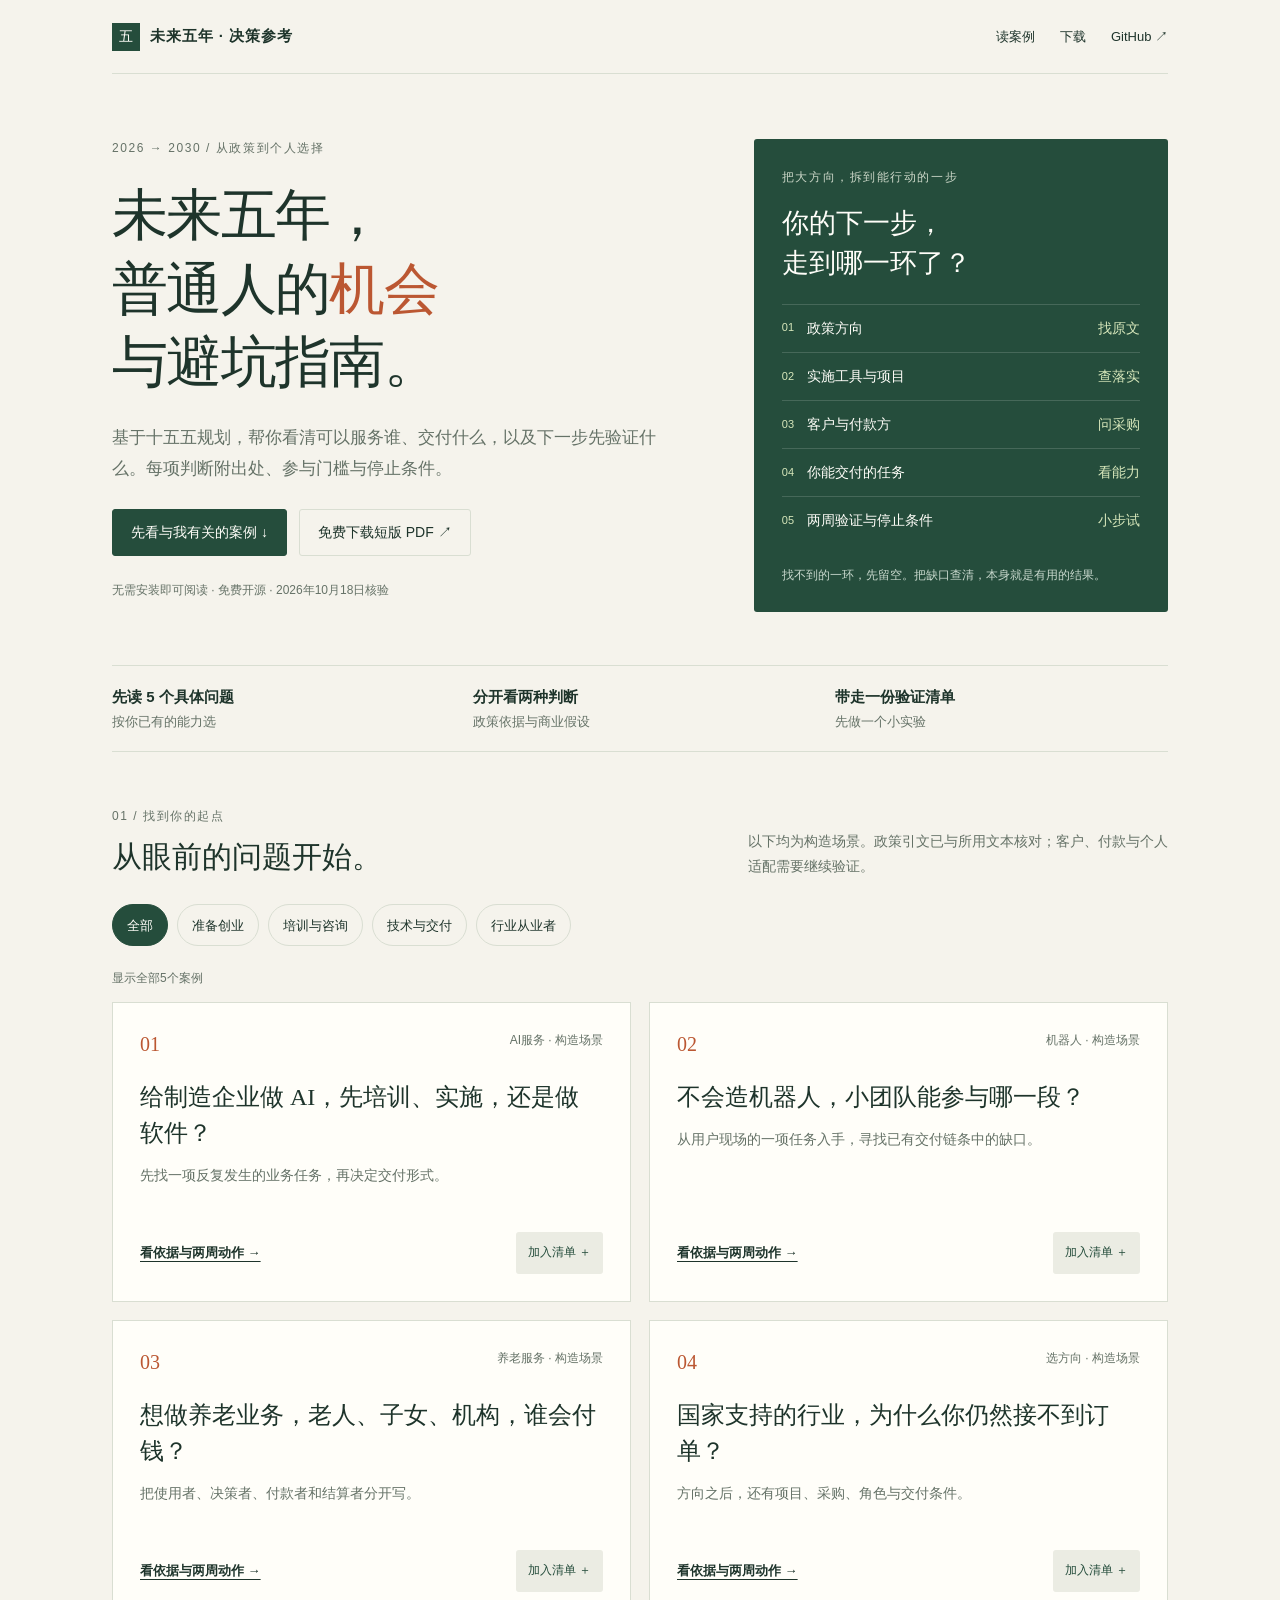
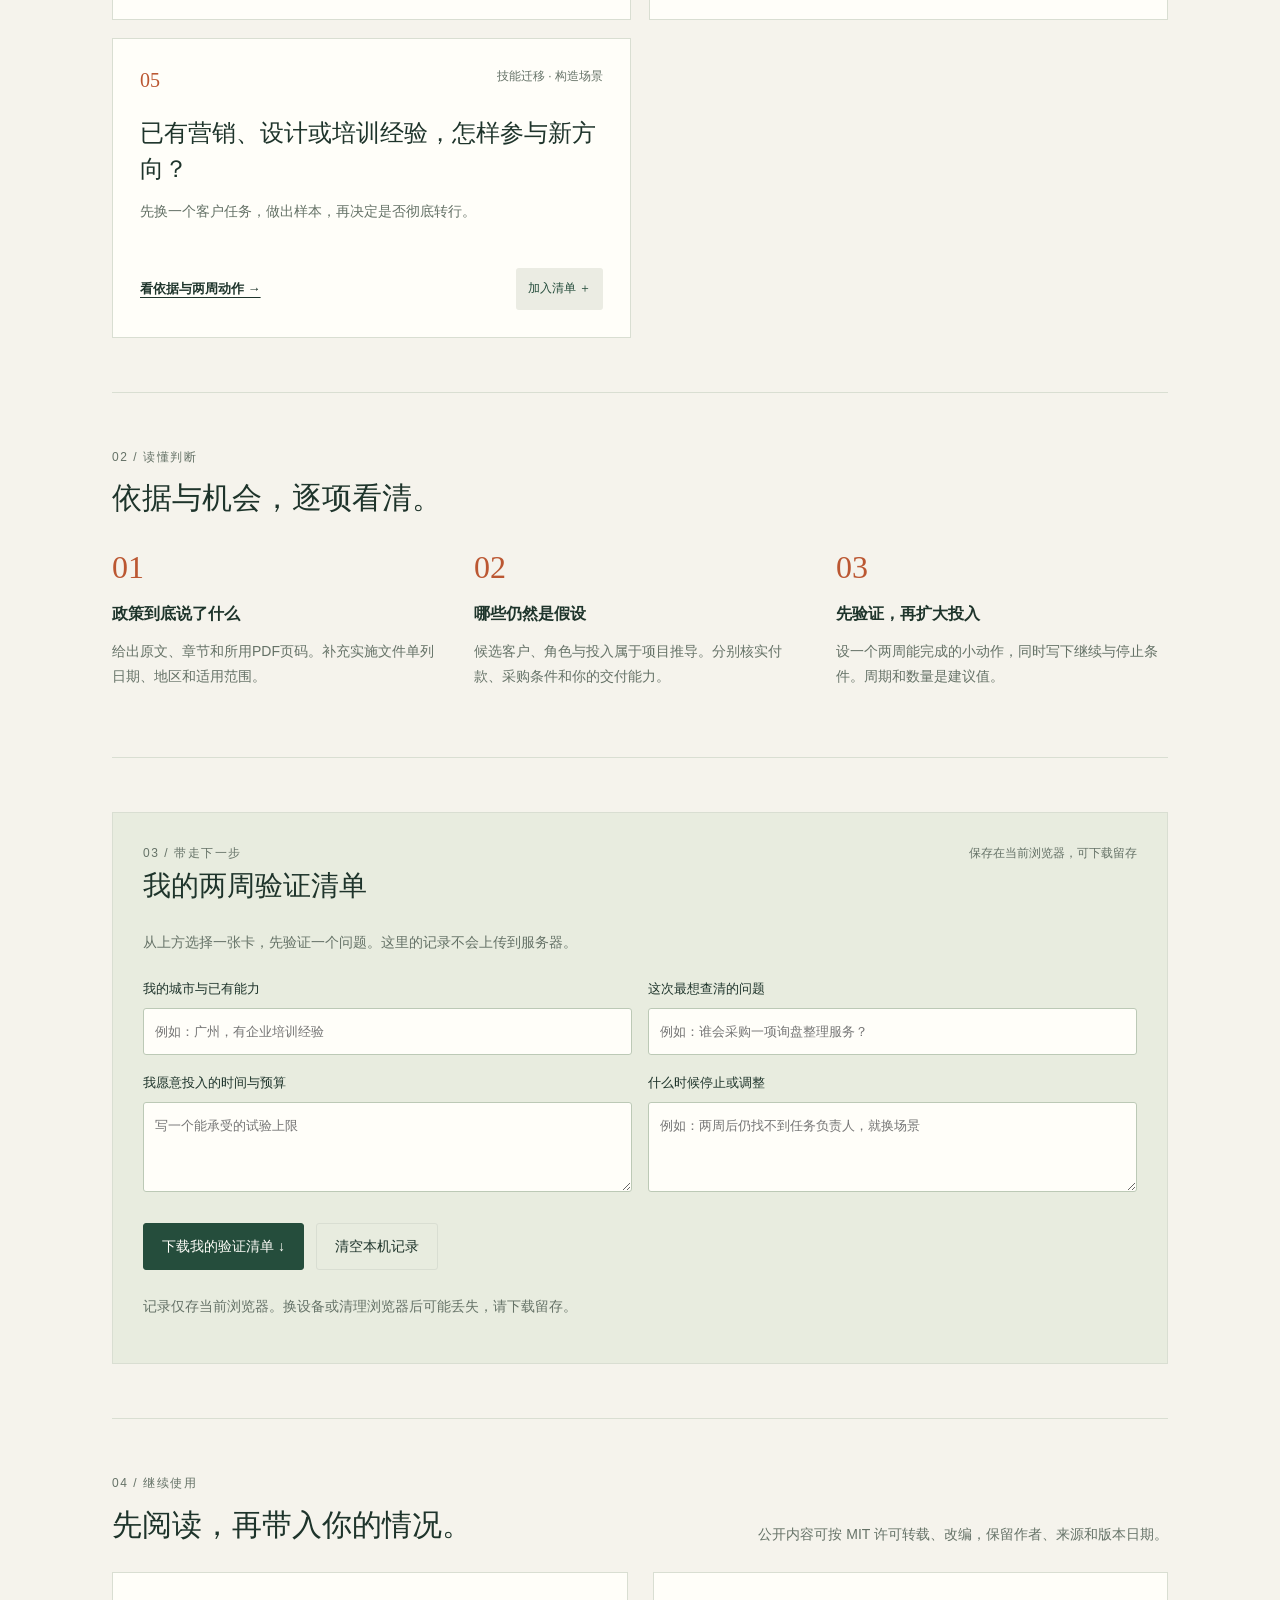
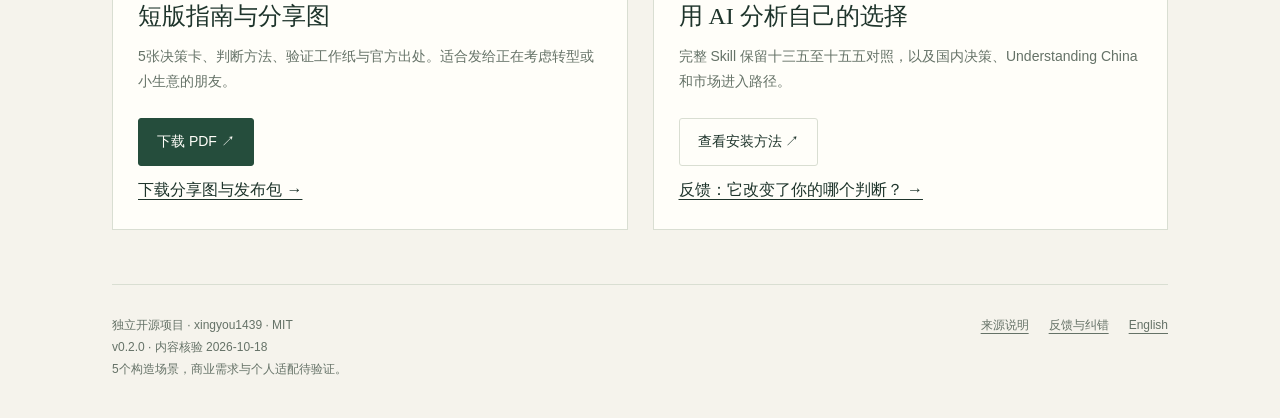
==== site/index.html @ 994db6e7 "Add public decision guide, five evidence-backed scenarios and reader v0.2.0" ====
<!doctype html>
<html lang="zh-CN"><head><meta charset="utf-8"><meta name="viewport" content="width=device-width, initial-scale=1"><title>未来五年，普通人的机会与避坑指南</title><meta name="description" content="基于十五五规划的职业与小生意决策参考"><meta name="theme-color" content="#254d3c"><link rel="canonical" href="https://xingyou1439.github.io/china-five-year-plan-skill/"><meta property="og:title" content="未来五年，普通人的机会与避坑指南"><meta property="og:description" content="基于十五五规划的职业与小生意决策参考"><meta property="og:type" content="article"><link rel="stylesheet" href="style.css"></head>
<body><div class="wrap"><header class="topbar"><a class="brand" href="index.html"><span class="mark">五</span>未来五年 · 决策参考</a><nav class="nav" aria-label="主导航"><a href="index.html#cases">读案例</a><a href="index.html#downloads">下载</a><a class="desktop" href="https://github.com/xingyou1439/china-five-year-plan-skill" target="_blank" rel="noopener">GitHub ↗</a></nav></header></div><main class="wrap"><div class="hero"><div><div class="eyebrow">2026 → 2030 / 从政策到个人选择</div><h1>未来五年，<br>普通人的<em>机会</em><br>与避坑指南。</h1><p class="intro">基于十五五规划，帮你看清可以服务谁、交付什么，以及下一步先验证什么。每项判断附出处、参与门槛与停止条件。</p><div class="actions"><a class="btn" href="#cases">先看与我有关的案例 ↓</a><a class="btn secondary" href="https://github.com/xingyou1439/china-five-year-plan-skill/releases/download/v0.2.0/five-year-guide-v0.2.0.pdf">免费下载短版 PDF ↗</a></div><p class="tiny">无需安装即可阅读 · 免费开源 · 2026年10月18日核验</p></div><aside class="diagram"><div class="eyebrow">把大方向，拆到能行动的一步</div><h2>你的下一步，<br>走到哪一环了？</h2><div class="chain"><div><b>01</b><span>政策方向</span><span>找原文</span></div><div><b>02</b><span>实施工具与项目</span><span>查落实</span></div><div><b>03</b><span>客户与付款方</span><span>问采购</span></div><div><b>04</b><span>你能交付的任务</span><span>看能力</span></div><div><b>05</b><span>两周验证与停止条件</span><span>小步试</span></div></div><p class="tiny">找不到的一环，先留空。把缺口查清，本身就是有用的结果。</p></aside></div><div class="rail"><div><strong>先读 5 个具体问题</strong><span>按你已有的能力选</span></div><div><strong>分开看两种判断</strong><span>政策依据与商业假设</span></div><div><strong>带走一份验证清单</strong><span>先做一个小实验</span></div></div>
<section id="cases"><div class="section-head"><div><div class="eyebrow">01 / 找到你的起点</div><h2>从眼前的问题开始。</h2></div><p>以下均为构造场景。政策引文已与所用文本核对；客户、付款与个人适配需要继续验证。</p></div><div class="filters" aria-label="按已有能力筛选"><button class="filter" data-filter="全部" aria-pressed="true">全部</button><button class="filter" data-filter="准备创业" aria-pressed="false">准备创业</button><button class="filter" data-filter="培训与咨询" aria-pressed="false">培训与咨询</button><button class="filter" data-filter="技术与交付" aria-pressed="false">技术与交付</button><button class="filter" data-filter="行业从业者" aria-pressed="false">行业从业者</button></div><p id="result-count" class="tiny" aria-live="polite">显示全部5个案例</p><div class="card-grid"><article class="teaser" data-audience="培训与咨询|技术与交付" id="case-01"><div class="card-meta"><span class="num">01</span><span>AI服务 · 构造场景</span></div><h3><a href="cards/manufacturing-ai.html" style="text-decoration:none">给制造企业做 AI，先培训、实施，还是做软件？</a></h3><p>先找一项反复发生的业务任务，再决定交付形式。</p><div class="teaser-bottom"><a href="cards/manufacturing-ai.html">看依据与两周动作 →</a><button class="bookmark" data-save="01" aria-pressed="false">加入清单 ＋</button></div></article><article class="teaser" data-audience="技术与交付|行业从业者" id="case-02"><div class="card-meta"><span class="num">02</span><span>机器人 · 构造场景</span></div><h3><a href="cards/robotics-services.html" style="text-decoration:none">不会造机器人，小团队能参与哪一段？</a></h3><p>从用户现场的一项任务入手，寻找已有交付链条中的缺口。</p><div class="teaser-bottom"><a href="cards/robotics-services.html">看依据与两周动作 →</a><button class="bookmark" data-save="02" aria-pressed="false">加入清单 ＋</button></div></article><article class="teaser" data-audience="行业从业者|培训与咨询" id="case-03"><div class="card-meta"><span class="num">03</span><span>养老服务 · 构造场景</span></div><h3><a href="cards/eldercare-payer.html" style="text-decoration:none">想做养老业务，老人、子女、机构，谁会付钱？</a></h3><p>把使用者、决策者、付款者和结算者分开写。</p><div class="teaser-bottom"><a href="cards/eldercare-payer.html">看依据与两周动作 →</a><button class="bookmark" data-save="03" aria-pressed="false">加入清单 ＋</button></div></article><article class="teaser" data-audience="准备创业|行业从业者|技术与交付|培训与咨询" id="case-04"><div class="card-meta"><span class="num">04</span><span>选方向 · 构造场景</span></div><h3><a href="cards/policy-to-order.html" style="text-decoration:none">国家支持的行业，为什么你仍然接不到订单？</a></h3><p>方向之后，还有项目、采购、角色与交付条件。</p><div class="teaser-bottom"><a href="cards/policy-to-order.html">看依据与两周动作 →</a><button class="bookmark" data-save="04" aria-pressed="false">加入清单 ＋</button></div></article><article class="teaser" data-audience="培训与咨询|准备创业|行业从业者" id="case-05"><div class="card-meta"><span class="num">05</span><span>技能迁移 · 构造场景</span></div><h3><a href="cards/skills-transfer.html" style="text-decoration:none">已有营销、设计或培训经验，怎样参与新方向？</a></h3><p>先换一个客户任务，做出样本，再决定是否彻底转行。</p><div class="teaser-bottom"><a href="cards/skills-transfer.html">看依据与两周动作 →</a><button class="bookmark" data-save="05" aria-pressed="false">加入清单 ＋</button></div></article></div></section>
<section><div class="section-head"><div><div class="eyebrow">02 / 读懂判断</div><h2>依据与机会，逐项看清。</h2></div></div><div class="method"><div><div class="method-number">01</div><h3>政策到底说了什么</h3><p>给出原文、章节和所用PDF页码。补充实施文件单列日期、地区和适用范围。</p></div><div><div class="method-number">02</div><h3>哪些仍然是假设</h3><p>候选客户、角色与投入属于项目推导。分别核实付款、采购条件和你的交付能力。</p></div><div><div class="method-number">03</div><h3>先验证，再扩大投入</h3><p>设一个两周能完成的小动作，同时写下继续与停止条件。周期和数量是建议值。</p></div></div></section>
<section id="plan"><div class="plan"><div class="plan-head"><div><div class="eyebrow">03 / 带走下一步</div><h2>我的两周验证清单</h2></div><span class="tiny">保存在当前浏览器，可下载留存</span></div><p id="plan-empty">从上方选择一张卡，先验证一个问题。这里的记录不会上传到服务器。</p><ul class="selected-list" id="selected-list"></ul><div class="form-grid"><label>我的城市与已有能力<input id="context" placeholder="例如：广州，有企业培训经验" maxlength="240"></label><label>这次最想查清的问题<input id="question" placeholder="例如：谁会采购一项询盘整理服务？" maxlength="240"></label><label>我愿意投入的时间与预算<textarea id="budget" placeholder="写一个能承受的试验上限" maxlength="500"></textarea></label><label>什么时候停止或调整<textarea id="stop" placeholder="例如：两周后仍找不到任务负责人，就换场景" maxlength="500"></textarea></label></div><div class="actions"><button class="btn" id="export-plan">下载我的验证清单 ↓</button><button class="btn secondary" id="clear-plan">清空本机记录</button></div><p class="tiny" id="storage-note">记录仅存当前浏览器。换设备或清理浏览器后可能丢失，请下载留存。</p></div></section>
<section id="downloads"><div class="section-head"><div><div class="eyebrow">04 / 继续使用</div><h2>先阅读，再带入你的情况。</h2></div><p>公开内容可按 MIT 许可转载、改编，保留作者、来源和版本日期。</p></div><div class="download-row"><div class="download-block"><h3>短版指南与分享图</h3><p>5张决策卡、判断方法、验证工作纸与官方出处。适合发给正在考虑转型或小生意的朋友。</p><a class="btn" href="https://github.com/xingyou1439/china-five-year-plan-skill/releases/download/v0.2.0/five-year-guide-v0.2.0.pdf">下载 PDF ↗</a><br><a href="https://github.com/xingyou1439/china-five-year-plan-skill/releases/tag/v0.2.0">下载分享图与发布包 →</a></div><div class="download-block"><h3>用 AI 分析自己的选择</h3><p>完整 Skill 保留十三五至十五五对照，以及国内决策、Understanding China 和市场进入路径。</p><a class="btn secondary" href="https://github.com/xingyou1439/china-five-year-plan-skill#安装与使用">查看安装方法 ↗</a><br><a href="https://github.com/xingyou1439/china-five-year-plan-skill/issues/new?template=guide-feedback.yml">反馈：它改变了你的哪个判断？ →</a></div></div></section></main><div class="wrap"><footer class="footer"><p>独立开源项目 · xingyou1439 · MIT<br>v0.2.0 · 内容核验 2026-10-18<br>5个构造场景，商业需求与个人适配待验证。</p><div class="footer-links"><a href="https://github.com/xingyou1439/china-five-year-plan-skill/blob/codex/initial-release/SOURCE_NOTICE.md">来源说明</a><a href="https://github.com/xingyou1439/china-five-year-plan-skill/issues/new?template=guide-feedback.yml">反馈与纠错</a><a href="https://github.com/xingyou1439/china-five-year-plan-skill/blob/codex/initial-release/README.en.md">English</a></div></footer></div><script id="guide-data" type="application/json">{"version": "0.2.0", "title": "未来五年，普通人的机会与避坑指南", "subtitle": "基于十五五规划的职业与小生意决策参考", "author": "xingyou1439", "reviewed": "2026-10-18", "scope": "5个构造场景；政策引文已核对，商业需求与个人适配未实证。", "source_url": "https://www.bjrd.gov.cn/zyfb/zt/14jqgrd04chybjdbthdztbd/wjbg/202603/t20260314_4557219.html", "reader_url": "https://xingyou1439.github.io/china-five-year-plan-skill/", "repository": "https://github.com/xingyou1439/china-five-year-plan-skill", "cards": [{"id": "01", "slug": "manufacturing-ai", "topic": "AI服务", "audience": ["培训与咨询", "技术与交付"], "title": "给制造企业做 AI，先培训、实施，还是做软件？", "short_title": "制造业 AI，先卖哪一步", "lead": "先找一项反复发生的业务任务，再决定交付形式。", "situation": "假设你有企业培训或流程梳理经验，想给本地制造企业提供 AI 服务，尚无同类付费项目。", "judgment": "政策关联直接；首单需求、交付能力和付款意愿待验证。", "policy_ids": ["P03", "P07"], "chapter": "第四章第一节；第十三章第一节", "update_ids": ["U01", "U04"], "interpretation": "规划支持制造业数智化和中小企业赋能。对小团队，可先研究现有流程中的一个环节；这不等于应立即开发通用软件。", "roles": ["培训：客户已有明确学习需求，验收是掌握和使用，而非签到。", "实施：交付一项可测量流程，例如用脱敏样本整理询盘与产品资料。", "软件：多个独立客户出现相同需求，且愿意持续付费后，再研究产品化。"], "payer": "先访谈业务负责人，再确认预算审批人。候选客户是具体企业；不能把地方政府、园区或财政资金默认成付款方。", "capability": "需要客户访谈、流程梳理和基本交付能力；涉及系统集成时需补技术伙伴。试验投入自行设为两周、最多3个人日，不先买服务器或招人。", "gap": "缺少具体任务的现状成本、授权样本和付款决策。", "steps": ["第1—3天：找5家同一细分行业企业，问最近一次任务如何完成、谁负责、哪里返工。", "第4—7天：选1个任务，取得脱敏样本；记录人工耗时、错误与复核成本。", "第8—14天：用现有工具做对照演示，提交范围、验收方式和试点报价；不接入生产控制。"], "success": "至少1位预算负责人愿意确认小范围付费试点的范围和验收方法；改进包含人工复核后的净效果。", "stop": "只有“AI很重要”的认可，没有任务、样本或预算负责人，先换任务或客户；不进入重开发。", "boundary": "客户数据需获授权；部署、数据和行业要求按具体项目核实。", "share_line": "先卖一个能验收的改善，再决定做成什么产品。"}, {"id": "02", "slug": "robotics-services", "topic": "机器人", "audience": ["技术与交付", "行业从业者"], "title": "不会造机器人，小团队能参与哪一段？", "short_title": "不会造机器人，先找场景", "lead": "从用户现场的一项任务入手，寻找已有交付链条中的缺口。", "situation": "假设你熟悉某类工厂或仓储现场，但没有整机研发能力，也没有机器人部署履历。", "judgment": "方向相关；参与位置取决于现场知识、专业能力及已有供应商关系。", "policy_ids": ["P04", "P05"], "chapter": "第五章第一节、第二节", "update_ids": ["U02"], "interpretation": "国家部署真实场景、联合体和应用验证。可研究场景整理、流程文档、数据质量辅助和验收记录等服务；这些角色是本项目推导，并非官方指定给个人的机会。", "roles": ["现场梳理：把任务、环境、例外情况和验收方式写清楚。", "交付辅助：为已有集成商提供经其确认的流程文档或测试记录。", "专业技术服务：具备相应能力后，再研究部署、数据或运维任务。"], "payer": "候选付款方是整机企业、集成商或具体场景用户。逐家确认谁采购、按什么验收；不能把专项行动当成现成订单。", "capability": "需有现场进入条件、基础行业知识和安全意识。试验设为两周、最多3个人日，仅做访谈和文档样本，不购置机器人。", "gap": "哪一家已有项目、需要外部服务、允许你接触哪些场景和资料？", "steps": ["第1—3天：找3家相关集成商或整机企业，以及2家场景用户，核实真实项目阶段。", "第4—7天：选1项已有任务，整理流程、异常和验收记录样表。", "第8—14天：请项目负责人评审样表，询问可外包范围、供应商要求和采购方式。"], "success": "至少1个真实项目负责人确认具体交付缺口，并愿意讨论采购条件或样本评审。", "stop": "只有展会演示和宣传需求，无法定位用户现场、负责人或交付要求，暂停投入。", "boundary": "现场作业、设备操作、数据采集需另行授权和能力核验；不把流程文档服务冒充安全认证。", "share_line": "先找到机器人真正干活的地方，再找你能交付的一段。"}, {"id": "03", "slug": "eldercare-payer", "topic": "养老服务", "audience": ["行业从业者", "培训与咨询"], "title": "想做养老业务，老人、子女、机构，谁会付钱？", "short_title": "养老需求，先画付款关系", "lead": "把使用者、决策者、付款者和结算者分开写。", "situation": "假设你想提供适老服务、机构运营支持或数字工具，尚未确定具体服务项目和经营地区。", "judgment": "政策方向直接相关；具体项目的支付、准入和持续经营条件待验证。", "policy_ids": ["P22"], "chapter": "第四十章第一节", "update_ids": ["U03"], "interpretation": "养老方向包含不同的服务与支付路径。深圳案例说明消费补贴还要经过对象、项目、机构、凭证和结算等环节；不能据此推断所有养老产品都有补贴。", "roles": ["家庭自费：使用者可能是老人，决策和付费也可能由子女承担，需逐案确认。", "机构采购：为已有机构提供一个明确运营或工具服务，按机构采购流程核实。", "政策相关服务：先核对当地对象、服务清单、机构条件与核销流程，再讨论进入。"], "payer": "绘出使用者→购买决策者→实际付款者→审核结算方。深圳2026年案例有电子消费券抵扣和审核结算，不能视作服务商无条件领取补贴。", "capability": "需了解实际照护场景及服务责任。试验设为两周、最多3个人日，先访谈，不先租场地；专业照护任务需相应专业能力。", "gap": "具体服务是否有人自费购买、机构愿不愿采购，以及回款时间是否能承受？", "steps": ["第1—3天：选1座城市、1种具体服务，查当地现行规则及服务机构申报条件。", "第4—7天：在知情同意下，访谈3户相关家庭、2家机构，不收集病历和证件。", "第8—14天：分别画自费与机构采购路径，核实单次服务成本、凭证和回款条件。"], "success": "至少1条支付路径中的决策人确认需求、采购条件及可接受的价格形成方式。", "stop": "只有“老龄化一定有需求”的判断，或主要靠尚未确认的补贴维持收入，暂缓启动。", "boundary": "深圳文件仅作地区案例，不证明你的地区、主体或服务已具备资格；照护与医疗活动分别核实。", "share_line": "先说清谁使用、谁决定、谁付钱，再谈银发经济。"}, {"id": "04", "slug": "policy-to-order", "topic": "选方向", "audience": ["准备创业", "行业从业者", "技术与交付", "培训与咨询"], "title": "国家支持的行业，为什么你仍然接不到订单？", "short_title": "从政策方向，走到真实订单", "lead": "方向之后，还有项目、采购、角色与交付条件。", "situation": "假设你看到一个行业进入规划，准备投入时间或资金，但没有明确客户和采购证据。", "judgment": "能确认方向；当前订单与个人适配证据不足。", "policy_ids": ["P01", "P02"], "chapter": "第六十二章第一节、第二节", "update_ids": [], "interpretation": "年度计划和具体工作安排是从国家方向追踪落实的线索。产业发展任务的推进方式，不等于给每个参与者分配预算或订单。", "roles": ["查执行：把国家方向继续追到地方年度安排和实际责任主体。", "查采购：找到具体购买任务、预算来源、采购条件或真实客户访谈。", "查位置：明确自己交付什么、与谁竞争、什么情况下拿不到这单。"], "payer": "逐项填：谁发起、谁使用、谁验收、谁审批付款。没有答案时，付款方仍是未知。", "capability": "需要基本检索、访谈与成本估算。试验设为两周、最多2个人日；先核实一个小任务，不为一个产业大词建团队。", "gap": "政策目标→实施工具→具体项目→采购需求→可进入角色，哪一段尚无证据？", "steps": ["第1—3天：选1项方向，找到对应地方部门或具体企业，不广泛堆资料。", "第4—7天：核验1份现行项目或采购文件，或取得1次预算负责人访谈记录。", "第8—14天：对照资格、范围、验收和回款条件，写出能进入与不能进入的理由。"], "success": "至少连通一条有出处的实施链，并定位可接触的真实付款决策人；未连通的环节如实留空。", "stop": "始终只有规划、新闻和券商观点，找不到项目与客户，降为观察方向。", "boundary": "采购公告也不等于你符合投标条件，更不等于已经中标；不代写虚构资质。", "share_line": "政策方向是检索起点；先把通向客户的链条补齐。"}, {"id": "05", "slug": "skills-transfer", "topic": "技能迁移", "audience": ["培训与咨询", "准备创业", "行业从业者"], "title": "已有营销、设计或培训经验，怎样参与新方向？", "short_title": "先迁移能力，再决定转行", "lead": "先换一个客户任务，做出样本，再决定是否彻底转行。", "situation": "假设你有营销、设计或培训履历，想进入新的产业客户群，但缺少行业项目。", "judgment": "服务能力与政策方向有条件关联；个人适配须用样本和客户反馈验证。", "policy_ids": ["P06", "P23"], "chapter": "第六章第一节；第四十一章第二节", "update_ids": ["U01"], "interpretation": "规划支持生产性服务业与制造业融合及职业技能培训。品牌、设计、培训可作为候选服务，但具体岗位需求、工资和客户付费不能从规划直接推出。", "roles": ["营销经验：研究某类工业产品的客户访谈和案例表达，避免先承诺获客效果。", "设计经验：研究产品说明、培训材料与界面信息呈现；技术规格需客户确认。", "培训经验：围绕一个真实岗位任务做练习和评估，先确认企业愿意采用。"], "payer": "候选付款方是具体企业的市场、业务或培训负责人；先确认谁有预算。已有关系不等于新的任务会采购。", "capability": "盘点已交付作品、可证明能力和行业知识缺口。试验设为两周、最多3个人日；不先辞职、不先报长期培训班。", "gap": "新客户为什么选你？行业术语、工作流程和验收要求，哪部分还不会？", "steps": ["第1—3天：列3项可证明能力，选1个细分行业，访谈3位相关负责人。", "第4—7天：用公开或获授权的脱敏材料，做1个针对真实任务的样本。", "第8—14天：让目标客户指出错误并评审，提交一个范围明确的付费试点方案。"], "success": "至少1位负责人愿意把样本用于真实任务评审，并讨论范围和预算；不以点赞作为需求证明。", "stop": "只有同行夸奖、无法通过行业评审，先补知识或调整客户；不因热点彻底转行。", "boundary": "构造样本应注明演示性质，不把示例公司或模拟结果写成客户案例。", "share_line": "带着已有交付能力进入新客户场景，再补行业知识。"}], "updates": [{"id": "U01", "title": "促进中小企业发展“十五五”规划", "issuer": "工业和信息化部等十部门", "document_date": "2026-09-01", "retrieved": "2026-10-18", "url": "https://www.bypc.gov.cn/zfxxgk/bmdwxzjd/bmdw/qkjj/fdzdgknr/zczxwdk/art/2026/art_0e79c958171a4d4e8ed7e3a26af99803.html", "host": "北京市昌平区政府转载全文", "locator": "二、主要任务（三）第8项及专栏3；第5项加强品牌培育", "quote": "体系化培育一批面向中小企业典型应用场景的专业化工具产品、解决方案和服务商。", "summary": "部署按细分场景培育工具、解决方案和服务商，并提出品牌培育任务。", "scope": "国家专项规划；方向和任务，不证明某企业采购或某服务商已获资格。"}, {"id": "U02", "title": "两部门关于联合开展2026年度人形机器人与具身智能实景实训专项行动的通知", "issuer": "工业和信息化部办公厅、国务院国资委办公厅", "document_date": "2026-06-03", "published": "2026-06-08", "retrieved": "2026-10-18", "url": "https://www.miit.gov.cn/zwgk/zcwj/wjfb/tz/art/2026/art_f291ccd3da4c47ce95741de63cc088e6.html", "host": "工业和信息化部", "locator": "二、主要任务（二）（三）（四）", "quote": "支持以用户单位、整机企业（或应用服务商）为主体", "summary": "围绕真实场景开展联合体协作、数据治理与应用验证。", "scope": "通知列明的地区、有关央企及参考开展工作的主体；不证明个人可以直接承接。工作计划报送节点已过，不作为当前开放申报入口。"}, {"id": "U03", "title": "深圳市民政局关于向中度以上失能老年人发放养老服务消费补贴工作的通告", "issuer": "深圳市民政局", "document_date": "2026-01-23", "retrieved": "2026-10-18", "url": "https://www.sz.gov.cn/cn/xxgk/zfxxgj/tzgg/content/post_12614426.html", "host": "深圳市政府", "locator": "一、实施周期；二、补贴内容；三（四）服务供给与核销、（五）资金结算；附件2", "quote": "养老服务消费补贴原则上每月结算一次。", "summary": "在规定对象、项目与机构条件下，通过电子消费券抵扣，按流程上传凭证并审核结算。", "scope": "深圳2026年项目；不可外推全国、所有老人、所有服务或所有机构。未核实具体经营者入库资格。"}, {"id": "U04", "title": "中小企业数字化赋能专项行动方案（2025—2027年）", "issuer": "工业和信息化部、财政部、中国人民银行、金融监管总局", "document_date": "2024-12-12", "retrieved": "2026-10-18", "url": "https://app.www.gov.cn/govdata/gov/202412/14/522696/article.html", "host": "中国政府网转载工信部原文", "locator": "二（四）第10项、（六）第14—15项", "quote": "培育一批“小快轻准”数字化产品和解决方案", "summary": "部署在细分行业推广场景型产品和服务；涉及客户营销等应用场景。", "scope": "2025—2027年国家行动方案；地方实施、服务商遴选、具体预算均需另查。"}]}</script><script src="app.js" defer></script><div id="toast" class="toast" role="status" hidden></div></body></html>
---- site/style.css ----
:root{--bg:#f5f3ec;--paper:#fffef9;--ink:#1e342b;--muted:#657267;--line:#d9ded2;--green:#254d3c;--lime:#d7e7bb;--orange:#bb5732;--soft:#ebece3;--serif:'Songti SC','Noto Serif CJK SC',serif;--sans:-apple-system,BlinkMacSystemFont,'PingFang SC','Microsoft YaHei',sans-serif}
*{box-sizing:border-box}html{scroll-behavior:smooth;scroll-padding-top:24px}body{margin:0;background:var(--bg);color:var(--ink);font:16px/1.8 var(--sans)}a{color:inherit;text-underline-offset:4px}button,input,select,textarea{font:inherit}button,a,input,select,textarea{touch-action:manipulation}button{cursor:pointer}button:focus-visible,a:focus-visible,input:focus-visible,textarea:focus-visible{outline:3px solid var(--orange);outline-offset:4px}.wrap{max-width:1120px;margin:auto;padding:0 32px}.topbar{display:flex;justify-content:space-between;align-items:center;gap:20px;padding:22px 0;border-bottom:1px solid var(--line)}.brand{font-weight:650;text-decoration:none;font-size:15px;letter-spacing:.06em}.mark{display:inline-grid;place-items:center;background:var(--green);color:var(--paper);width:28px;height:28px;margin-right:10px;font:14px/1 var(--serif)}.nav{display:flex;gap:25px;font-size:13px}.nav a{text-decoration:none}.hero{padding:64px 0 52px;display:grid;grid-template-columns:1.4fr 1fr;gap:62px}.eyebrow{font-size:12px;letter-spacing:.13em;text-transform:uppercase;color:var(--muted)}h1,h2,h3,p{margin-top:0}h1{font:500 clamp(37px,4.4vw,56px)/1.32 var(--serif);letter-spacing:-.03em;margin:19px 0 23px}h1 em{font-style:normal;color:var(--orange)}.intro{font-size:17px;color:var(--muted);max-width:560px}.actions{display:flex;gap:12px;flex-wrap:wrap;margin:24px 0}.btn{display:inline-flex;align-items:center;justify-content:center;gap:7px;min-height:46px;padding:10px 18px;border:1px solid var(--green);border-radius:3px;text-decoration:none;font-size:14px;background:var(--green);color:var(--paper)}.btn.secondary{background:transparent;color:var(--ink);border-color:var(--line)}.tiny{font-size:12px;color:var(--muted)}.diagram{align-self:center;background:var(--green);color:var(--paper);padding:28px 28px 26px;border-radius:3px;position:relative}.diagram .eyebrow{color:#ccd7c8}.diagram h2{font:27px/1.5 var(--serif);margin:14px 0 20px}.chain{display:grid;gap:0}.chain div{display:flex;align-items:center;gap:13px;padding:11px 0;border-top:1px solid #ffffff26;font-size:14px}.chain b{font-size:11px;color:var(--lime);font-weight:400}.chain span:last-child{margin-left:auto;color:var(--lime)}.diagram .tiny{color:#c8d8cd;margin:20px 0 0}.rail{display:grid;grid-template-columns:repeat(3,1fr);border-top:1px solid var(--line);border-bottom:1px solid var(--line);padding:17px 0;gap:28px;font-size:13px}.rail strong{display:block;font-size:15px;font-weight:600}.rail span{color:var(--muted)}section{padding:54px 0;border-bottom:1px solid var(--line)}.section-head{display:flex;justify-content:space-between;align-items:end;gap:30px;margin-bottom:25px}.section-head h2{font:30px/1.5 var(--serif);margin:7px 0 0}.section-head p{max-width:420px;font-size:14px;color:var(--muted);margin:0}.filters{display:flex;gap:9px;flex-wrap:wrap;margin:0 0 22px}.filter{border:1px solid var(--line);background:transparent;padding:7px 14px;border-radius:30px;min-height:42px;font-size:13px;color:var(--ink)}.filter[aria-pressed=true]{background:var(--green);border-color:var(--green);color:var(--paper)}.card-grid{display:grid;grid-template-columns:repeat(2,minmax(0,1fr));gap:18px}.teaser{background:var(--paper);border:1px solid var(--line);padding:27px;display:flex;flex-direction:column;min-height:300px;transition:transform .18s ease}.teaser:hover{transform:translateY(-3px)}.card-meta{display:flex;justify-content:space-between;gap:15px;color:var(--muted);font-size:12px}.num{font:20px/1.4 var(--serif);color:var(--orange)}.teaser h3{font:24px/1.5 var(--serif);margin:21px 0 12px}.teaser p{font-size:14px;color:var(--muted);margin-bottom:20px}.teaser-bottom{display:flex;align-items:center;justify-content:space-between;margin-top:auto;gap:12px;font-size:13px}.teaser-bottom a{font-weight:600}.bookmark{border:0;background:var(--soft);color:var(--green);border-radius:3px;padding:8px 12px;min-height:42px;font-size:12px}.bookmark[aria-pressed=true]{background:var(--lime)}.teaser[hidden]{display:none}.empty{padding:22px;border:1px dashed var(--line)}.method{display:grid;grid-template-columns:repeat(3,1fr);gap:30px}.method h3{font-size:16px;margin:10px 0}.method p{font-size:14px;color:var(--muted)}.method-number{font:32px/1.4 var(--serif);color:var(--orange)}.plan{background:#e8ecdf;padding:30px;border:1px solid var(--line)}.plan-head{display:flex;justify-content:space-between;align-items:start;gap:22px}.plan h2{font:28px/1.5 var(--serif)}.plan p{color:var(--muted);font-size:14px}.selected-list{list-style:none;padding:0;margin:0}.selected-list li{display:flex;justify-content:space-between;align-items:center;gap:15px;padding:11px 0;border-bottom:1px solid var(--line);font-size:14px}.form-grid{display:grid;grid-template-columns:1fr 1fr;gap:16px;margin:22px 0 0}label{font-size:13px;display:block}input,textarea{width:100%;border:1px solid #bcc9b6;border-radius:3px;background:var(--paper);padding:11px;margin:7px 0 0;color:var(--ink)}textarea{resize:vertical;min-height:90px}.download-row{display:grid;grid-template-columns:1fr 1fr;gap:25px}.download-block{padding:25px;border:1px solid var(--line);background:var(--paper)}.download-block h3{font:24px/1.5 var(--serif);margin-bottom:10px}.download-block p{font-size:14px;color:var(--muted)}.download-block .btn{margin:10px 0}.footer{padding:30px 0 38px;display:flex;justify-content:space-between;align-items:start;gap:30px;font-size:12px;color:var(--muted)}.footer p{margin:0}.footer-links{display:flex;gap:20px;white-space:nowrap}.toast{position:fixed;bottom:25px;left:50%;transform:translateX(-50%);background:var(--green);color:white;padding:12px 22px;box-shadow:0 8px 30px #0002;z-index:10;max-width:90vw;text-align:center;font-size:14px}.detail{max-width:850px;padding-top:45px}.detail h1{font-size:clamp(30px,4vw,43px);max-width:790px}.back{font-size:13px;color:var(--muted)}.detail .lead{font-size:20px;color:var(--muted);margin-bottom:27px}.status{display:grid;grid-template-columns:repeat(3,1fr);gap:1px;background:var(--line);border:1px solid var(--line);margin:25px 0}.status div{background:var(--paper);padding:15px 17px;font-size:13px}.status strong{display:block;margin-bottom:4px;font-size:12px;color:var(--muted);font-weight:400}.block{padding:29px 0;border-bottom:1px solid var(--line)}.block h2{font-size:20px;font-weight:600;margin-bottom:13px}.block h3{font-size:15px;margin-bottom:8px}.block p,.block li{font-size:15px}.block ul,.block ol{padding-left:22px}.block li{margin-bottom:10px}.evidence{border-left:3px solid var(--orange);padding:13px 18px;background:#eeeee4;margin:17px 0}.evidence p{margin:0 0 6px}.source{font-size:12px!important;color:var(--muted);word-break:break-word}.fact-label{display:inline-block;font-size:11px;color:var(--green);padding:2px 7px;border:1px solid var(--line);margin:0 0 8px}.boundary{font-size:13px;color:var(--muted);margin:18px 0}.twocol{display:grid;grid-template-columns:1fr 1fr;gap:25px}.stop{border:1px solid #d8bead;background:#f4e9df;padding:18px}.good{border:1px solid #b6c9a5;background:#eaf0df;padding:18px}.prompt{white-space:pre-wrap;background:var(--paper);border:1px solid var(--line);padding:20px;font:13px/1.8 var(--sans);max-height:280px;overflow:auto}.share-sheet{width:1080px;min-height:1420px;background:var(--bg);padding:68px 72px;color:var(--ink)}.share-sheet .share-title{font:52px/1.35 var(--serif);margin:25px 0 20px}.share-sheet .share-lead{font-size:25px;color:var(--muted);margin:0 0 30px}.share-sheet .share-block{padding:25px 0;border-top:1px solid var(--line)}.share-sheet .share-block h2{font-size:19px;color:var(--orange);margin:0 0 10px}.share-sheet .share-block p{font-size:22px;line-height:1.75;margin:0}.share-sheet .share-foot{border-top:1px solid var(--line);padding-top:22px;margin-top:25px;font-size:16px;color:var(--muted)}.share-sheet .share-foot a{word-break:break-all;font-size:15px}.share-sheet .share-tag{font-size:17px;color:var(--muted)}.share-sheet .num{font-size:30px}.share-sheet .share-source{font-size:15px;color:var(--muted);margin-top:12px}
@media(max-width:760px){.wrap{padding:0 21px}.topbar{padding:17px 0}.brand{font-size:12px;letter-spacing:0}.mark{margin-right:6px;width:24px;height:24px}.nav{gap:13px;font-size:12px}.nav .desktop{display:none}.hero{grid-template-columns:1fr;padding:38px 0 34px;gap:27px}h1{font-size:39px}.intro{font-size:15px}.diagram{padding:24px}.diagram h2{font-size:24px}.rail{grid-template-columns:1fr;gap:10px}.rail strong{display:inline;margin-right:10px;font-size:13px}.rail span{font-size:12px}section{padding:37px 0}.section-head{display:block}.section-head h2{font-size:27px;margin-bottom:12px}.card-grid,.method,.download-row,.form-grid,.twocol{grid-template-columns:1fr}.teaser{min-height:270px;padding:23px}.teaser h3{font-size:23px}.method{gap:17px}.method>div{border-bottom:1px solid var(--line);padding-bottom:9px}.plan{padding:23px}.plan-head{display:block}.footer{display:block}.footer-links{margin-top:17px}.detail{padding-top:30px}.detail h1{font-size:32px}.detail .lead{font-size:17px}.status{grid-template-columns:1fr}.status div{padding:12px 15px}.status strong{display:inline;margin-right:10px}.block{padding:24px 0}.actions .btn{flex-grow:1}}
@media(prefers-reduced-motion:reduce){html{scroll-behavior:auto}.teaser{transition:none}}
@media print{.topbar,.actions,.filters,.plan,.nav,.footer-links,.bookmark,.toast{display:none!important}body{background:white;color:black}.wrap{max-width:none;padding:0}.hero{display:block;padding:20px 0}.diagram{display:none}.card-grid{display:block}.teaser{break-inside:avoid;margin-bottom:15px;min-height:0}.block{break-inside:avoid}.detail{padding:0}.status{display:flex}.status div{flex:1}}

.share-qr{float:right;width:130px;height:130px;margin-left:22px;background:white;padding:4px}.share-foot{min-height:155px}
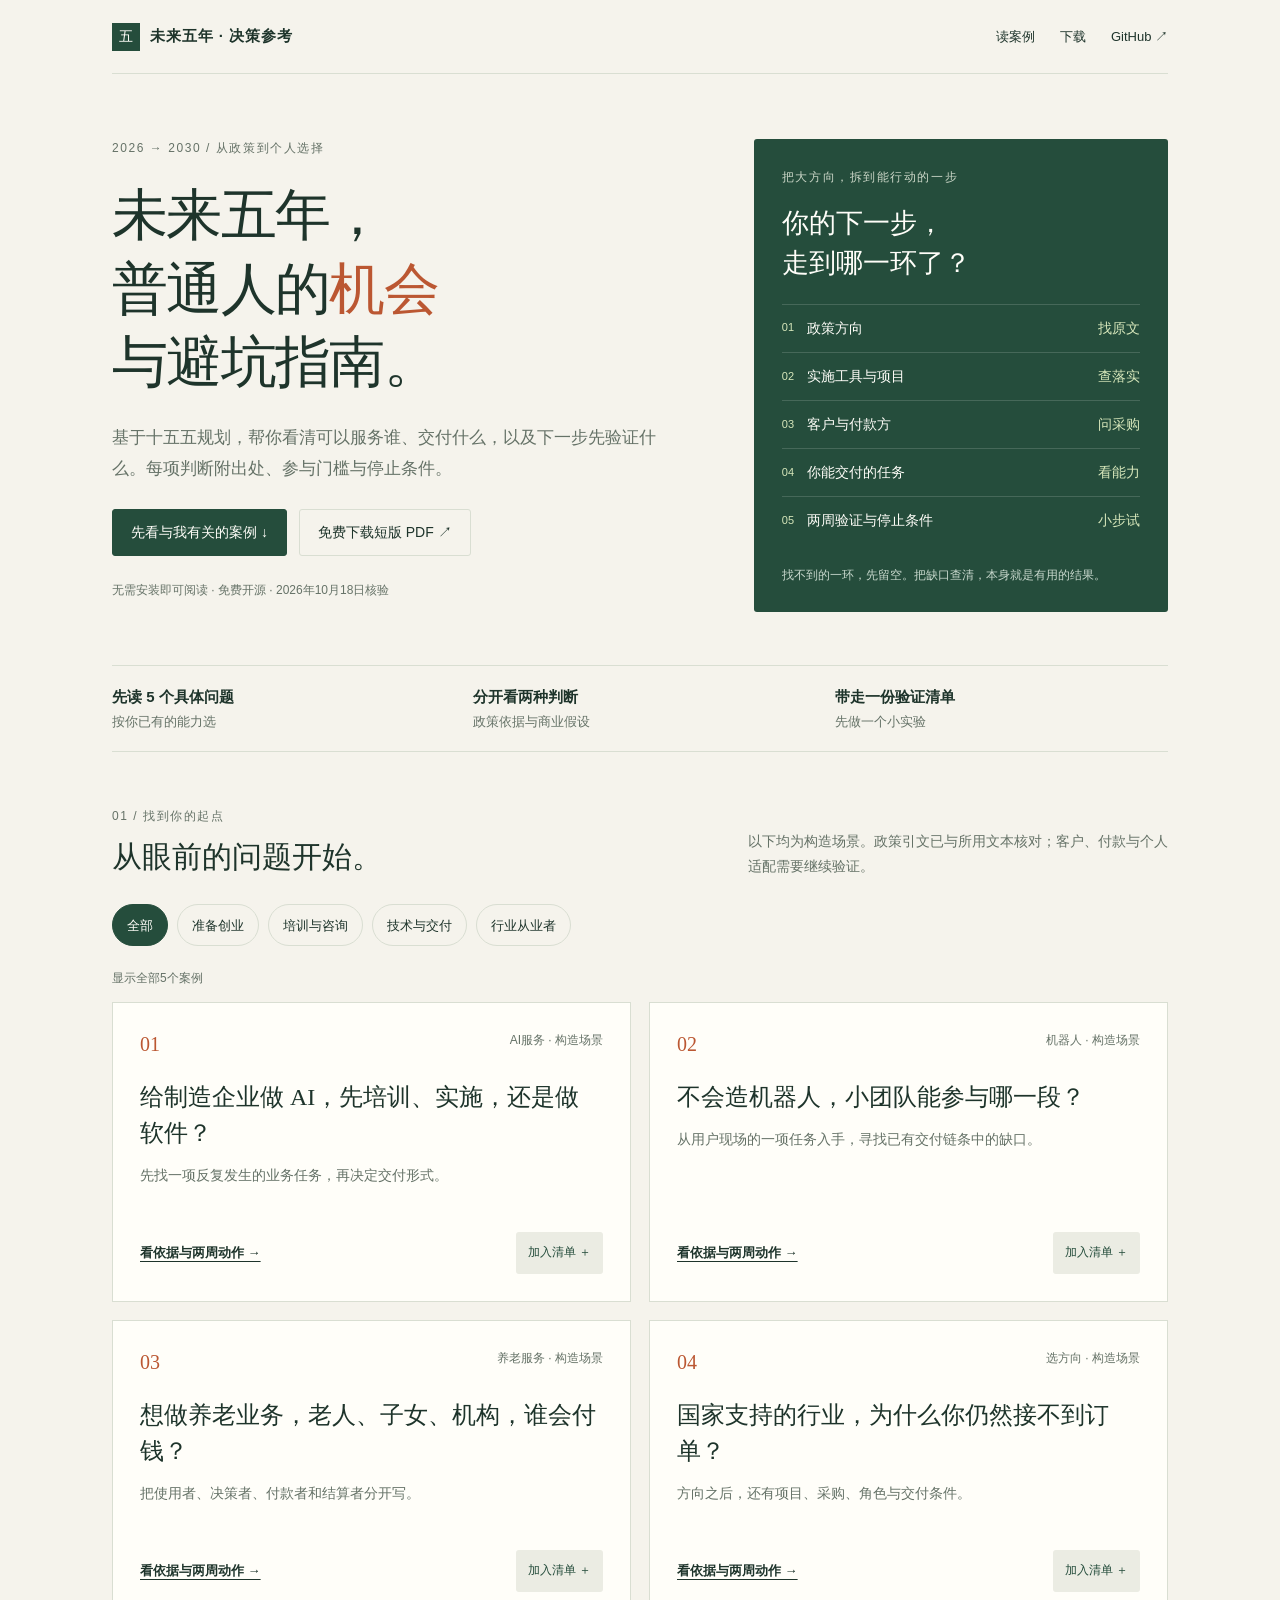
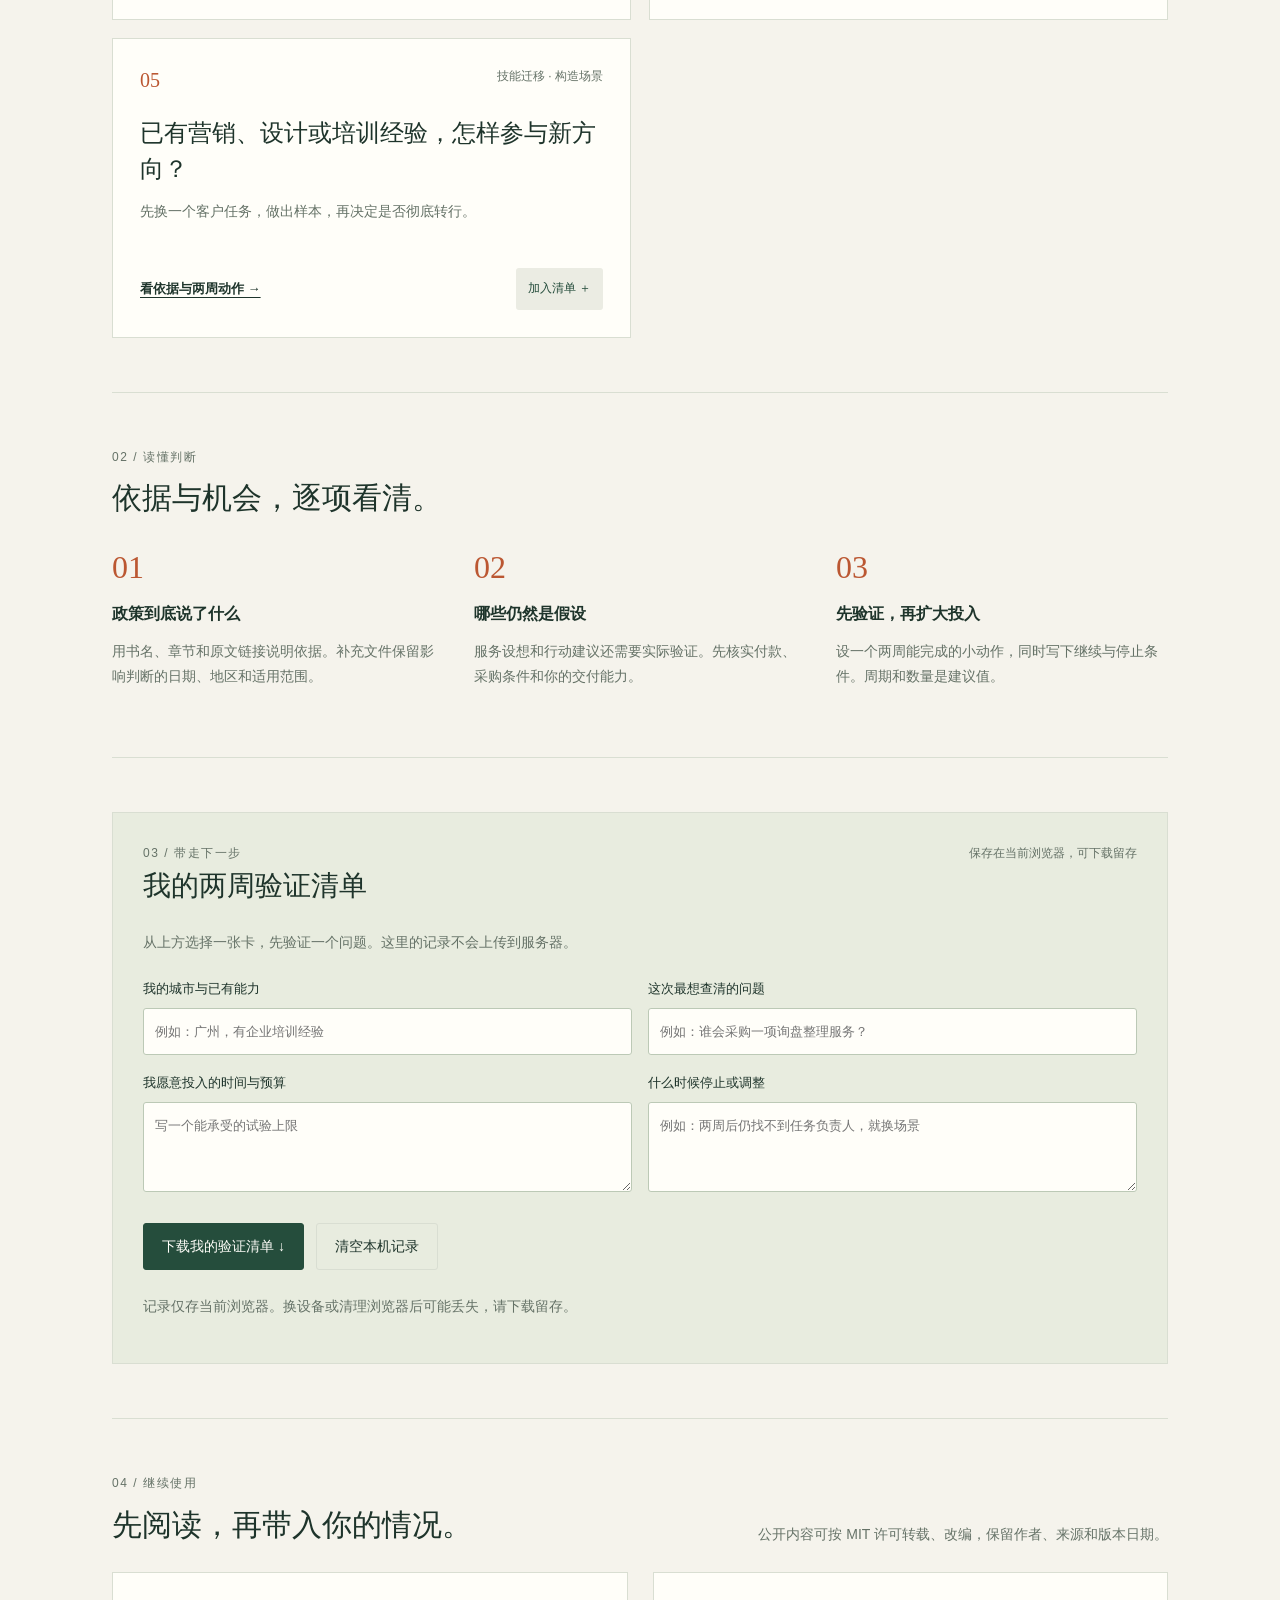
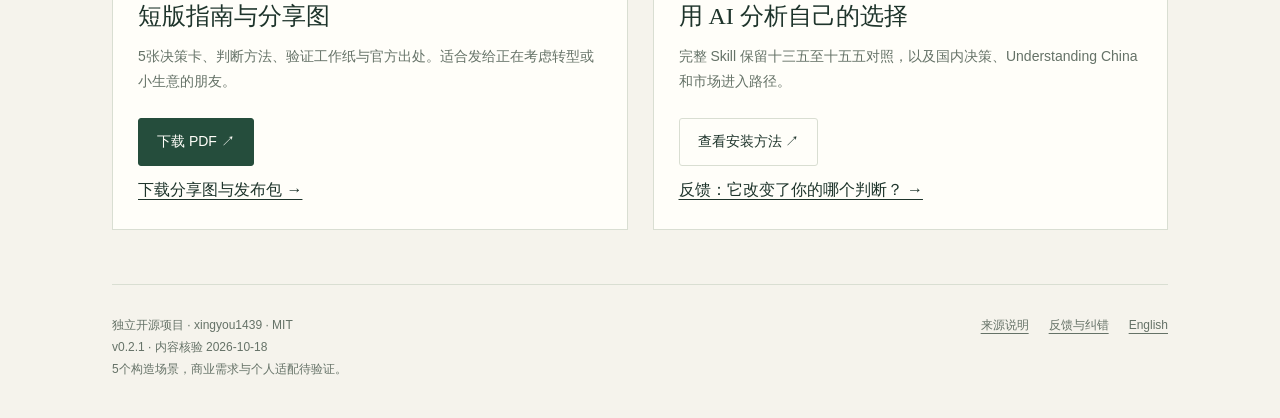
==== commit 52272c11: "Improve reader-facing citations and keep audit detail optional Use document titles, chapters and sou" ====
--- a/site/index.html
+++ b/site/index.html
@@ -1,7 +1,7 @@
 <!doctype html>
 <html lang="zh-CN"><head><meta charset="utf-8"><meta name="viewport" content="width=device-width, initial-scale=1"><title>未来五年，普通人的机会与避坑指南</title><meta name="description" content="基于十五五规划的职业与小生意决策参考"><meta name="theme-color" content="#254d3c"><link rel="canonical" href="https://xingyou1439.github.io/china-five-year-plan-skill/"><meta property="og:title" content="未来五年，普通人的机会与避坑指南"><meta property="og:description" content="基于十五五规划的职业与小生意决策参考"><meta property="og:type" content="article"><link rel="stylesheet" href="style.css"></head>
-<body><div class="wrap"><header class="topbar"><a class="brand" href="index.html"><span class="mark">五</span>未来五年 · 决策参考</a><nav class="nav" aria-label="主导航"><a href="index.html#cases">读案例</a><a href="index.html#downloads">下载</a><a class="desktop" href="https://github.com/xingyou1439/china-five-year-plan-skill" target="_blank" rel="noopener">GitHub ↗</a></nav></header></div><main class="wrap"><div class="hero"><div><div class="eyebrow">2026 → 2030 / 从政策到个人选择</div><h1>未来五年，<br>普通人的<em>机会</em><br>与避坑指南。</h1><p class="intro">基于十五五规划，帮你看清可以服务谁、交付什么，以及下一步先验证什么。每项判断附出处、参与门槛与停止条件。</p><div class="actions"><a class="btn" href="#cases">先看与我有关的案例 ↓</a><a class="btn secondary" href="https://github.com/xingyou1439/china-five-year-plan-skill/releases/download/v0.2.0/five-year-guide-v0.2.0.pdf">免费下载短版 PDF ↗</a></div><p class="tiny">无需安装即可阅读 · 免费开源 · 2026年10月18日核验</p></div><aside class="diagram"><div class="eyebrow">把大方向，拆到能行动的一步</div><h2>你的下一步，<br>走到哪一环了？</h2><div class="chain"><div><b>01</b><span>政策方向</span><span>找原文</span></div><div><b>02</b><span>实施工具与项目</span><span>查落实</span></div><div><b>03</b><span>客户与付款方</span><span>问采购</span></div><div><b>04</b><span>你能交付的任务</span><span>看能力</span></div><div><b>05</b><span>两周验证与停止条件</span><span>小步试</span></div></div><p class="tiny">找不到的一环，先留空。把缺口查清，本身就是有用的结果。</p></aside></div><div class="rail"><div><strong>先读 5 个具体问题</strong><span>按你已有的能力选</span></div><div><strong>分开看两种判断</strong><span>政策依据与商业假设</span></div><div><strong>带走一份验证清单</strong><span>先做一个小实验</span></div></div>
+<body><div class="wrap"><header class="topbar"><a class="brand" href="index.html"><span class="mark">五</span>未来五年 · 决策参考</a><nav class="nav" aria-label="主导航"><a href="index.html#cases">读案例</a><a href="index.html#downloads">下载</a><a class="desktop" href="https://github.com/xingyou1439/china-five-year-plan-skill" target="_blank" rel="noopener">GitHub ↗</a></nav></header></div><main class="wrap"><div class="hero"><div><div class="eyebrow">2026 → 2030 / 从政策到个人选择</div><h1>未来五年，<br>普通人的<em>机会</em><br>与避坑指南。</h1><p class="intro">基于十五五规划，帮你看清可以服务谁、交付什么，以及下一步先验证什么。每项判断附出处、参与门槛与停止条件。</p><div class="actions"><a class="btn" href="#cases">先看与我有关的案例 ↓</a><a class="btn secondary" href="https://github.com/xingyou1439/china-five-year-plan-skill/releases/download/v0.2.1/five-year-guide-v0.2.1.pdf">免费下载短版 PDF ↗</a></div><p class="tiny">无需安装即可阅读 · 免费开源 · 2026年10月18日核验</p></div><aside class="diagram"><div class="eyebrow">把大方向，拆到能行动的一步</div><h2>你的下一步，<br>走到哪一环了？</h2><div class="chain"><div><b>01</b><span>政策方向</span><span>找原文</span></div><div><b>02</b><span>实施工具与项目</span><span>查落实</span></div><div><b>03</b><span>客户与付款方</span><span>问采购</span></div><div><b>04</b><span>你能交付的任务</span><span>看能力</span></div><div><b>05</b><span>两周验证与停止条件</span><span>小步试</span></div></div><p class="tiny">找不到的一环，先留空。把缺口查清，本身就是有用的结果。</p></aside></div><div class="rail"><div><strong>先读 5 个具体问题</strong><span>按你已有的能力选</span></div><div><strong>分开看两种判断</strong><span>政策依据与商业假设</span></div><div><strong>带走一份验证清单</strong><span>先做一个小实验</span></div></div>
 <section id="cases"><div class="section-head"><div><div class="eyebrow">01 / 找到你的起点</div><h2>从眼前的问题开始。</h2></div><p>以下均为构造场景。政策引文已与所用文本核对；客户、付款与个人适配需要继续验证。</p></div><div class="filters" aria-label="按已有能力筛选"><button class="filter" data-filter="全部" aria-pressed="true">全部</button><button class="filter" data-filter="准备创业" aria-pressed="false">准备创业</button><button class="filter" data-filter="培训与咨询" aria-pressed="false">培训与咨询</button><button class="filter" data-filter="技术与交付" aria-pressed="false">技术与交付</button><button class="filter" data-filter="行业从业者" aria-pressed="false">行业从业者</button></div><p id="result-count" class="tiny" aria-live="polite">显示全部5个案例</p><div class="card-grid"><article class="teaser" data-audience="培训与咨询|技术与交付" id="case-01"><div class="card-meta"><span class="num">01</span><span>AI服务 · 构造场景</span></div><h3><a href="cards/manufacturing-ai.html" style="text-decoration:none">给制造企业做 AI，先培训、实施，还是做软件？</a></h3><p>先找一项反复发生的业务任务，再决定交付形式。</p><div class="teaser-bottom"><a href="cards/manufacturing-ai.html">看依据与两周动作 →</a><button class="bookmark" data-save="01" aria-pressed="false">加入清单 ＋</button></div></article><article class="teaser" data-audience="技术与交付|行业从业者" id="case-02"><div class="card-meta"><span class="num">02</span><span>机器人 · 构造场景</span></div><h3><a href="cards/robotics-services.html" style="text-decoration:none">不会造机器人，小团队能参与哪一段？</a></h3><p>从用户现场的一项任务入手，寻找已有交付链条中的缺口。</p><div class="teaser-bottom"><a href="cards/robotics-services.html">看依据与两周动作 →</a><button class="bookmark" data-save="02" aria-pressed="false">加入清单 ＋</button></div></article><article class="teaser" data-audience="行业从业者|培训与咨询" id="case-03"><div class="card-meta"><span class="num">03</span><span>养老服务 · 构造场景</span></div><h3><a href="cards/eldercare-payer.html" style="text-decoration:none">想做养老业务，老人、子女、机构，谁会付钱？</a></h3><p>把使用者、决策者、付款者和结算者分开写。</p><div class="teaser-bottom"><a href="cards/eldercare-payer.html">看依据与两周动作 →</a><button class="bookmark" data-save="03" aria-pressed="false">加入清单 ＋</button></div></article><article class="teaser" data-audience="准备创业|行业从业者|技术与交付|培训与咨询" id="case-04"><div class="card-meta"><span class="num">04</span><span>选方向 · 构造场景</span></div><h3><a href="cards/policy-to-order.html" style="text-decoration:none">国家支持的行业，为什么你仍然接不到订单？</a></h3><p>方向之后，还有项目、采购、角色与交付条件。</p><div class="teaser-bottom"><a href="cards/policy-to-order.html">看依据与两周动作 →</a><button class="bookmark" data-save="04" aria-pressed="false">加入清单 ＋</button></div></article><article class="teaser" data-audience="培训与咨询|准备创业|行业从业者" id="case-05"><div class="card-meta"><span class="num">05</span><span>技能迁移 · 构造场景</span></div><h3><a href="cards/skills-transfer.html" style="text-decoration:none">已有营销、设计或培训经验，怎样参与新方向？</a></h3><p>先换一个客户任务，做出样本，再决定是否彻底转行。</p><div class="teaser-bottom"><a href="cards/skills-transfer.html">看依据与两周动作 →</a><button class="bookmark" data-save="05" aria-pressed="false">加入清单 ＋</button></div></article></div></section>
-<section><div class="section-head"><div><div class="eyebrow">02 / 读懂判断</div><h2>依据与机会，逐项看清。</h2></div></div><div class="method"><div><div class="method-number">01</div><h3>政策到底说了什么</h3><p>给出原文、章节和所用PDF页码。补充实施文件单列日期、地区和适用范围。</p></div><div><div class="method-number">02</div><h3>哪些仍然是假设</h3><p>候选客户、角色与投入属于项目推导。分别核实付款、采购条件和你的交付能力。</p></div><div><div class="method-number">03</div><h3>先验证，再扩大投入</h3><p>设一个两周能完成的小动作，同时写下继续与停止条件。周期和数量是建议值。</p></div></div></section>
+<section><div class="section-head"><div><div class="eyebrow">02 / 读懂判断</div><h2>依据与机会，逐项看清。</h2></div></div><div class="method"><div><div class="method-number">01</div><h3>政策到底说了什么</h3><p>用书名、章节和原文链接说明依据。补充文件保留影响判断的日期、地区和适用范围。</p></div><div><div class="method-number">02</div><h3>哪些仍然是假设</h3><p>服务设想和行动建议还需要实际验证。先核实付款、采购条件和你的交付能力。</p></div><div><div class="method-number">03</div><h3>先验证，再扩大投入</h3><p>设一个两周能完成的小动作，同时写下继续与停止条件。周期和数量是建议值。</p></div></div></section>
 <section id="plan"><div class="plan"><div class="plan-head"><div><div class="eyebrow">03 / 带走下一步</div><h2>我的两周验证清单</h2></div><span class="tiny">保存在当前浏览器，可下载留存</span></div><p id="plan-empty">从上方选择一张卡，先验证一个问题。这里的记录不会上传到服务器。</p><ul class="selected-list" id="selected-list"></ul><div class="form-grid"><label>我的城市与已有能力<input id="context" placeholder="例如：广州，有企业培训经验" maxlength="240"></label><label>这次最想查清的问题<input id="question" placeholder="例如：谁会采购一项询盘整理服务？" maxlength="240"></label><label>我愿意投入的时间与预算<textarea id="budget" placeholder="写一个能承受的试验上限" maxlength="500"></textarea></label><label>什么时候停止或调整<textarea id="stop" placeholder="例如：两周后仍找不到任务负责人，就换场景" maxlength="500"></textarea></label></div><div class="actions"><button class="btn" id="export-plan">下载我的验证清单 ↓</button><button class="btn secondary" id="clear-plan">清空本机记录</button></div><p class="tiny" id="storage-note">记录仅存当前浏览器。换设备或清理浏览器后可能丢失，请下载留存。</p></div></section>
-<section id="downloads"><div class="section-head"><div><div class="eyebrow">04 / 继续使用</div><h2>先阅读，再带入你的情况。</h2></div><p>公开内容可按 MIT 许可转载、改编，保留作者、来源和版本日期。</p></div><div class="download-row"><div class="download-block"><h3>短版指南与分享图</h3><p>5张决策卡、判断方法、验证工作纸与官方出处。适合发给正在考虑转型或小生意的朋友。</p><a class="btn" href="https://github.com/xingyou1439/china-five-year-plan-skill/releases/download/v0.2.0/five-year-guide-v0.2.0.pdf">下载 PDF ↗</a><br><a href="https://github.com/xingyou1439/china-five-year-plan-skill/releases/tag/v0.2.0">下载分享图与发布包 →</a></div><div class="download-block"><h3>用 AI 分析自己的选择</h3><p>完整 Skill 保留十三五至十五五对照，以及国内决策、Understanding China 和市场进入路径。</p><a class="btn secondary" href="https://github.com/xingyou1439/china-five-year-plan-skill#安装与使用">查看安装方法 ↗</a><br><a href="https://github.com/xingyou1439/china-five-year-plan-skill/issues/new?template=guide-feedback.yml">反馈：它改变了你的哪个判断？ →</a></div></div></section></main><div class="wrap"><footer class="footer"><p>独立开源项目 · xingyou1439 · MIT<br>v0.2.0 · 内容核验 2026-10-18<br>5个构造场景，商业需求与个人适配待验证。</p><div class="footer-links"><a href="https://github.com/xingyou1439/china-five-year-plan-skill/blob/codex/initial-release/SOURCE_NOTICE.md">来源说明</a><a href="https://github.com/xingyou1439/china-five-year-plan-skill/issues/new?template=guide-feedback.yml">反馈与纠错</a><a href="https://github.com/xingyou1439/china-five-year-plan-skill/blob/codex/initial-release/README.en.md">English</a></div></footer></div><script id="guide-data" type="application/json">{"version": "0.2.0", "title": "未来五年，普通人的机会与避坑指南", "subtitle": "基于十五五规划的职业与小生意决策参考", "author": "xingyou1439", "reviewed": "2026-10-18", "scope": "5个构造场景；政策引文已核对，商业需求与个人适配未实证。", "source_url": "https://www.bjrd.gov.cn/zyfb/zt/14jqgrd04chybjdbthdztbd/wjbg/202603/t20260314_4557219.html", "reader_url": "https://xingyou1439.github.io/china-five-year-plan-skill/", "repository": "https://github.com/xingyou1439/china-five-year-plan-skill", "cards": [{"id": "01", "slug": "manufacturing-ai", "topic": "AI服务", "audience": ["培训与咨询", "技术与交付"], "title": "给制造企业做 AI，先培训、实施，还是做软件？", "short_title": "制造业 AI，先卖哪一步", "lead": "先找一项反复发生的业务任务，再决定交付形式。", "situation": "假设你有企业培训或流程梳理经验，想给本地制造企业提供 AI 服务，尚无同类付费项目。", "judgment": "政策关联直接；首单需求、交付能力和付款意愿待验证。", "policy_ids": ["P03", "P07"], "chapter": "第四章第一节；第十三章第一节", "update_ids": ["U01", "U04"], "interpretation": "规划支持制造业数智化和中小企业赋能。对小团队，可先研究现有流程中的一个环节；这不等于应立即开发通用软件。", "roles": ["培训：客户已有明确学习需求，验收是掌握和使用，而非签到。", "实施：交付一项可测量流程，例如用脱敏样本整理询盘与产品资料。", "软件：多个独立客户出现相同需求，且愿意持续付费后，再研究产品化。"], "payer": "先访谈业务负责人，再确认预算审批人。候选客户是具体企业；不能把地方政府、园区或财政资金默认成付款方。", "capability": "需要客户访谈、流程梳理和基本交付能力；涉及系统集成时需补技术伙伴。试验投入自行设为两周、最多3个人日，不先买服务器或招人。", "gap": "缺少具体任务的现状成本、授权样本和付款决策。", "steps": ["第1—3天：找5家同一细分行业企业，问最近一次任务如何完成、谁负责、哪里返工。", "第4—7天：选1个任务，取得脱敏样本；记录人工耗时、错误与复核成本。", "第8—14天：用现有工具做对照演示，提交范围、验收方式和试点报价；不接入生产控制。"], "success": "至少1位预算负责人愿意确认小范围付费试点的范围和验收方法；改进包含人工复核后的净效果。", "stop": "只有“AI很重要”的认可，没有任务、样本或预算负责人，先换任务或客户；不进入重开发。", "boundary": "客户数据需获授权；部署、数据和行业要求按具体项目核实。", "share_line": "先卖一个能验收的改善，再决定做成什么产品。"}, {"id": "02", "slug": "robotics-services", "topic": "机器人", "audience": ["技术与交付", "行业从业者"], "title": "不会造机器人，小团队能参与哪一段？", "short_title": "不会造机器人，先找场景", "lead": "从用户现场的一项任务入手，寻找已有交付链条中的缺口。", "situation": "假设你熟悉某类工厂或仓储现场，但没有整机研发能力，也没有机器人部署履历。", "judgment": "方向相关；参与位置取决于现场知识、专业能力及已有供应商关系。", "policy_ids": ["P04", "P05"], "chapter": "第五章第一节、第二节", "update_ids": ["U02"], "interpretation": "国家部署真实场景、联合体和应用验证。可研究场景整理、流程文档、数据质量辅助和验收记录等服务；这些角色是本项目推导，并非官方指定给个人的机会。", "roles": ["现场梳理：把任务、环境、例外情况和验收方式写清楚。", "交付辅助：为已有集成商提供经其确认的流程文档或测试记录。", "专业技术服务：具备相应能力后，再研究部署、数据或运维任务。"], "payer": "候选付款方是整机企业、集成商或具体场景用户。逐家确认谁采购、按什么验收；不能把专项行动当成现成订单。", "capability": "需有现场进入条件、基础行业知识和安全意识。试验设为两周、最多3个人日，仅做访谈和文档样本，不购置机器人。", "gap": "哪一家已有项目、需要外部服务、允许你接触哪些场景和资料？", "steps": ["第1—3天：找3家相关集成商或整机企业，以及2家场景用户，核实真实项目阶段。", "第4—7天：选1项已有任务，整理流程、异常和验收记录样表。", "第8—14天：请项目负责人评审样表，询问可外包范围、供应商要求和采购方式。"], "success": "至少1个真实项目负责人确认具体交付缺口，并愿意讨论采购条件或样本评审。", "stop": "只有展会演示和宣传需求，无法定位用户现场、负责人或交付要求，暂停投入。", "boundary": "现场作业、设备操作、数据采集需另行授权和能力核验；不把流程文档服务冒充安全认证。", "share_line": "先找到机器人真正干活的地方，再找你能交付的一段。"}, {"id": "03", "slug": "eldercare-payer", "topic": "养老服务", "audience": ["行业从业者", "培训与咨询"], "title": "想做养老业务，老人、子女、机构，谁会付钱？", "short_title": "养老需求，先画付款关系", "lead": "把使用者、决策者、付款者和结算者分开写。", "situation": "假设你想提供适老服务、机构运营支持或数字工具，尚未确定具体服务项目和经营地区。", "judgment": "政策方向直接相关；具体项目的支付、准入和持续经营条件待验证。", "policy_ids": ["P22"], "chapter": "第四十章第一节", "update_ids": ["U03"], "interpretation": "养老方向包含不同的服务与支付路径。深圳案例说明消费补贴还要经过对象、项目、机构、凭证和结算等环节；不能据此推断所有养老产品都有补贴。", "roles": ["家庭自费：使用者可能是老人，决策和付费也可能由子女承担，需逐案确认。", "机构采购：为已有机构提供一个明确运营或工具服务，按机构采购流程核实。", "政策相关服务：先核对当地对象、服务清单、机构条件与核销流程，再讨论进入。"], "payer": "绘出使用者→购买决策者→实际付款者→审核结算方。深圳2026年案例有电子消费券抵扣和审核结算，不能视作服务商无条件领取补贴。", "capability": "需了解实际照护场景及服务责任。试验设为两周、最多3个人日，先访谈，不先租场地；专业照护任务需相应专业能力。", "gap": "具体服务是否有人自费购买、机构愿不愿采购，以及回款时间是否能承受？", "steps": ["第1—3天：选1座城市、1种具体服务，查当地现行规则及服务机构申报条件。", "第4—7天：在知情同意下，访谈3户相关家庭、2家机构，不收集病历和证件。", "第8—14天：分别画自费与机构采购路径，核实单次服务成本、凭证和回款条件。"], "success": "至少1条支付路径中的决策人确认需求、采购条件及可接受的价格形成方式。", "stop": "只有“老龄化一定有需求”的判断，或主要靠尚未确认的补贴维持收入，暂缓启动。", "boundary": "深圳文件仅作地区案例，不证明你的地区、主体或服务已具备资格；照护与医疗活动分别核实。", "share_line": "先说清谁使用、谁决定、谁付钱，再谈银发经济。"}, {"id": "04", "slug": "policy-to-order", "topic": "选方向", "audience": ["准备创业", "行业从业者", "技术与交付", "培训与咨询"], "title": "国家支持的行业，为什么你仍然接不到订单？", "short_title": "从政策方向，走到真实订单", "lead": "方向之后，还有项目、采购、角色与交付条件。", "situation": "假设你看到一个行业进入规划，准备投入时间或资金，但没有明确客户和采购证据。", "judgment": "能确认方向；当前订单与个人适配证据不足。", "policy_ids": ["P01", "P02"], "chapter": "第六十二章第一节、第二节", "update_ids": [], "interpretation": "年度计划和具体工作安排是从国家方向追踪落实的线索。产业发展任务的推进方式，不等于给每个参与者分配预算或订单。", "roles": ["查执行：把国家方向继续追到地方年度安排和实际责任主体。", "查采购：找到具体购买任务、预算来源、采购条件或真实客户访谈。", "查位置：明确自己交付什么、与谁竞争、什么情况下拿不到这单。"], "payer": "逐项填：谁发起、谁使用、谁验收、谁审批付款。没有答案时，付款方仍是未知。", "capability": "需要基本检索、访谈与成本估算。试验设为两周、最多2个人日；先核实一个小任务，不为一个产业大词建团队。", "gap": "政策目标→实施工具→具体项目→采购需求→可进入角色，哪一段尚无证据？", "steps": ["第1—3天：选1项方向，找到对应地方部门或具体企业，不广泛堆资料。", "第4—7天：核验1份现行项目或采购文件，或取得1次预算负责人访谈记录。", "第8—14天：对照资格、范围、验收和回款条件，写出能进入与不能进入的理由。"], "success": "至少连通一条有出处的实施链，并定位可接触的真实付款决策人；未连通的环节如实留空。", "stop": "始终只有规划、新闻和券商观点，找不到项目与客户，降为观察方向。", "boundary": "采购公告也不等于你符合投标条件，更不等于已经中标；不代写虚构资质。", "share_line": "政策方向是检索起点；先把通向客户的链条补齐。"}, {"id": "05", "slug": "skills-transfer", "topic": "技能迁移", "audience": ["培训与咨询", "准备创业", "行业从业者"], "title": "已有营销、设计或培训经验，怎样参与新方向？", "short_title": "先迁移能力，再决定转行", "lead": "先换一个客户任务，做出样本，再决定是否彻底转行。", "situation": "假设你有营销、设计或培训履历，想进入新的产业客户群，但缺少行业项目。", "judgment": "服务能力与政策方向有条件关联；个人适配须用样本和客户反馈验证。", "policy_ids": ["P06", "P23"], "chapter": "第六章第一节；第四十一章第二节", "update_ids": ["U01"], "interpretation": "规划支持生产性服务业与制造业融合及职业技能培训。品牌、设计、培训可作为候选服务，但具体岗位需求、工资和客户付费不能从规划直接推出。", "roles": ["营销经验：研究某类工业产品的客户访谈和案例表达，避免先承诺获客效果。", "设计经验：研究产品说明、培训材料与界面信息呈现；技术规格需客户确认。", "培训经验：围绕一个真实岗位任务做练习和评估，先确认企业愿意采用。"], "payer": "候选付款方是具体企业的市场、业务或培训负责人；先确认谁有预算。已有关系不等于新的任务会采购。", "capability": "盘点已交付作品、可证明能力和行业知识缺口。试验设为两周、最多3个人日；不先辞职、不先报长期培训班。", "gap": "新客户为什么选你？行业术语、工作流程和验收要求，哪部分还不会？", "steps": ["第1—3天：列3项可证明能力，选1个细分行业，访谈3位相关负责人。", "第4—7天：用公开或获授权的脱敏材料，做1个针对真实任务的样本。", "第8—14天：让目标客户指出错误并评审，提交一个范围明确的付费试点方案。"], "success": "至少1位负责人愿意把样本用于真实任务评审，并讨论范围和预算；不以点赞作为需求证明。", "stop": "只有同行夸奖、无法通过行业评审，先补知识或调整客户；不因热点彻底转行。", "boundary": "构造样本应注明演示性质，不把示例公司或模拟结果写成客户案例。", "share_line": "带着已有交付能力进入新客户场景，再补行业知识。"}], "updates": [{"id": "U01", "title": "促进中小企业发展“十五五”规划", "issuer": "工业和信息化部等十部门", "document_date": "2026-09-01", "retrieved": "2026-10-18", "url": "https://www.bypc.gov.cn/zfxxgk/bmdwxzjd/bmdw/qkjj/fdzdgknr/zczxwdk/art/2026/art_0e79c958171a4d4e8ed7e3a26af99803.html", "host": "北京市昌平区政府转载全文", "locator": "二、主要任务（三）第8项及专栏3；第5项加强品牌培育", "quote": "体系化培育一批面向中小企业典型应用场景的专业化工具产品、解决方案和服务商。", "summary": "部署按细分场景培育工具、解决方案和服务商，并提出品牌培育任务。", "scope": "国家专项规划；方向和任务，不证明某企业采购或某服务商已获资格。"}, {"id": "U02", "title": "两部门关于联合开展2026年度人形机器人与具身智能实景实训专项行动的通知", "issuer": "工业和信息化部办公厅、国务院国资委办公厅", "document_date": "2026-06-03", "published": "2026-06-08", "retrieved": "2026-10-18", "url": "https://www.miit.gov.cn/zwgk/zcwj/wjfb/tz/art/2026/art_f291ccd3da4c47ce95741de63cc088e6.html", "host": "工业和信息化部", "locator": "二、主要任务（二）（三）（四）", "quote": "支持以用户单位、整机企业（或应用服务商）为主体", "summary": "围绕真实场景开展联合体协作、数据治理与应用验证。", "scope": "通知列明的地区、有关央企及参考开展工作的主体；不证明个人可以直接承接。工作计划报送节点已过，不作为当前开放申报入口。"}, {"id": "U03", "title": "深圳市民政局关于向中度以上失能老年人发放养老服务消费补贴工作的通告", "issuer": "深圳市民政局", "document_date": "2026-01-23", "retrieved": "2026-10-18", "url": "https://www.sz.gov.cn/cn/xxgk/zfxxgj/tzgg/content/post_12614426.html", "host": "深圳市政府", "locator": "一、实施周期；二、补贴内容；三（四）服务供给与核销、（五）资金结算；附件2", "quote": "养老服务消费补贴原则上每月结算一次。", "summary": "在规定对象、项目与机构条件下，通过电子消费券抵扣，按流程上传凭证并审核结算。", "scope": "深圳2026年项目；不可外推全国、所有老人、所有服务或所有机构。未核实具体经营者入库资格。"}, {"id": "U04", "title": "中小企业数字化赋能专项行动方案（2025—2027年）", "issuer": "工业和信息化部、财政部、中国人民银行、金融监管总局", "document_date": "2024-12-12", "retrieved": "2026-10-18", "url": "https://app.www.gov.cn/govdata/gov/202412/14/522696/article.html", "host": "中国政府网转载工信部原文", "locator": "二（四）第10项、（六）第14—15项", "quote": "培育一批“小快轻准”数字化产品和解决方案", "summary": "部署在细分行业推广场景型产品和服务；涉及客户营销等应用场景。", "scope": "2025—2027年国家行动方案；地方实施、服务商遴选、具体预算均需另查。"}]}</script><script src="app.js" defer></script><div id="toast" class="toast" role="status" hidden></div></body></html>+<section id="downloads"><div class="section-head"><div><div class="eyebrow">04 / 继续使用</div><h2>先阅读，再带入你的情况。</h2></div><p>公开内容可按 MIT 许可转载、改编，保留作者、来源和版本日期。</p></div><div class="download-row"><div class="download-block"><h3>短版指南与分享图</h3><p>5张决策卡、判断方法、验证工作纸与官方出处。适合发给正在考虑转型或小生意的朋友。</p><a class="btn" href="https://github.com/xingyou1439/china-five-year-plan-skill/releases/download/v0.2.1/five-year-guide-v0.2.1.pdf">下载 PDF ↗</a><br><a href="https://github.com/xingyou1439/china-five-year-plan-skill/releases/tag/v0.2.1">下载分享图与发布包 →</a></div><div class="download-block"><h3>用 AI 分析自己的选择</h3><p>完整 Skill 保留十三五至十五五对照，以及国内决策、Understanding China 和市场进入路径。</p><a class="btn secondary" href="https://github.com/xingyou1439/china-five-year-plan-skill#安装与使用">查看安装方法 ↗</a><br><a href="https://github.com/xingyou1439/china-five-year-plan-skill/issues/new?template=guide-feedback.yml">反馈：它改变了你的哪个判断？ →</a></div></div></section></main><div class="wrap"><footer class="footer"><p>独立开源项目 · xingyou1439 · MIT<br>v0.2.1 · 内容核验 2026-10-18<br>5个构造场景，商业需求与个人适配待验证。</p><div class="footer-links"><a href="https://github.com/xingyou1439/china-five-year-plan-skill/blob/codex/initial-release/SOURCE_NOTICE.md">来源说明</a><a href="https://github.com/xingyou1439/china-five-year-plan-skill/issues/new?template=guide-feedback.yml">反馈与纠错</a><a href="https://github.com/xingyou1439/china-five-year-plan-skill/blob/codex/initial-release/README.en.md">English</a></div></footer></div><script id="guide-data" type="application/json">{"version": "0.2.1", "title": "未来五年，普通人的机会与避坑指南", "subtitle": "基于十五五规划的职业与小生意决策参考", "author": "xingyou1439", "reviewed": "2026-10-18", "scope": "5个构造场景；政策引文已核对，商业需求与个人适配未实证。", "source_url": "https://www.bjrd.gov.cn/zyfb/zt/14jqgrd04chybjdbthdztbd/wjbg/202603/t20260314_4557219.html", "reader_url": "https://xingyou1439.github.io/china-five-year-plan-skill/", "repository": "https://github.com/xingyou1439/china-five-year-plan-skill", "cards": [{"id": "01", "slug": "manufacturing-ai", "topic": "AI服务", "audience": ["培训与咨询", "技术与交付"], "title": "给制造企业做 AI，先培训、实施，还是做软件？", "short_title": "制造业 AI，先卖哪一步", "lead": "先找一项反复发生的业务任务，再决定交付形式。", "situation": "假设你有企业培训或流程梳理经验，想给本地制造企业提供 AI 服务，尚无同类付费项目。", "judgment": "政策关联直接；首单需求、交付能力和付款意愿待验证。", "policy_ids": ["P03", "P07"], "chapter": "第四章第一节；第十三章第一节", "update_ids": ["U01", "U04"], "interpretation": "规划支持制造业数智化和中小企业赋能。对小团队，可先研究现有流程中的一个环节；这不等于应立即开发通用软件。", "roles": ["培训：客户已有明确学习需求，验收是掌握和使用，而非签到。", "实施：交付一项可测量流程，例如用脱敏样本整理询盘与产品资料。", "软件：多个独立客户出现相同需求，且愿意持续付费后，再研究产品化。"], "payer": "先访谈业务负责人，再确认预算审批人。候选客户是具体企业；不能把地方政府、园区或财政资金默认成付款方。", "capability": "需要客户访谈、流程梳理和基本交付能力；涉及系统集成时需补技术伙伴。试验投入自行设为两周、最多3个人日，不先买服务器或招人。", "gap": "缺少具体任务的现状成本、授权样本和付款决策。", "steps": ["第1—3天：找5家同一细分行业企业，问最近一次任务如何完成、谁负责、哪里返工。", "第4—7天：选1个任务，取得脱敏样本；记录人工耗时、错误与复核成本。", "第8—14天：用现有工具做对照演示，提交范围、验收方式和试点报价；不接入生产控制。"], "success": "至少1位预算负责人愿意确认小范围付费试点的范围和验收方法；改进包含人工复核后的净效果。", "stop": "只有“AI很重要”的认可，没有任务、样本或预算负责人，先换任务或客户；不进入重开发。", "boundary": "客户数据需获授权；部署、数据和行业要求按具体项目核实。", "share_line": "先卖一个能验收的改善，再决定做成什么产品。"}, {"id": "02", "slug": "robotics-services", "topic": "机器人", "audience": ["技术与交付", "行业从业者"], "title": "不会造机器人，小团队能参与哪一段？", "short_title": "不会造机器人，先找场景", "lead": "从用户现场的一项任务入手，寻找已有交付链条中的缺口。", "situation": "假设你熟悉某类工厂或仓储现场，但没有整机研发能力，也没有机器人部署履历。", "judgment": "方向相关；参与位置取决于现场知识、专业能力及已有供应商关系。", "policy_ids": ["P04", "P05"], "chapter": "第五章第一节、第二节", "update_ids": ["U02"], "interpretation": "国家部署真实场景、联合体和应用验证。可研究场景整理、流程文档、数据质量辅助和验收记录等服务；这些角色是本项目推导，并非官方指定给个人的机会。", "roles": ["现场梳理：把任务、环境、例外情况和验收方式写清楚。", "交付辅助：为已有集成商提供经其确认的流程文档或测试记录。", "专业技术服务：具备相应能力后，再研究部署、数据或运维任务。"], "payer": "候选付款方是整机企业、集成商或具体场景用户。逐家确认谁采购、按什么验收；不能把专项行动当成现成订单。", "capability": "需有现场进入条件、基础行业知识和安全意识。试验设为两周、最多3个人日，仅做访谈和文档样本，不购置机器人。", "gap": "哪一家已有项目、需要外部服务、允许你接触哪些场景和资料？", "steps": ["第1—3天：找3家相关集成商或整机企业，以及2家场景用户，核实真实项目阶段。", "第4—7天：选1项已有任务，整理流程、异常和验收记录样表。", "第8—14天：请项目负责人评审样表，询问可外包范围、供应商要求和采购方式。"], "success": "至少1个真实项目负责人确认具体交付缺口，并愿意讨论采购条件或样本评审。", "stop": "只有展会演示和宣传需求，无法定位用户现场、负责人或交付要求，暂停投入。", "boundary": "现场作业、设备操作、数据采集需另行授权和能力核验；不把流程文档服务冒充安全认证。", "share_line": "先找到机器人真正干活的地方，再找你能交付的一段。"}, {"id": "03", "slug": "eldercare-payer", "topic": "养老服务", "audience": ["行业从业者", "培训与咨询"], "title": "想做养老业务，老人、子女、机构，谁会付钱？", "short_title": "养老需求，先画付款关系", "lead": "把使用者、决策者、付款者和结算者分开写。", "situation": "假设你想提供适老服务、机构运营支持或数字工具，尚未确定具体服务项目和经营地区。", "judgment": "政策方向直接相关；具体项目的支付、准入和持续经营条件待验证。", "policy_ids": ["P22"], "chapter": "第四十章第一节", "update_ids": ["U03"], "interpretation": "养老方向包含不同的服务与支付路径。深圳案例说明消费补贴还要经过对象、项目、机构、凭证和结算等环节；不能据此推断所有养老产品都有补贴。", "roles": ["家庭自费：使用者可能是老人，决策和付费也可能由子女承担，需逐案确认。", "机构采购：为已有机构提供一个明确运营或工具服务，按机构采购流程核实。", "政策相关服务：先核对当地对象、服务清单、机构条件与核销流程，再讨论进入。"], "payer": "绘出使用者→购买决策者→实际付款者→审核结算方。深圳2026年案例有电子消费券抵扣和审核结算，不能视作服务商无条件领取补贴。", "capability": "需了解实际照护场景及服务责任。试验设为两周、最多3个人日，先访谈，不先租场地；专业照护任务需相应专业能力。", "gap": "具体服务是否有人自费购买、机构愿不愿采购，以及回款时间是否能承受？", "steps": ["第1—3天：选1座城市、1种具体服务，查当地现行规则及服务机构申报条件。", "第4—7天：在知情同意下，访谈3户相关家庭、2家机构，不收集病历和证件。", "第8—14天：分别画自费与机构采购路径，核实单次服务成本、凭证和回款条件。"], "success": "至少1条支付路径中的决策人确认需求、采购条件及可接受的价格形成方式。", "stop": "只有“老龄化一定有需求”的判断，或主要靠尚未确认的补贴维持收入，暂缓启动。", "boundary": "深圳文件仅作地区案例，不证明你的地区、主体或服务已具备资格；照护与医疗活动分别核实。", "share_line": "先说清谁使用、谁决定、谁付钱，再谈银发经济。"}, {"id": "04", "slug": "policy-to-order", "topic": "选方向", "audience": ["准备创业", "行业从业者", "技术与交付", "培训与咨询"], "title": "国家支持的行业，为什么你仍然接不到订单？", "short_title": "从政策方向，走到真实订单", "lead": "方向之后，还有项目、采购、角色与交付条件。", "situation": "假设你看到一个行业进入规划，准备投入时间或资金，但没有明确客户和采购证据。", "judgment": "能确认方向；当前订单与个人适配证据不足。", "policy_ids": ["P01", "P02"], "chapter": "第六十二章第一节、第二节", "update_ids": [], "interpretation": "年度计划和具体工作安排是从国家方向追踪落实的线索。产业发展任务的推进方式，不等于给每个参与者分配预算或订单。", "roles": ["查执行：把国家方向继续追到地方年度安排和实际责任主体。", "查采购：找到具体购买任务、预算来源、采购条件或真实客户访谈。", "查位置：明确自己交付什么、与谁竞争、什么情况下拿不到这单。"], "payer": "逐项填：谁发起、谁使用、谁验收、谁审批付款。没有答案时，付款方仍是未知。", "capability": "需要基本检索、访谈与成本估算。试验设为两周、最多2个人日；先核实一个小任务，不为一个产业大词建团队。", "gap": "政策目标→实施工具→具体项目→采购需求→可进入角色，哪一段尚无证据？", "steps": ["第1—3天：选1项方向，找到对应地方部门或具体企业，不广泛堆资料。", "第4—7天：核验1份现行项目或采购文件，或取得1次预算负责人访谈记录。", "第8—14天：对照资格、范围、验收和回款条件，写出能进入与不能进入的理由。"], "success": "至少连通一条有出处的实施链，并定位可接触的真实付款决策人；未连通的环节如实留空。", "stop": "始终只有规划、新闻和券商观点，找不到项目与客户，降为观察方向。", "boundary": "采购公告也不等于你符合投标条件，更不等于已经中标；不代写虚构资质。", "share_line": "政策方向是检索起点；先把通向客户的链条补齐。"}, {"id": "05", "slug": "skills-transfer", "topic": "技能迁移", "audience": ["培训与咨询", "准备创业", "行业从业者"], "title": "已有营销、设计或培训经验，怎样参与新方向？", "short_title": "先迁移能力，再决定转行", "lead": "先换一个客户任务，做出样本，再决定是否彻底转行。", "situation": "假设你有营销、设计或培训履历，想进入新的产业客户群，但缺少行业项目。", "judgment": "服务能力与政策方向有条件关联；个人适配须用样本和客户反馈验证。", "policy_ids": ["P06", "P23"], "chapter": "第六章第一节；第四十一章第二节", "update_ids": ["U01"], "interpretation": "规划支持生产性服务业与制造业融合及职业技能培训。品牌、设计、培训可作为候选服务，但具体岗位需求、工资和客户付费不能从规划直接推出。", "roles": ["营销经验：研究某类工业产品的客户访谈和案例表达，避免先承诺获客效果。", "设计经验：研究产品说明、培训材料与界面信息呈现；技术规格需客户确认。", "培训经验：围绕一个真实岗位任务做练习和评估，先确认企业愿意采用。"], "payer": "候选付款方是具体企业的市场、业务或培训负责人；先确认谁有预算。已有关系不等于新的任务会采购。", "capability": "盘点已交付作品、可证明能力和行业知识缺口。试验设为两周、最多3个人日；不先辞职、不先报长期培训班。", "gap": "新客户为什么选你？行业术语、工作流程和验收要求，哪部分还不会？", "steps": ["第1—3天：列3项可证明能力，选1个细分行业，访谈3位相关负责人。", "第4—7天：用公开或获授权的脱敏材料，做1个针对真实任务的样本。", "第8—14天：让目标客户指出错误并评审，提交一个范围明确的付费试点方案。"], "success": "至少1位负责人愿意把样本用于真实任务评审，并讨论范围和预算；不以点赞作为需求证明。", "stop": "只有同行夸奖、无法通过行业评审，先补知识或调整客户；不因热点彻底转行。", "boundary": "构造样本应注明演示性质，不把示例公司或模拟结果写成客户案例。", "share_line": "带着已有交付能力进入新客户场景，再补行业知识。"}], "updates": [{"id": "U01", "title": "促进中小企业发展“十五五”规划", "issuer": "工业和信息化部等十部门", "document_date": "2026-09-01", "retrieved": "2026-10-18", "url": "https://www.bypc.gov.cn/zfxxgk/bmdwxzjd/bmdw/qkjj/fdzdgknr/zczxwdk/art/2026/art_0e79c958171a4d4e8ed7e3a26af99803.html", "host": "北京市昌平区政府转载全文", "locator": "二、主要任务（三）第8项及专栏3；第5项加强品牌培育", "quote": "体系化培育一批面向中小企业典型应用场景的专业化工具产品、解决方案和服务商。", "summary": "部署按细分场景培育工具、解决方案和服务商，并提出品牌培育任务。", "scope": "国家专项规划；方向和任务，不证明某企业采购或某服务商已获资格。"}, {"id": "U02", "title": "两部门关于联合开展2026年度人形机器人与具身智能实景实训专项行动的通知", "issuer": "工业和信息化部办公厅、国务院国资委办公厅", "document_date": "2026-06-03", "published": "2026-06-08", "retrieved": "2026-10-18", "url": "https://www.miit.gov.cn/zwgk/zcwj/wjfb/tz/art/2026/art_f291ccd3da4c47ce95741de63cc088e6.html", "host": "工业和信息化部", "locator": "二、主要任务（二）（三）（四）", "quote": "支持以用户单位、整机企业（或应用服务商）为主体", "summary": "围绕真实场景开展联合体协作、数据治理与应用验证。", "scope": "通知列明的地区、有关央企及参考开展工作的主体；不证明个人可以直接承接。工作计划报送节点已过，不作为当前开放申报入口。"}, {"id": "U03", "title": "深圳市民政局关于向中度以上失能老年人发放养老服务消费补贴工作的通告", "issuer": "深圳市民政局", "document_date": "2026-01-23", "retrieved": "2026-10-18", "url": "https://www.sz.gov.cn/cn/xxgk/zfxxgj/tzgg/content/post_12614426.html", "host": "深圳市政府", "locator": "一、实施周期；二、补贴内容；三（四）服务供给与核销、（五）资金结算；附件2", "quote": "养老服务消费补贴原则上每月结算一次。", "summary": "在规定对象、项目与机构条件下，通过电子消费券抵扣，按流程上传凭证并审核结算。", "scope": "深圳2026年项目；不可外推全国、所有老人、所有服务或所有机构。未核实具体经营者入库资格。"}, {"id": "U04", "title": "中小企业数字化赋能专项行动方案（2025—2027年）", "issuer": "工业和信息化部、财政部、中国人民银行、金融监管总局", "document_date": "2024-12-12", "retrieved": "2026-10-18", "url": "https://app.www.gov.cn/govdata/gov/202412/14/522696/article.html", "host": "中国政府网转载工信部原文", "locator": "二（四）第10项、（六）第14—15项", "quote": "培育一批“小快轻准”数字化产品和解决方案", "summary": "部署在细分行业推广场景型产品和服务；涉及客户营销等应用场景。", "scope": "2025—2027年国家行动方案；地方实施、服务商遴选、具体预算均需另查。"}]}</script><script src="app.js" defer></script><div id="toast" class="toast" role="status" hidden></div></body></html>
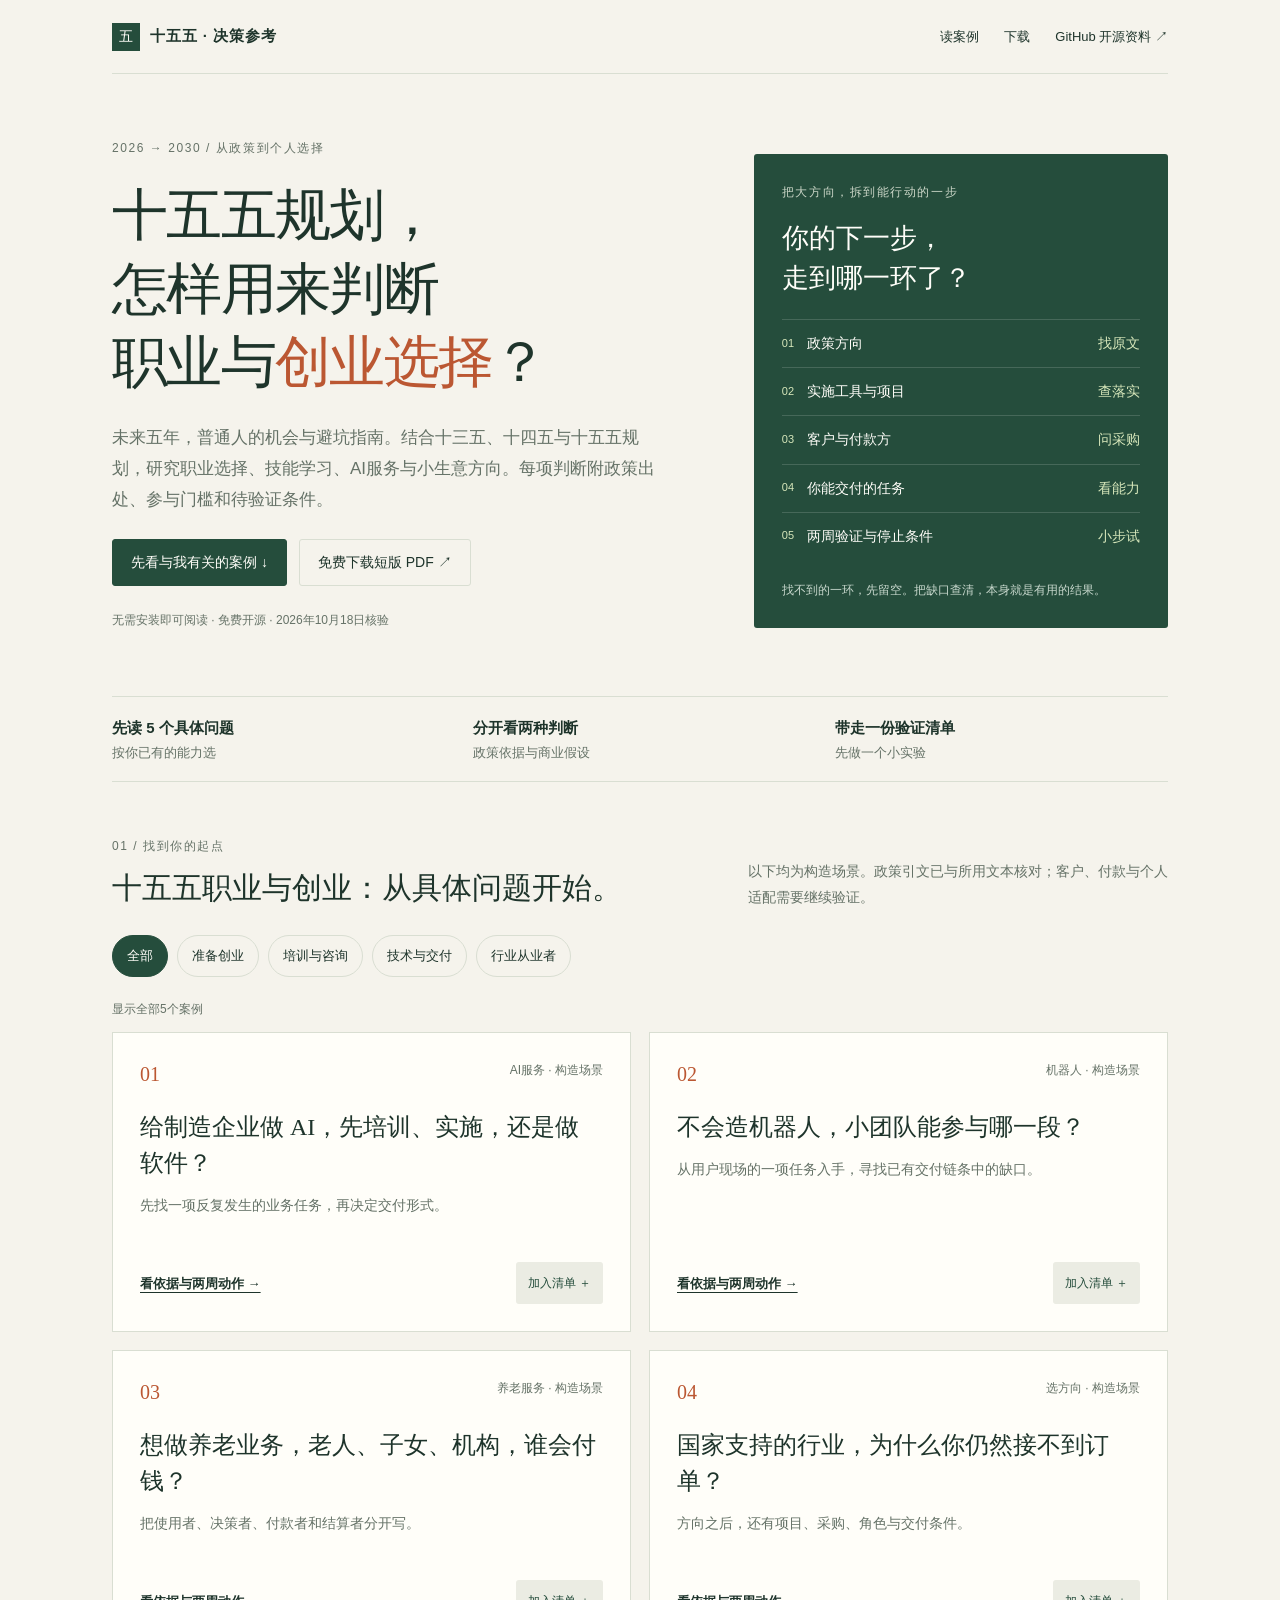
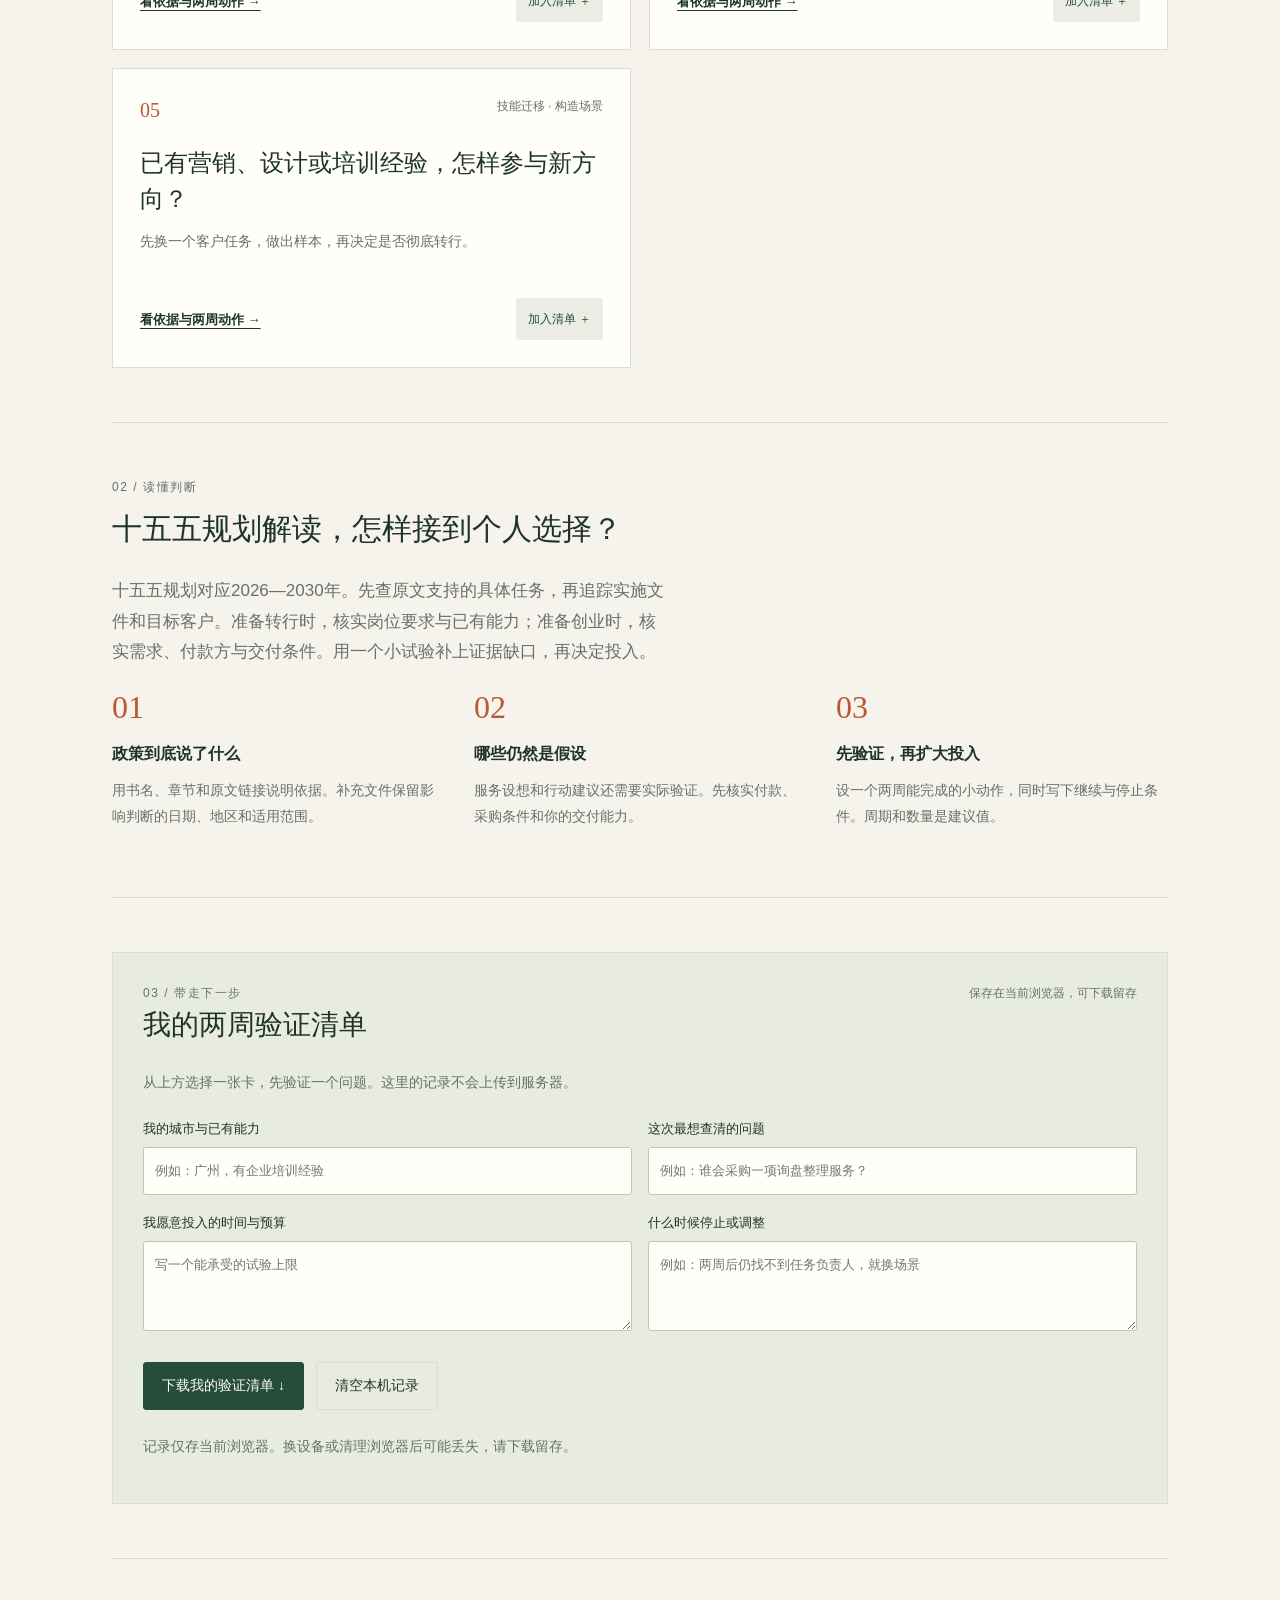
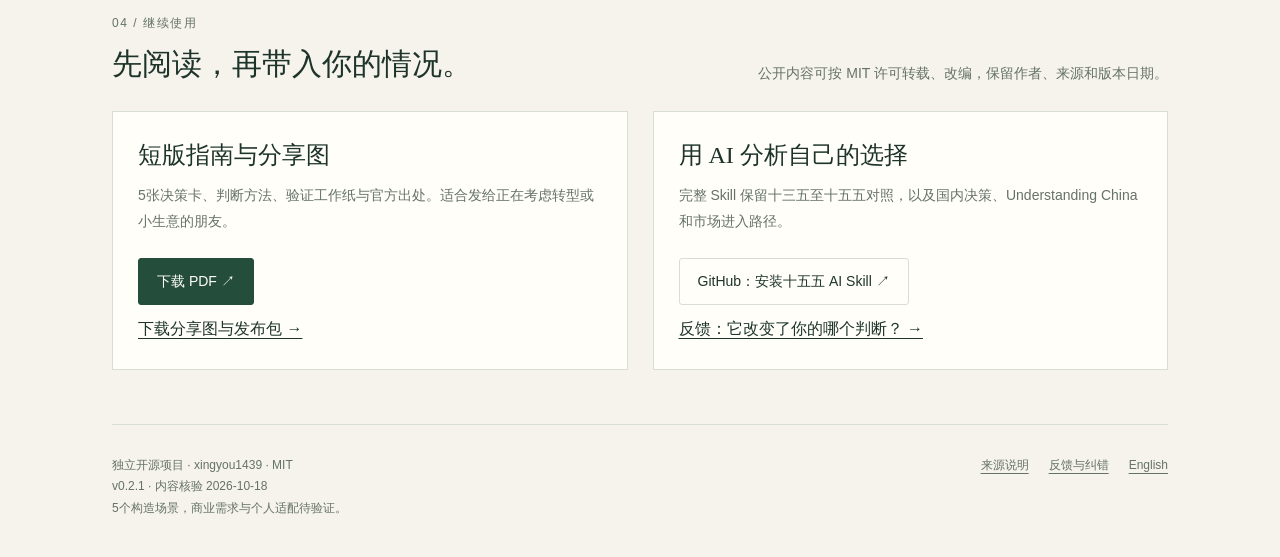
==== commit 910dc7d1: "Improve guide search titles, links and Google site verification" ====
--- a/site/index.html
+++ b/site/index.html
@@ -1,7 +1,7 @@
 <!doctype html>
-<html lang="zh-CN"><head><meta charset="utf-8"><meta name="viewport" content="width=device-width, initial-scale=1"><title>未来五年，普通人的机会与避坑指南</title><meta name="description" content="基于十五五规划的职业与小生意决策参考"><meta name="theme-color" content="#254d3c"><link rel="canonical" href="https://xingyou1439.github.io/china-five-year-plan-skill/"><meta property="og:title" content="未来五年，普通人的机会与避坑指南"><meta property="og:description" content="基于十五五规划的职业与小生意决策参考"><meta property="og:type" content="article"><link rel="stylesheet" href="style.css"></head>
-<body><div class="wrap"><header class="topbar"><a class="brand" href="index.html"><span class="mark">五</span>未来五年 · 决策参考</a><nav class="nav" aria-label="主导航"><a href="index.html#cases">读案例</a><a href="index.html#downloads">下载</a><a class="desktop" href="https://github.com/xingyou1439/china-five-year-plan-skill" target="_blank" rel="noopener">GitHub ↗</a></nav></header></div><main class="wrap"><div class="hero"><div><div class="eyebrow">2026 → 2030 / 从政策到个人选择</div><h1>未来五年，<br>普通人的<em>机会</em><br>与避坑指南。</h1><p class="intro">基于十五五规划，帮你看清可以服务谁、交付什么，以及下一步先验证什么。每项判断附出处、参与门槛与停止条件。</p><div class="actions"><a class="btn" href="#cases">先看与我有关的案例 ↓</a><a class="btn secondary" href="https://github.com/xingyou1439/china-five-year-plan-skill/releases/download/v0.2.1/five-year-guide-v0.2.1.pdf">免费下载短版 PDF ↗</a></div><p class="tiny">无需安装即可阅读 · 免费开源 · 2026年10月18日核验</p></div><aside class="diagram"><div class="eyebrow">把大方向，拆到能行动的一步</div><h2>你的下一步，<br>走到哪一环了？</h2><div class="chain"><div><b>01</b><span>政策方向</span><span>找原文</span></div><div><b>02</b><span>实施工具与项目</span><span>查落实</span></div><div><b>03</b><span>客户与付款方</span><span>问采购</span></div><div><b>04</b><span>你能交付的任务</span><span>看能力</span></div><div><b>05</b><span>两周验证与停止条件</span><span>小步试</span></div></div><p class="tiny">找不到的一环，先留空。把缺口查清，本身就是有用的结果。</p></aside></div><div class="rail"><div><strong>先读 5 个具体问题</strong><span>按你已有的能力选</span></div><div><strong>分开看两种判断</strong><span>政策依据与商业假设</span></div><div><strong>带走一份验证清单</strong><span>先做一个小实验</span></div></div>
-<section id="cases"><div class="section-head"><div><div class="eyebrow">01 / 找到你的起点</div><h2>从眼前的问题开始。</h2></div><p>以下均为构造场景。政策引文已与所用文本核对；客户、付款与个人适配需要继续验证。</p></div><div class="filters" aria-label="按已有能力筛选"><button class="filter" data-filter="全部" aria-pressed="true">全部</button><button class="filter" data-filter="准备创业" aria-pressed="false">准备创业</button><button class="filter" data-filter="培训与咨询" aria-pressed="false">培训与咨询</button><button class="filter" data-filter="技术与交付" aria-pressed="false">技术与交付</button><button class="filter" data-filter="行业从业者" aria-pressed="false">行业从业者</button></div><p id="result-count" class="tiny" aria-live="polite">显示全部5个案例</p><div class="card-grid"><article class="teaser" data-audience="培训与咨询|技术与交付" id="case-01"><div class="card-meta"><span class="num">01</span><span>AI服务 · 构造场景</span></div><h3><a href="cards/manufacturing-ai.html" style="text-decoration:none">给制造企业做 AI，先培训、实施，还是做软件？</a></h3><p>先找一项反复发生的业务任务，再决定交付形式。</p><div class="teaser-bottom"><a href="cards/manufacturing-ai.html">看依据与两周动作 →</a><button class="bookmark" data-save="01" aria-pressed="false">加入清单 ＋</button></div></article><article class="teaser" data-audience="技术与交付|行业从业者" id="case-02"><div class="card-meta"><span class="num">02</span><span>机器人 · 构造场景</span></div><h3><a href="cards/robotics-services.html" style="text-decoration:none">不会造机器人，小团队能参与哪一段？</a></h3><p>从用户现场的一项任务入手，寻找已有交付链条中的缺口。</p><div class="teaser-bottom"><a href="cards/robotics-services.html">看依据与两周动作 →</a><button class="bookmark" data-save="02" aria-pressed="false">加入清单 ＋</button></div></article><article class="teaser" data-audience="行业从业者|培训与咨询" id="case-03"><div class="card-meta"><span class="num">03</span><span>养老服务 · 构造场景</span></div><h3><a href="cards/eldercare-payer.html" style="text-decoration:none">想做养老业务，老人、子女、机构，谁会付钱？</a></h3><p>把使用者、决策者、付款者和结算者分开写。</p><div class="teaser-bottom"><a href="cards/eldercare-payer.html">看依据与两周动作 →</a><button class="bookmark" data-save="03" aria-pressed="false">加入清单 ＋</button></div></article><article class="teaser" data-audience="准备创业|行业从业者|技术与交付|培训与咨询" id="case-04"><div class="card-meta"><span class="num">04</span><span>选方向 · 构造场景</span></div><h3><a href="cards/policy-to-order.html" style="text-decoration:none">国家支持的行业，为什么你仍然接不到订单？</a></h3><p>方向之后，还有项目、采购、角色与交付条件。</p><div class="teaser-bottom"><a href="cards/policy-to-order.html">看依据与两周动作 →</a><button class="bookmark" data-save="04" aria-pressed="false">加入清单 ＋</button></div></article><article class="teaser" data-audience="培训与咨询|准备创业|行业从业者" id="case-05"><div class="card-meta"><span class="num">05</span><span>技能迁移 · 构造场景</span></div><h3><a href="cards/skills-transfer.html" style="text-decoration:none">已有营销、设计或培训经验，怎样参与新方向？</a></h3><p>先换一个客户任务，做出样本，再决定是否彻底转行。</p><div class="teaser-bottom"><a href="cards/skills-transfer.html">看依据与两周动作 →</a><button class="bookmark" data-save="05" aria-pressed="false">加入清单 ＋</button></div></article></div></section>
-<section><div class="section-head"><div><div class="eyebrow">02 / 读懂判断</div><h2>依据与机会，逐项看清。</h2></div></div><div class="method"><div><div class="method-number">01</div><h3>政策到底说了什么</h3><p>用书名、章节和原文链接说明依据。补充文件保留影响判断的日期、地区和适用范围。</p></div><div><div class="method-number">02</div><h3>哪些仍然是假设</h3><p>服务设想和行动建议还需要实际验证。先核实付款、采购条件和你的交付能力。</p></div><div><div class="method-number">03</div><h3>先验证，再扩大投入</h3><p>设一个两周能完成的小动作，同时写下继续与停止条件。周期和数量是建议值。</p></div></div></section>
+<html lang="zh-CN"><head><meta charset="utf-8"><meta name="viewport" content="width=device-width, initial-scale=1"><title>十五五规划解读与职业创业选择｜未来五年机会与避坑指南</title><meta name="description" content="基于十三五、十四五与十五五规划，分析职业选择、技能学习、制造业AI服务与小生意方向。提供有出处的决策卡、免费短版PDF和开源AI Skill，区分政策依据、参与门槛与待验证条件。"><meta name="theme-color" content="#254d3c"><link rel="canonical" href="https://xingyou1439.github.io/china-five-year-plan-skill/"><meta property="og:title" content="十五五规划解读与职业创业选择｜未来五年机会与避坑指南"><meta property="og:description" content="基于十三五、十四五与十五五规划，分析职业选择、技能学习、制造业AI服务与小生意方向。提供有出处的决策卡、免费短版PDF和开源AI Skill，区分政策依据、参与门槛与待验证条件。"><meta property="og:type" content="article"><meta property="og:url" content="https://xingyou1439.github.io/china-five-year-plan-skill/"><meta property="og:locale" content="zh_CN"><link rel="stylesheet" href="style.css"></head>
+<body><div class="wrap"><header class="topbar"><a class="brand" href="https://xingyou1439.github.io/china-five-year-plan-skill/"><span class="mark">五</span>十五五 · 决策参考</a><nav class="nav" aria-label="主导航"><a href="https://xingyou1439.github.io/china-five-year-plan-skill/#cases">读案例</a><a href="https://xingyou1439.github.io/china-five-year-plan-skill/#downloads">下载</a><a class="desktop" href="https://github.com/xingyou1439/china-five-year-plan-skill" target="_blank" rel="noopener">GitHub 开源资料 ↗</a></nav></header></div><main class="wrap"><div class="hero"><div><div class="eyebrow">2026 → 2030 / 从政策到个人选择</div><h1>十五五规划，<br>怎样用来判断<br>职业与<em>创业选择</em>？</h1><p class="intro">未来五年，普通人的机会与避坑指南。结合十三五、十四五与十五五规划，研究职业选择、技能学习、AI服务与小生意方向。每项判断附政策出处、参与门槛和待验证条件。</p><div class="actions"><a class="btn" href="#cases">先看与我有关的案例 ↓</a><a class="btn secondary" href="https://github.com/xingyou1439/china-five-year-plan-skill/releases/download/v0.2.1/five-year-guide-v0.2.1.pdf">免费下载短版 PDF ↗</a></div><p class="tiny">无需安装即可阅读 · 免费开源 · 2026年10月18日核验</p></div><aside class="diagram"><div class="eyebrow">把大方向，拆到能行动的一步</div><h2>你的下一步，<br>走到哪一环了？</h2><div class="chain"><div><b>01</b><span>政策方向</span><span>找原文</span></div><div><b>02</b><span>实施工具与项目</span><span>查落实</span></div><div><b>03</b><span>客户与付款方</span><span>问采购</span></div><div><b>04</b><span>你能交付的任务</span><span>看能力</span></div><div><b>05</b><span>两周验证与停止条件</span><span>小步试</span></div></div><p class="tiny">找不到的一环，先留空。把缺口查清，本身就是有用的结果。</p></aside></div><div class="rail"><div><strong>先读 5 个具体问题</strong><span>按你已有的能力选</span></div><div><strong>分开看两种判断</strong><span>政策依据与商业假设</span></div><div><strong>带走一份验证清单</strong><span>先做一个小实验</span></div></div>
+<section id="cases"><div class="section-head"><div><div class="eyebrow">01 / 找到你的起点</div><h2>十五五职业与创业：从具体问题开始。</h2></div><p>以下均为构造场景。政策引文已与所用文本核对；客户、付款与个人适配需要继续验证。</p></div><div class="filters" aria-label="按已有能力筛选"><button class="filter" data-filter="全部" aria-pressed="true">全部</button><button class="filter" data-filter="准备创业" aria-pressed="false">准备创业</button><button class="filter" data-filter="培训与咨询" aria-pressed="false">培训与咨询</button><button class="filter" data-filter="技术与交付" aria-pressed="false">技术与交付</button><button class="filter" data-filter="行业从业者" aria-pressed="false">行业从业者</button></div><p id="result-count" class="tiny" aria-live="polite">显示全部5个案例</p><div class="card-grid"><article class="teaser" data-audience="培训与咨询|技术与交付" id="case-01"><div class="card-meta"><span class="num">01</span><span>AI服务 · 构造场景</span></div><h3><a href="cards/manufacturing-ai.html" style="text-decoration:none">给制造企业做 AI，先培训、实施，还是做软件？</a></h3><p>先找一项反复发生的业务任务，再决定交付形式。</p><div class="teaser-bottom"><a href="cards/manufacturing-ai.html">看依据与两周动作 →</a><button class="bookmark" data-save="01" aria-pressed="false">加入清单 ＋</button></div></article><article class="teaser" data-audience="技术与交付|行业从业者" id="case-02"><div class="card-meta"><span class="num">02</span><span>机器人 · 构造场景</span></div><h3><a href="cards/robotics-services.html" style="text-decoration:none">不会造机器人，小团队能参与哪一段？</a></h3><p>从用户现场的一项任务入手，寻找已有交付链条中的缺口。</p><div class="teaser-bottom"><a href="cards/robotics-services.html">看依据与两周动作 →</a><button class="bookmark" data-save="02" aria-pressed="false">加入清单 ＋</button></div></article><article class="teaser" data-audience="行业从业者|培训与咨询" id="case-03"><div class="card-meta"><span class="num">03</span><span>养老服务 · 构造场景</span></div><h3><a href="cards/eldercare-payer.html" style="text-decoration:none">想做养老业务，老人、子女、机构，谁会付钱？</a></h3><p>把使用者、决策者、付款者和结算者分开写。</p><div class="teaser-bottom"><a href="cards/eldercare-payer.html">看依据与两周动作 →</a><button class="bookmark" data-save="03" aria-pressed="false">加入清单 ＋</button></div></article><article class="teaser" data-audience="准备创业|行业从业者|技术与交付|培训与咨询" id="case-04"><div class="card-meta"><span class="num">04</span><span>选方向 · 构造场景</span></div><h3><a href="cards/policy-to-order.html" style="text-decoration:none">国家支持的行业，为什么你仍然接不到订单？</a></h3><p>方向之后，还有项目、采购、角色与交付条件。</p><div class="teaser-bottom"><a href="cards/policy-to-order.html">看依据与两周动作 →</a><button class="bookmark" data-save="04" aria-pressed="false">加入清单 ＋</button></div></article><article class="teaser" data-audience="培训与咨询|准备创业|行业从业者" id="case-05"><div class="card-meta"><span class="num">05</span><span>技能迁移 · 构造场景</span></div><h3><a href="cards/skills-transfer.html" style="text-decoration:none">已有营销、设计或培训经验，怎样参与新方向？</a></h3><p>先换一个客户任务，做出样本，再决定是否彻底转行。</p><div class="teaser-bottom"><a href="cards/skills-transfer.html">看依据与两周动作 →</a><button class="bookmark" data-save="05" aria-pressed="false">加入清单 ＋</button></div></article></div></section>
+<section><div class="section-head"><div><div class="eyebrow">02 / 读懂判断</div><h2>十五五规划解读，怎样接到个人选择？</h2></div></div><p class="intro">十五五规划对应2026—2030年。先查原文支持的具体任务，再追踪实施文件和目标客户。准备转行时，核实岗位要求与已有能力；准备创业时，核实需求、付款方与交付条件。用一个小试验补上证据缺口，再决定投入。</p><div class="method"><div><div class="method-number">01</div><h3>政策到底说了什么</h3><p>用书名、章节和原文链接说明依据。补充文件保留影响判断的日期、地区和适用范围。</p></div><div><div class="method-number">02</div><h3>哪些仍然是假设</h3><p>服务设想和行动建议还需要实际验证。先核实付款、采购条件和你的交付能力。</p></div><div><div class="method-number">03</div><h3>先验证，再扩大投入</h3><p>设一个两周能完成的小动作，同时写下继续与停止条件。周期和数量是建议值。</p></div></div></section>
 <section id="plan"><div class="plan"><div class="plan-head"><div><div class="eyebrow">03 / 带走下一步</div><h2>我的两周验证清单</h2></div><span class="tiny">保存在当前浏览器，可下载留存</span></div><p id="plan-empty">从上方选择一张卡，先验证一个问题。这里的记录不会上传到服务器。</p><ul class="selected-list" id="selected-list"></ul><div class="form-grid"><label>我的城市与已有能力<input id="context" placeholder="例如：广州，有企业培训经验" maxlength="240"></label><label>这次最想查清的问题<input id="question" placeholder="例如：谁会采购一项询盘整理服务？" maxlength="240"></label><label>我愿意投入的时间与预算<textarea id="budget" placeholder="写一个能承受的试验上限" maxlength="500"></textarea></label><label>什么时候停止或调整<textarea id="stop" placeholder="例如：两周后仍找不到任务负责人，就换场景" maxlength="500"></textarea></label></div><div class="actions"><button class="btn" id="export-plan">下载我的验证清单 ↓</button><button class="btn secondary" id="clear-plan">清空本机记录</button></div><p class="tiny" id="storage-note">记录仅存当前浏览器。换设备或清理浏览器后可能丢失，请下载留存。</p></div></section>
-<section id="downloads"><div class="section-head"><div><div class="eyebrow">04 / 继续使用</div><h2>先阅读，再带入你的情况。</h2></div><p>公开内容可按 MIT 许可转载、改编，保留作者、来源和版本日期。</p></div><div class="download-row"><div class="download-block"><h3>短版指南与分享图</h3><p>5张决策卡、判断方法、验证工作纸与官方出处。适合发给正在考虑转型或小生意的朋友。</p><a class="btn" href="https://github.com/xingyou1439/china-five-year-plan-skill/releases/download/v0.2.1/five-year-guide-v0.2.1.pdf">下载 PDF ↗</a><br><a href="https://github.com/xingyou1439/china-five-year-plan-skill/releases/tag/v0.2.1">下载分享图与发布包 →</a></div><div class="download-block"><h3>用 AI 分析自己的选择</h3><p>完整 Skill 保留十三五至十五五对照，以及国内决策、Understanding China 和市场进入路径。</p><a class="btn secondary" href="https://github.com/xingyou1439/china-five-year-plan-skill#安装与使用">查看安装方法 ↗</a><br><a href="https://github.com/xingyou1439/china-five-year-plan-skill/issues/new?template=guide-feedback.yml">反馈：它改变了你的哪个判断？ →</a></div></div></section></main><div class="wrap"><footer class="footer"><p>独立开源项目 · xingyou1439 · MIT<br>v0.2.1 · 内容核验 2026-10-18<br>5个构造场景，商业需求与个人适配待验证。</p><div class="footer-links"><a href="https://github.com/xingyou1439/china-five-year-plan-skill/blob/codex/initial-release/SOURCE_NOTICE.md">来源说明</a><a href="https://github.com/xingyou1439/china-five-year-plan-skill/issues/new?template=guide-feedback.yml">反馈与纠错</a><a href="https://github.com/xingyou1439/china-five-year-plan-skill/blob/codex/initial-release/README.en.md">English</a></div></footer></div><script id="guide-data" type="application/json">{"version": "0.2.1", "title": "未来五年，普通人的机会与避坑指南", "subtitle": "基于十五五规划的职业与小生意决策参考", "author": "xingyou1439", "reviewed": "2026-10-18", "scope": "5个构造场景；政策引文已核对，商业需求与个人适配未实证。", "source_url": "https://www.bjrd.gov.cn/zyfb/zt/14jqgrd04chybjdbthdztbd/wjbg/202603/t20260314_4557219.html", "reader_url": "https://xingyou1439.github.io/china-five-year-plan-skill/", "repository": "https://github.com/xingyou1439/china-five-year-plan-skill", "cards": [{"id": "01", "slug": "manufacturing-ai", "topic": "AI服务", "audience": ["培训与咨询", "技术与交付"], "title": "给制造企业做 AI，先培训、实施，还是做软件？", "short_title": "制造业 AI，先卖哪一步", "lead": "先找一项反复发生的业务任务，再决定交付形式。", "situation": "假设你有企业培训或流程梳理经验，想给本地制造企业提供 AI 服务，尚无同类付费项目。", "judgment": "政策关联直接；首单需求、交付能力和付款意愿待验证。", "policy_ids": ["P03", "P07"], "chapter": "第四章第一节；第十三章第一节", "update_ids": ["U01", "U04"], "interpretation": "规划支持制造业数智化和中小企业赋能。对小团队，可先研究现有流程中的一个环节；这不等于应立即开发通用软件。", "roles": ["培训：客户已有明确学习需求，验收是掌握和使用，而非签到。", "实施：交付一项可测量流程，例如用脱敏样本整理询盘与产品资料。", "软件：多个独立客户出现相同需求，且愿意持续付费后，再研究产品化。"], "payer": "先访谈业务负责人，再确认预算审批人。候选客户是具体企业；不能把地方政府、园区或财政资金默认成付款方。", "capability": "需要客户访谈、流程梳理和基本交付能力；涉及系统集成时需补技术伙伴。试验投入自行设为两周、最多3个人日，不先买服务器或招人。", "gap": "缺少具体任务的现状成本、授权样本和付款决策。", "steps": ["第1—3天：找5家同一细分行业企业，问最近一次任务如何完成、谁负责、哪里返工。", "第4—7天：选1个任务，取得脱敏样本；记录人工耗时、错误与复核成本。", "第8—14天：用现有工具做对照演示，提交范围、验收方式和试点报价；不接入生产控制。"], "success": "至少1位预算负责人愿意确认小范围付费试点的范围和验收方法；改进包含人工复核后的净效果。", "stop": "只有“AI很重要”的认可，没有任务、样本或预算负责人，先换任务或客户；不进入重开发。", "boundary": "客户数据需获授权；部署、数据和行业要求按具体项目核实。", "share_line": "先卖一个能验收的改善，再决定做成什么产品。"}, {"id": "02", "slug": "robotics-services", "topic": "机器人", "audience": ["技术与交付", "行业从业者"], "title": "不会造机器人，小团队能参与哪一段？", "short_title": "不会造机器人，先找场景", "lead": "从用户现场的一项任务入手，寻找已有交付链条中的缺口。", "situation": "假设你熟悉某类工厂或仓储现场，但没有整机研发能力，也没有机器人部署履历。", "judgment": "方向相关；参与位置取决于现场知识、专业能力及已有供应商关系。", "policy_ids": ["P04", "P05"], "chapter": "第五章第一节、第二节", "update_ids": ["U02"], "interpretation": "国家部署真实场景、联合体和应用验证。可研究场景整理、流程文档、数据质量辅助和验收记录等服务；这些角色是本项目推导，并非官方指定给个人的机会。", "roles": ["现场梳理：把任务、环境、例外情况和验收方式写清楚。", "交付辅助：为已有集成商提供经其确认的流程文档或测试记录。", "专业技术服务：具备相应能力后，再研究部署、数据或运维任务。"], "payer": "候选付款方是整机企业、集成商或具体场景用户。逐家确认谁采购、按什么验收；不能把专项行动当成现成订单。", "capability": "需有现场进入条件、基础行业知识和安全意识。试验设为两周、最多3个人日，仅做访谈和文档样本，不购置机器人。", "gap": "哪一家已有项目、需要外部服务、允许你接触哪些场景和资料？", "steps": ["第1—3天：找3家相关集成商或整机企业，以及2家场景用户，核实真实项目阶段。", "第4—7天：选1项已有任务，整理流程、异常和验收记录样表。", "第8—14天：请项目负责人评审样表，询问可外包范围、供应商要求和采购方式。"], "success": "至少1个真实项目负责人确认具体交付缺口，并愿意讨论采购条件或样本评审。", "stop": "只有展会演示和宣传需求，无法定位用户现场、负责人或交付要求，暂停投入。", "boundary": "现场作业、设备操作、数据采集需另行授权和能力核验；不把流程文档服务冒充安全认证。", "share_line": "先找到机器人真正干活的地方，再找你能交付的一段。"}, {"id": "03", "slug": "eldercare-payer", "topic": "养老服务", "audience": ["行业从业者", "培训与咨询"], "title": "想做养老业务，老人、子女、机构，谁会付钱？", "short_title": "养老需求，先画付款关系", "lead": "把使用者、决策者、付款者和结算者分开写。", "situation": "假设你想提供适老服务、机构运营支持或数字工具，尚未确定具体服务项目和经营地区。", "judgment": "政策方向直接相关；具体项目的支付、准入和持续经营条件待验证。", "policy_ids": ["P22"], "chapter": "第四十章第一节", "update_ids": ["U03"], "interpretation": "养老方向包含不同的服务与支付路径。深圳案例说明消费补贴还要经过对象、项目、机构、凭证和结算等环节；不能据此推断所有养老产品都有补贴。", "roles": ["家庭自费：使用者可能是老人，决策和付费也可能由子女承担，需逐案确认。", "机构采购：为已有机构提供一个明确运营或工具服务，按机构采购流程核实。", "政策相关服务：先核对当地对象、服务清单、机构条件与核销流程，再讨论进入。"], "payer": "绘出使用者→购买决策者→实际付款者→审核结算方。深圳2026年案例有电子消费券抵扣和审核结算，不能视作服务商无条件领取补贴。", "capability": "需了解实际照护场景及服务责任。试验设为两周、最多3个人日，先访谈，不先租场地；专业照护任务需相应专业能力。", "gap": "具体服务是否有人自费购买、机构愿不愿采购，以及回款时间是否能承受？", "steps": ["第1—3天：选1座城市、1种具体服务，查当地现行规则及服务机构申报条件。", "第4—7天：在知情同意下，访谈3户相关家庭、2家机构，不收集病历和证件。", "第8—14天：分别画自费与机构采购路径，核实单次服务成本、凭证和回款条件。"], "success": "至少1条支付路径中的决策人确认需求、采购条件及可接受的价格形成方式。", "stop": "只有“老龄化一定有需求”的判断，或主要靠尚未确认的补贴维持收入，暂缓启动。", "boundary": "深圳文件仅作地区案例，不证明你的地区、主体或服务已具备资格；照护与医疗活动分别核实。", "share_line": "先说清谁使用、谁决定、谁付钱，再谈银发经济。"}, {"id": "04", "slug": "policy-to-order", "topic": "选方向", "audience": ["准备创业", "行业从业者", "技术与交付", "培训与咨询"], "title": "国家支持的行业，为什么你仍然接不到订单？", "short_title": "从政策方向，走到真实订单", "lead": "方向之后，还有项目、采购、角色与交付条件。", "situation": "假设你看到一个行业进入规划，准备投入时间或资金，但没有明确客户和采购证据。", "judgment": "能确认方向；当前订单与个人适配证据不足。", "policy_ids": ["P01", "P02"], "chapter": "第六十二章第一节、第二节", "update_ids": [], "interpretation": "年度计划和具体工作安排是从国家方向追踪落实的线索。产业发展任务的推进方式，不等于给每个参与者分配预算或订单。", "roles": ["查执行：把国家方向继续追到地方年度安排和实际责任主体。", "查采购：找到具体购买任务、预算来源、采购条件或真实客户访谈。", "查位置：明确自己交付什么、与谁竞争、什么情况下拿不到这单。"], "payer": "逐项填：谁发起、谁使用、谁验收、谁审批付款。没有答案时，付款方仍是未知。", "capability": "需要基本检索、访谈与成本估算。试验设为两周、最多2个人日；先核实一个小任务，不为一个产业大词建团队。", "gap": "政策目标→实施工具→具体项目→采购需求→可进入角色，哪一段尚无证据？", "steps": ["第1—3天：选1项方向，找到对应地方部门或具体企业，不广泛堆资料。", "第4—7天：核验1份现行项目或采购文件，或取得1次预算负责人访谈记录。", "第8—14天：对照资格、范围、验收和回款条件，写出能进入与不能进入的理由。"], "success": "至少连通一条有出处的实施链，并定位可接触的真实付款决策人；未连通的环节如实留空。", "stop": "始终只有规划、新闻和券商观点，找不到项目与客户，降为观察方向。", "boundary": "采购公告也不等于你符合投标条件，更不等于已经中标；不代写虚构资质。", "share_line": "政策方向是检索起点；先把通向客户的链条补齐。"}, {"id": "05", "slug": "skills-transfer", "topic": "技能迁移", "audience": ["培训与咨询", "准备创业", "行业从业者"], "title": "已有营销、设计或培训经验，怎样参与新方向？", "short_title": "先迁移能力，再决定转行", "lead": "先换一个客户任务，做出样本，再决定是否彻底转行。", "situation": "假设你有营销、设计或培训履历，想进入新的产业客户群，但缺少行业项目。", "judgment": "服务能力与政策方向有条件关联；个人适配须用样本和客户反馈验证。", "policy_ids": ["P06", "P23"], "chapter": "第六章第一节；第四十一章第二节", "update_ids": ["U01"], "interpretation": "规划支持生产性服务业与制造业融合及职业技能培训。品牌、设计、培训可作为候选服务，但具体岗位需求、工资和客户付费不能从规划直接推出。", "roles": ["营销经验：研究某类工业产品的客户访谈和案例表达，避免先承诺获客效果。", "设计经验：研究产品说明、培训材料与界面信息呈现；技术规格需客户确认。", "培训经验：围绕一个真实岗位任务做练习和评估，先确认企业愿意采用。"], "payer": "候选付款方是具体企业的市场、业务或培训负责人；先确认谁有预算。已有关系不等于新的任务会采购。", "capability": "盘点已交付作品、可证明能力和行业知识缺口。试验设为两周、最多3个人日；不先辞职、不先报长期培训班。", "gap": "新客户为什么选你？行业术语、工作流程和验收要求，哪部分还不会？", "steps": ["第1—3天：列3项可证明能力，选1个细分行业，访谈3位相关负责人。", "第4—7天：用公开或获授权的脱敏材料，做1个针对真实任务的样本。", "第8—14天：让目标客户指出错误并评审，提交一个范围明确的付费试点方案。"], "success": "至少1位负责人愿意把样本用于真实任务评审，并讨论范围和预算；不以点赞作为需求证明。", "stop": "只有同行夸奖、无法通过行业评审，先补知识或调整客户；不因热点彻底转行。", "boundary": "构造样本应注明演示性质，不把示例公司或模拟结果写成客户案例。", "share_line": "带着已有交付能力进入新客户场景，再补行业知识。"}], "updates": [{"id": "U01", "title": "促进中小企业发展“十五五”规划", "issuer": "工业和信息化部等十部门", "document_date": "2026-09-01", "retrieved": "2026-10-18", "url": "https://www.bypc.gov.cn/zfxxgk/bmdwxzjd/bmdw/qkjj/fdzdgknr/zczxwdk/art/2026/art_0e79c958171a4d4e8ed7e3a26af99803.html", "host": "北京市昌平区政府转载全文", "locator": "二、主要任务（三）第8项及专栏3；第5项加强品牌培育", "quote": "体系化培育一批面向中小企业典型应用场景的专业化工具产品、解决方案和服务商。", "summary": "部署按细分场景培育工具、解决方案和服务商，并提出品牌培育任务。", "scope": "国家专项规划；方向和任务，不证明某企业采购或某服务商已获资格。"}, {"id": "U02", "title": "两部门关于联合开展2026年度人形机器人与具身智能实景实训专项行动的通知", "issuer": "工业和信息化部办公厅、国务院国资委办公厅", "document_date": "2026-06-03", "published": "2026-06-08", "retrieved": "2026-10-18", "url": "https://www.miit.gov.cn/zwgk/zcwj/wjfb/tz/art/2026/art_f291ccd3da4c47ce95741de63cc088e6.html", "host": "工业和信息化部", "locator": "二、主要任务（二）（三）（四）", "quote": "支持以用户单位、整机企业（或应用服务商）为主体", "summary": "围绕真实场景开展联合体协作、数据治理与应用验证。", "scope": "通知列明的地区、有关央企及参考开展工作的主体；不证明个人可以直接承接。工作计划报送节点已过，不作为当前开放申报入口。"}, {"id": "U03", "title": "深圳市民政局关于向中度以上失能老年人发放养老服务消费补贴工作的通告", "issuer": "深圳市民政局", "document_date": "2026-01-23", "retrieved": "2026-10-18", "url": "https://www.sz.gov.cn/cn/xxgk/zfxxgj/tzgg/content/post_12614426.html", "host": "深圳市政府", "locator": "一、实施周期；二、补贴内容；三（四）服务供给与核销、（五）资金结算；附件2", "quote": "养老服务消费补贴原则上每月结算一次。", "summary": "在规定对象、项目与机构条件下，通过电子消费券抵扣，按流程上传凭证并审核结算。", "scope": "深圳2026年项目；不可外推全国、所有老人、所有服务或所有机构。未核实具体经营者入库资格。"}, {"id": "U04", "title": "中小企业数字化赋能专项行动方案（2025—2027年）", "issuer": "工业和信息化部、财政部、中国人民银行、金融监管总局", "document_date": "2024-12-12", "retrieved": "2026-10-18", "url": "https://app.www.gov.cn/govdata/gov/202412/14/522696/article.html", "host": "中国政府网转载工信部原文", "locator": "二（四）第10项、（六）第14—15项", "quote": "培育一批“小快轻准”数字化产品和解决方案", "summary": "部署在细分行业推广场景型产品和服务；涉及客户营销等应用场景。", "scope": "2025—2027年国家行动方案；地方实施、服务商遴选、具体预算均需另查。"}]}</script><script src="app.js" defer></script><div id="toast" class="toast" role="status" hidden></div></body></html>+<section id="downloads"><div class="section-head"><div><div class="eyebrow">04 / 继续使用</div><h2>先阅读，再带入你的情况。</h2></div><p>公开内容可按 MIT 许可转载、改编，保留作者、来源和版本日期。</p></div><div class="download-row"><div class="download-block"><h3>短版指南与分享图</h3><p>5张决策卡、判断方法、验证工作纸与官方出处。适合发给正在考虑转型或小生意的朋友。</p><a class="btn" href="https://github.com/xingyou1439/china-five-year-plan-skill/releases/download/v0.2.1/five-year-guide-v0.2.1.pdf">下载 PDF ↗</a><br><a href="https://github.com/xingyou1439/china-five-year-plan-skill/releases/tag/v0.2.1">下载分享图与发布包 →</a></div><div class="download-block"><h3>用 AI 分析自己的选择</h3><p>完整 Skill 保留十三五至十五五对照，以及国内决策、Understanding China 和市场进入路径。</p><a class="btn secondary" href="https://github.com/xingyou1439/china-five-year-plan-skill#安装与使用">GitHub：安装十五五 AI Skill ↗</a><br><a href="https://github.com/xingyou1439/china-five-year-plan-skill/issues/new?template=guide-feedback.yml">反馈：它改变了你的哪个判断？ →</a></div></div></section></main><div class="wrap"><footer class="footer"><p>独立开源项目 · xingyou1439 · MIT<br>v0.2.1 · 内容核验 2026-10-18<br>5个构造场景，商业需求与个人适配待验证。</p><div class="footer-links"><a href="https://github.com/xingyou1439/china-five-year-plan-skill/blob/codex/initial-release/SOURCE_NOTICE.md">来源说明</a><a href="https://github.com/xingyou1439/china-five-year-plan-skill/issues/new?template=guide-feedback.yml">反馈与纠错</a><a href="https://github.com/xingyou1439/china-five-year-plan-skill/blob/codex/initial-release/README.en.md">English</a></div></footer></div><script id="guide-data" type="application/json">{"version": "0.2.1", "title": "未来五年，普通人的机会与避坑指南", "subtitle": "基于十五五规划的职业与小生意决策参考", "author": "xingyou1439", "reviewed": "2026-10-18", "scope": "5个构造场景；政策引文已核对，商业需求与个人适配未实证。", "source_url": "https://www.bjrd.gov.cn/zyfb/zt/14jqgrd04chybjdbthdztbd/wjbg/202603/t20260314_4557219.html", "reader_url": "https://xingyou1439.github.io/china-five-year-plan-skill/", "repository": "https://github.com/xingyou1439/china-five-year-plan-skill", "cards": [{"id": "01", "slug": "manufacturing-ai", "topic": "AI服务", "audience": ["培训与咨询", "技术与交付"], "title": "给制造企业做 AI，先培训、实施，还是做软件？", "short_title": "制造业 AI，先卖哪一步", "lead": "先找一项反复发生的业务任务，再决定交付形式。", "situation": "假设你有企业培训或流程梳理经验，想给本地制造企业提供 AI 服务，尚无同类付费项目。", "judgment": "政策关联直接；首单需求、交付能力和付款意愿待验证。", "policy_ids": ["P03", "P07"], "chapter": "第四章第一节；第十三章第一节", "update_ids": ["U01", "U04"], "interpretation": "规划支持制造业数智化和中小企业赋能。对小团队，可先研究现有流程中的一个环节；这不等于应立即开发通用软件。", "roles": ["培训：客户已有明确学习需求，验收是掌握和使用，而非签到。", "实施：交付一项可测量流程，例如用脱敏样本整理询盘与产品资料。", "软件：多个独立客户出现相同需求，且愿意持续付费后，再研究产品化。"], "payer": "先访谈业务负责人，再确认预算审批人。候选客户是具体企业；不能把地方政府、园区或财政资金默认成付款方。", "capability": "需要客户访谈、流程梳理和基本交付能力；涉及系统集成时需补技术伙伴。试验投入自行设为两周、最多3个人日，不先买服务器或招人。", "gap": "缺少具体任务的现状成本、授权样本和付款决策。", "steps": ["第1—3天：找5家同一细分行业企业，问最近一次任务如何完成、谁负责、哪里返工。", "第4—7天：选1个任务，取得脱敏样本；记录人工耗时、错误与复核成本。", "第8—14天：用现有工具做对照演示，提交范围、验收方式和试点报价；不接入生产控制。"], "success": "至少1位预算负责人愿意确认小范围付费试点的范围和验收方法；改进包含人工复核后的净效果。", "stop": "只有“AI很重要”的认可，没有任务、样本或预算负责人，先换任务或客户；不进入重开发。", "boundary": "客户数据需获授权；部署、数据和行业要求按具体项目核实。", "share_line": "先卖一个能验收的改善，再决定做成什么产品。", "seo_title": "十五五规划与制造业AI服务：先培训、实施，还是做软件？", "seo_description": "结合十五五规划的中小企业数智赋能方向，比较AI培训、流程实施与软件产品三种交付方式，梳理客户与付款方、能力门槛及两周验证动作。构造场景，需求与付费意愿待验证。", "related_ids": ["05", "04"]}, {"id": "02", "slug": "robotics-services", "topic": "机器人", "audience": ["技术与交付", "行业从业者"], "title": "不会造机器人，小团队能参与哪一段？", "short_title": "不会造机器人，先找场景", "lead": "从用户现场的一项任务入手，寻找已有交付链条中的缺口。", "situation": "假设你熟悉某类工厂或仓储现场，但没有整机研发能力，也没有机器人部署履历。", "judgment": "方向相关；参与位置取决于现场知识、专业能力及已有供应商关系。", "policy_ids": ["P04", "P05"], "chapter": "第五章第一节、第二节", "update_ids": ["U02"], "interpretation": "国家部署真实场景、联合体和应用验证。可研究场景整理、流程文档、数据质量辅助和验收记录等服务；这些角色是本项目推导，并非官方指定给个人的机会。", "roles": ["现场梳理：把任务、环境、例外情况和验收方式写清楚。", "交付辅助：为已有集成商提供经其确认的流程文档或测试记录。", "专业技术服务：具备相应能力后，再研究部署、数据或运维任务。"], "payer": "候选付款方是整机企业、集成商或具体场景用户。逐家确认谁采购、按什么验收；不能把专项行动当成现成订单。", "capability": "需有现场进入条件、基础行业知识和安全意识。试验设为两周、最多3个人日，仅做访谈和文档样本，不购置机器人。", "gap": "哪一家已有项目、需要外部服务、允许你接触哪些场景和资料？", "steps": ["第1—3天：找3家相关集成商或整机企业，以及2家场景用户，核实真实项目阶段。", "第4—7天：选1项已有任务，整理流程、异常和验收记录样表。", "第8—14天：请项目负责人评审样表，询问可外包范围、供应商要求和采购方式。"], "success": "至少1个真实项目负责人确认具体交付缺口，并愿意讨论采购条件或样本评审。", "stop": "只有展会演示和宣传需求，无法定位用户现场、负责人或交付要求，暂停投入。", "boundary": "现场作业、设备操作、数据采集需另行授权和能力核验；不把流程文档服务冒充安全认证。", "share_line": "先找到机器人真正干活的地方，再找你能交付的一段。", "seo_title": "十五五机器人方向：不会造机器人，小团队能参与哪一段？", "seo_description": "从十五五规划的应用场景与产业发展方向出发，研究机器人现场梳理、流程文档和交付辅助等候选服务，核查采购方、能力门槛和项目条件。构造场景，不代表已有订单。", "related_ids": ["04", "05"]}, {"id": "03", "slug": "eldercare-payer", "topic": "养老服务", "audience": ["行业从业者", "培训与咨询"], "title": "想做养老业务，老人、子女、机构，谁会付钱？", "short_title": "养老需求，先画付款关系", "lead": "把使用者、决策者、付款者和结算者分开写。", "situation": "假设你想提供适老服务、机构运营支持或数字工具，尚未确定具体服务项目和经营地区。", "judgment": "政策方向直接相关；具体项目的支付、准入和持续经营条件待验证。", "policy_ids": ["P22"], "chapter": "第四十章第一节", "update_ids": ["U03"], "interpretation": "养老方向包含不同的服务与支付路径。深圳案例说明消费补贴还要经过对象、项目、机构、凭证和结算等环节；不能据此推断所有养老产品都有补贴。", "roles": ["家庭自费：使用者可能是老人，决策和付费也可能由子女承担，需逐案确认。", "机构采购：为已有机构提供一个明确运营或工具服务，按机构采购流程核实。", "政策相关服务：先核对当地对象、服务清单、机构条件与核销流程，再讨论进入。"], "payer": "绘出使用者→购买决策者→实际付款者→审核结算方。深圳2026年案例有电子消费券抵扣和审核结算，不能视作服务商无条件领取补贴。", "capability": "需了解实际照护场景及服务责任。试验设为两周、最多3个人日，先访谈，不先租场地；专业照护任务需相应专业能力。", "gap": "具体服务是否有人自费购买、机构愿不愿采购，以及回款时间是否能承受？", "steps": ["第1—3天：选1座城市、1种具体服务，查当地现行规则及服务机构申报条件。", "第4—7天：在知情同意下，访谈3户相关家庭、2家机构，不收集病历和证件。", "第8—14天：分别画自费与机构采购路径，核实单次服务成本、凭证和回款条件。"], "success": "至少1条支付路径中的决策人确认需求、采购条件及可接受的价格形成方式。", "stop": "只有“老龄化一定有需求”的判断，或主要靠尚未确认的补贴维持收入，暂缓启动。", "boundary": "深圳文件仅作地区案例，不证明你的地区、主体或服务已具备资格；照护与医疗活动分别核实。", "share_line": "先说清谁使用、谁决定、谁付钱，再谈银发经济。", "seo_title": "十五五养老服务创业：老人、子女、机构，谁会付钱？", "seo_description": "结合十五五养老服务方向与有日期和地区边界的实施案例，区分使用者、决策者、付款方和结算方，研究自费与机构采购路径。具体地区资格、需求和回款条件待验证。", "related_ids": ["04", "05"]}, {"id": "04", "slug": "policy-to-order", "topic": "选方向", "audience": ["准备创业", "行业从业者", "技术与交付", "培训与咨询"], "title": "国家支持的行业，为什么你仍然接不到订单？", "short_title": "从政策方向，走到真实订单", "lead": "方向之后，还有项目、采购、角色与交付条件。", "situation": "假设你看到一个行业进入规划，准备投入时间或资金，但没有明确客户和采购证据。", "judgment": "能确认方向；当前订单与个人适配证据不足。", "policy_ids": ["P01", "P02"], "chapter": "第六十二章第一节、第二节", "update_ids": [], "interpretation": "年度计划和具体工作安排是从国家方向追踪落实的线索。产业发展任务的推进方式，不等于给每个参与者分配预算或订单。", "roles": ["查执行：把国家方向继续追到地方年度安排和实际责任主体。", "查采购：找到具体购买任务、预算来源、采购条件或真实客户访谈。", "查位置：明确自己交付什么、与谁竞争、什么情况下拿不到这单。"], "payer": "逐项填：谁发起、谁使用、谁验收、谁审批付款。没有答案时，付款方仍是未知。", "capability": "需要基本检索、访谈与成本估算。试验设为两周、最多2个人日；先核实一个小任务，不为一个产业大词建团队。", "gap": "政策目标→实施工具→具体项目→采购需求→可进入角色，哪一段尚无证据？", "steps": ["第1—3天：选1项方向，找到对应地方部门或具体企业，不广泛堆资料。", "第4—7天：核验1份现行项目或采购文件，或取得1次预算负责人访谈记录。", "第8—14天：对照资格、范围、验收和回款条件，写出能进入与不能进入的理由。"], "success": "至少连通一条有出处的实施链，并定位可接触的真实付款决策人；未连通的环节如实留空。", "stop": "始终只有规划、新闻和券商观点，找不到项目与客户，降为观察方向。", "boundary": "采购公告也不等于你符合投标条件，更不等于已经中标；不代写虚构资质。", "share_line": "政策方向是检索起点；先把通向客户的链条补齐。", "seo_title": "十五五创业方向怎么判断：从政策支持走到客户订单", "seo_description": "怎样把十五五规划中的行业方向拆到实施项目、采购主体、客户与可交付任务？用五个问题识别创业判断的证据缺口，并设计两周验证与停止条件。", "related_ids": ["01", "03"]}, {"id": "05", "slug": "skills-transfer", "topic": "技能迁移", "audience": ["培训与咨询", "准备创业", "行业从业者"], "title": "已有营销、设计或培训经验，怎样参与新方向？", "short_title": "先迁移能力，再决定转行", "lead": "先换一个客户任务，做出样本，再决定是否彻底转行。", "situation": "假设你有营销、设计或培训履历，想进入新的产业客户群，但缺少行业项目。", "judgment": "服务能力与政策方向有条件关联；个人适配须用样本和客户反馈验证。", "policy_ids": ["P06", "P23"], "chapter": "第六章第一节；第四十一章第二节", "update_ids": ["U01"], "interpretation": "规划支持生产性服务业与制造业融合及职业技能培训。品牌、设计、培训可作为候选服务，但具体岗位需求、工资和客户付费不能从规划直接推出。", "roles": ["营销经验：研究某类工业产品的客户访谈和案例表达，避免先承诺获客效果。", "设计经验：研究产品说明、培训材料与界面信息呈现；技术规格需客户确认。", "培训经验：围绕一个真实岗位任务做练习和评估，先确认企业愿意采用。"], "payer": "候选付款方是具体企业的市场、业务或培训负责人；先确认谁有预算。已有关系不等于新的任务会采购。", "capability": "盘点已交付作品、可证明能力和行业知识缺口。试验设为两周、最多3个人日；不先辞职、不先报长期培训班。", "gap": "新客户为什么选你？行业术语、工作流程和验收要求，哪部分还不会？", "steps": ["第1—3天：列3项可证明能力，选1个细分行业，访谈3位相关负责人。", "第4—7天：用公开或获授权的脱敏材料，做1个针对真实任务的样本。", "第8—14天：让目标客户指出错误并评审，提交一个范围明确的付费试点方案。"], "success": "至少1位负责人愿意把样本用于真实任务评审，并讨论范围和预算；不以点赞作为需求证明。", "stop": "只有同行夸奖、无法通过行业评审，先补知识或调整客户；不因热点彻底转行。", "boundary": "构造样本应注明演示性质，不把示例公司或模拟结果写成客户案例。", "share_line": "带着已有交付能力进入新客户场景，再补行业知识。", "seo_title": "十五五职业选择与技能转型：营销、设计、培训经验怎样用？", "seo_description": "结合十五五规划，研究营销、设计和培训经验如何迁移到新的客户任务，盘点可证明能力、行业知识和付款方，再用样本评审验证方向。构造示例，不承诺岗位或收入。", "related_ids": ["01", "02"]}], "updates": [{"id": "U01", "title": "促进中小企业发展“十五五”规划", "issuer": "工业和信息化部等十部门", "document_date": "2026-09-01", "retrieved": "2026-10-18", "url": "https://www.bypc.gov.cn/zfxxgk/bmdwxzjd/bmdw/qkjj/fdzdgknr/zczxwdk/art/2026/art_0e79c958171a4d4e8ed7e3a26af99803.html", "host": "北京市昌平区政府转载全文", "locator": "二、主要任务（三）第8项及专栏3；第5项加强品牌培育", "quote": "体系化培育一批面向中小企业典型应用场景的专业化工具产品、解决方案和服务商。", "summary": "部署按细分场景培育工具、解决方案和服务商，并提出品牌培育任务。", "scope": "国家专项规划；方向和任务，不证明某企业采购或某服务商已获资格。"}, {"id": "U02", "title": "两部门关于联合开展2026年度人形机器人与具身智能实景实训专项行动的通知", "issuer": "工业和信息化部办公厅、国务院国资委办公厅", "document_date": "2026-06-03", "published": "2026-06-08", "retrieved": "2026-10-18", "url": "https://www.miit.gov.cn/zwgk/zcwj/wjfb/tz/art/2026/art_f291ccd3da4c47ce95741de63cc088e6.html", "host": "工业和信息化部", "locator": "二、主要任务（二）（三）（四）", "quote": "支持以用户单位、整机企业（或应用服务商）为主体", "summary": "围绕真实场景开展联合体协作、数据治理与应用验证。", "scope": "通知列明的地区、有关央企及参考开展工作的主体；不证明个人可以直接承接。工作计划报送节点已过，不作为当前开放申报入口。"}, {"id": "U03", "title": "深圳市民政局关于向中度以上失能老年人发放养老服务消费补贴工作的通告", "issuer": "深圳市民政局", "document_date": "2026-01-23", "retrieved": "2026-10-18", "url": "https://www.sz.gov.cn/cn/xxgk/zfxxgj/tzgg/content/post_12614426.html", "host": "深圳市政府", "locator": "一、实施周期；二、补贴内容；三（四）服务供给与核销、（五）资金结算；附件2", "quote": "养老服务消费补贴原则上每月结算一次。", "summary": "在规定对象、项目与机构条件下，通过电子消费券抵扣，按流程上传凭证并审核结算。", "scope": "深圳2026年项目；不可外推全国、所有老人、所有服务或所有机构。未核实具体经营者入库资格。"}, {"id": "U04", "title": "中小企业数字化赋能专项行动方案（2025—2027年）", "issuer": "工业和信息化部、财政部、中国人民银行、金融监管总局", "document_date": "2024-12-12", "retrieved": "2026-10-18", "url": "https://app.www.gov.cn/govdata/gov/202412/14/522696/article.html", "host": "中国政府网转载工信部原文", "locator": "二（四）第10项、（六）第14—15项", "quote": "培育一批“小快轻准”数字化产品和解决方案", "summary": "部署在细分行业推广场景型产品和服务；涉及客户营销等应用场景。", "scope": "2025—2027年国家行动方案；地方实施、服务商遴选、具体预算均需另查。"}], "seo_title": "十五五规划解读与职业创业选择｜未来五年机会与避坑指南", "seo_description": "基于十三五、十四五与十五五规划，分析职业选择、技能学习、制造业AI服务与小生意方向。提供有出处的决策卡、免费短版PDF和开源AI Skill，区分政策依据、参与门槛与待验证条件。"}</script><script src="app.js" defer></script><div id="toast" class="toast" role="status" hidden></div></body></html>
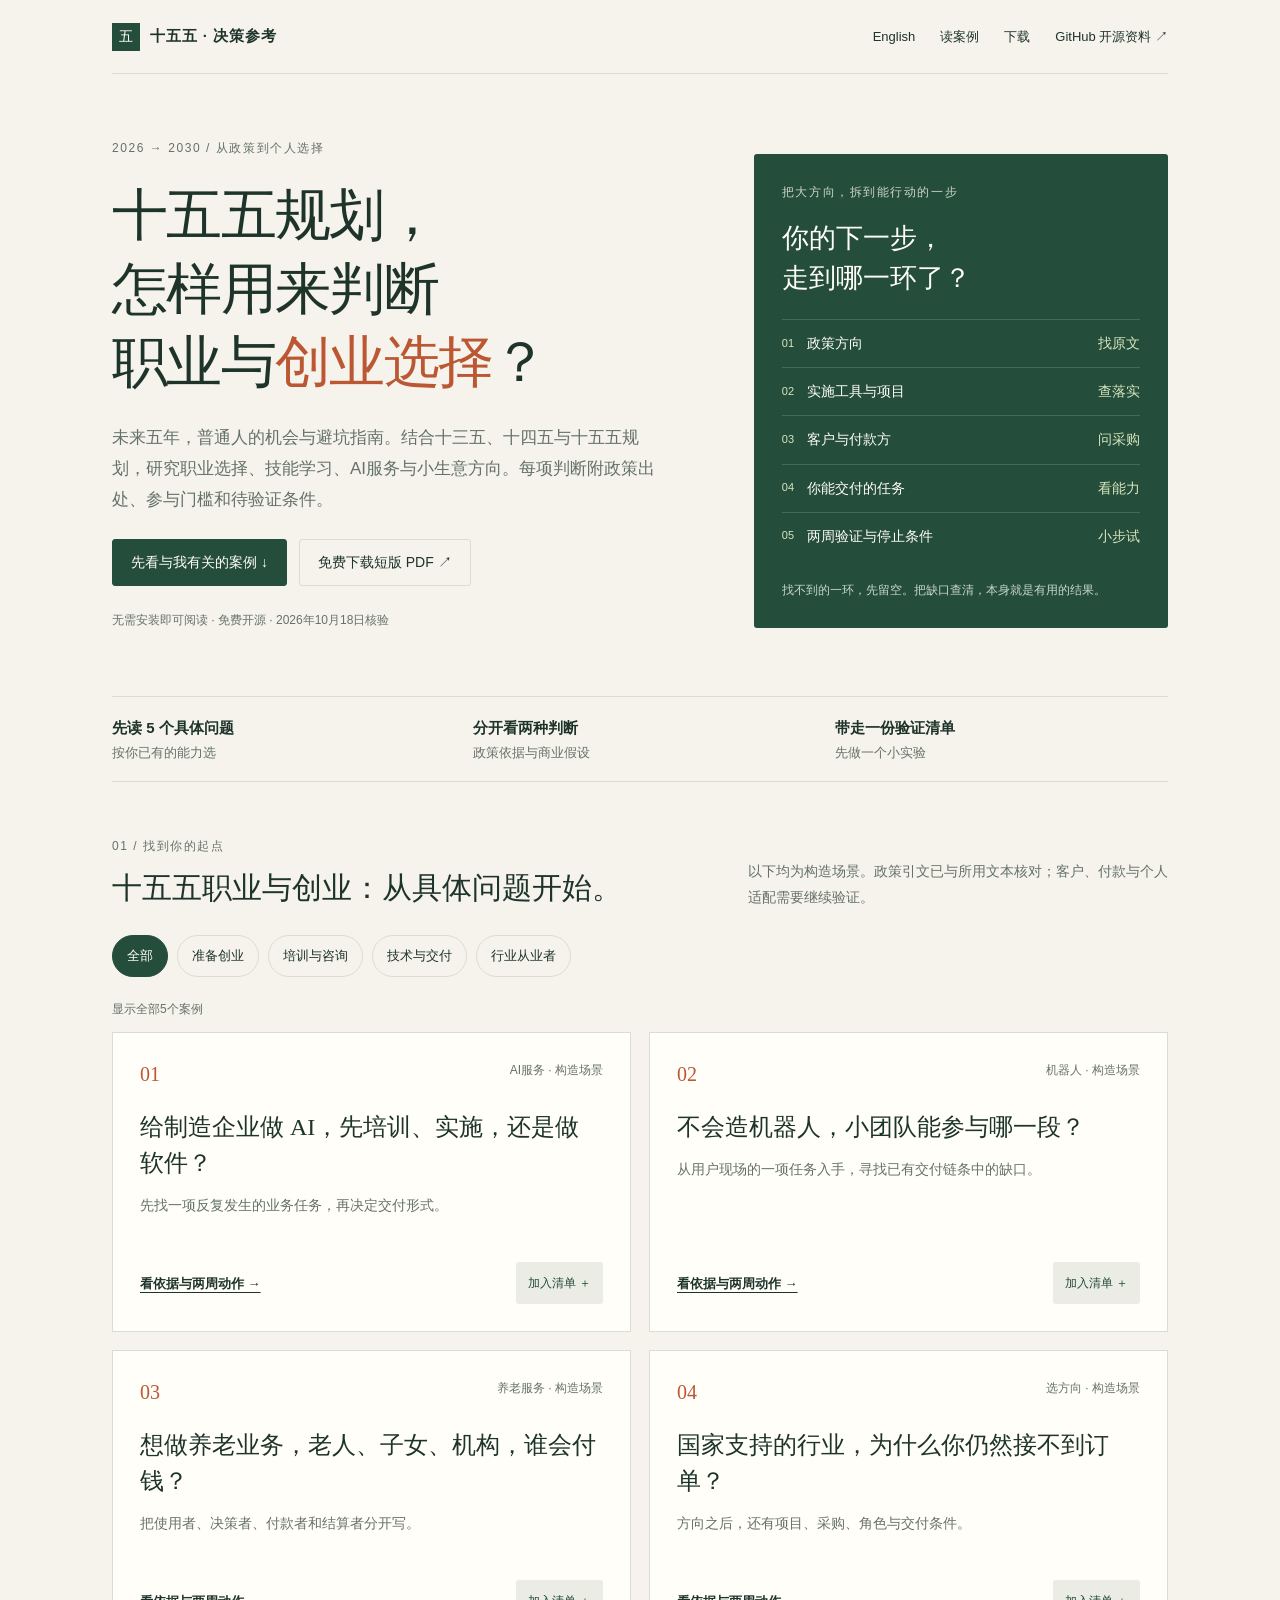
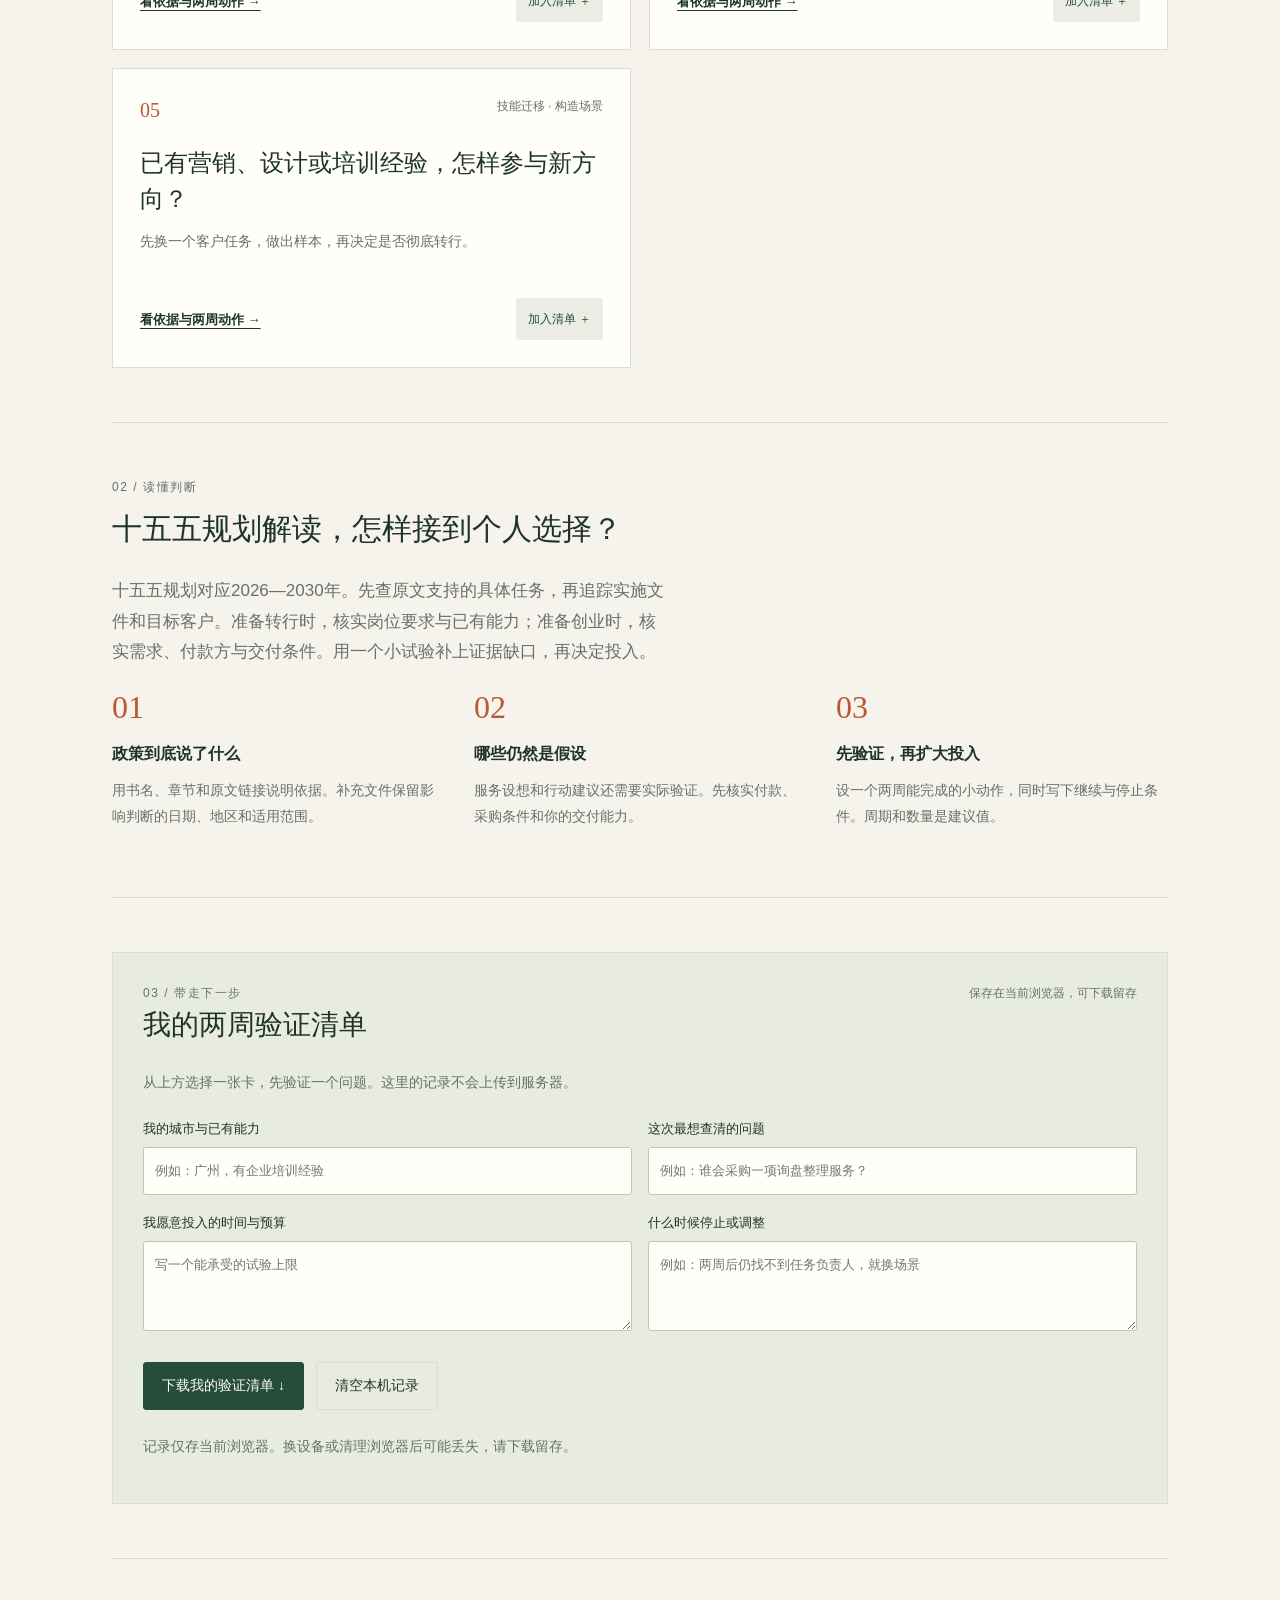
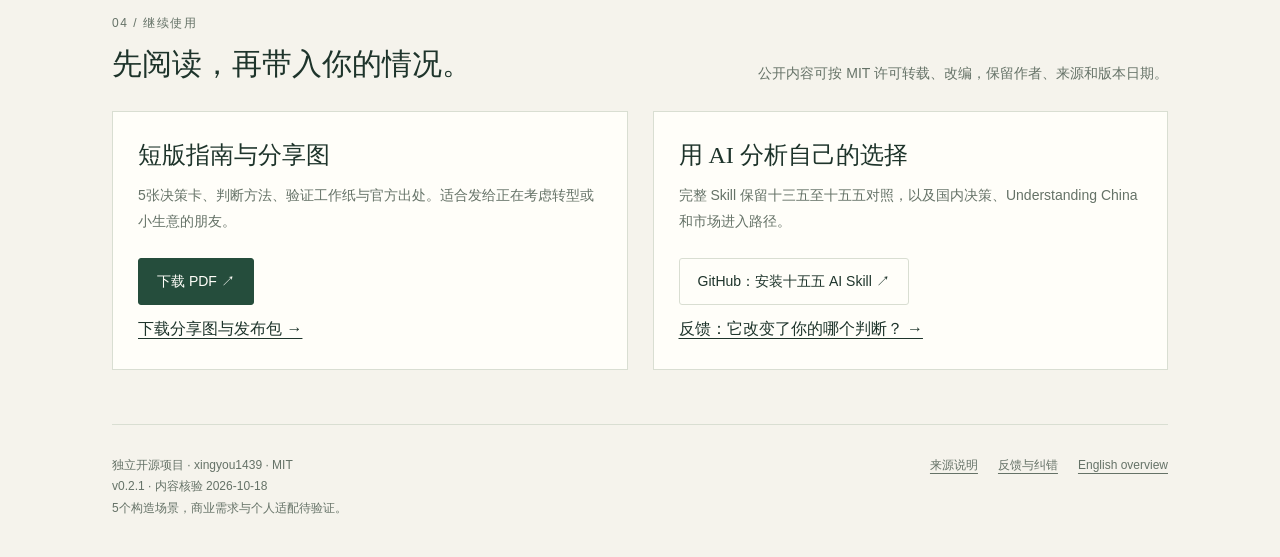
==== commit 354bd713: "Add generated English reader entry with bilingual navigation and SEO" ====
--- a/site/index.html
+++ b/site/index.html
@@ -1,7 +1,7 @@
 <!doctype html>
-<html lang="zh-CN"><head><meta charset="utf-8"><meta name="viewport" content="width=device-width, initial-scale=1"><title>十五五规划解读与职业创业选择｜未来五年机会与避坑指南</title><meta name="description" content="基于十三五、十四五与十五五规划，分析职业选择、技能学习、制造业AI服务与小生意方向。提供有出处的决策卡、免费短版PDF和开源AI Skill，区分政策依据、参与门槛与待验证条件。"><meta name="theme-color" content="#254d3c"><link rel="canonical" href="https://xingyou1439.github.io/china-five-year-plan-skill/"><meta property="og:title" content="十五五规划解读与职业创业选择｜未来五年机会与避坑指南"><meta property="og:description" content="基于十三五、十四五与十五五规划，分析职业选择、技能学习、制造业AI服务与小生意方向。提供有出处的决策卡、免费短版PDF和开源AI Skill，区分政策依据、参与门槛与待验证条件。"><meta property="og:type" content="article"><meta property="og:url" content="https://xingyou1439.github.io/china-five-year-plan-skill/"><meta property="og:locale" content="zh_CN"><link rel="stylesheet" href="style.css"></head>
-<body><div class="wrap"><header class="topbar"><a class="brand" href="https://xingyou1439.github.io/china-five-year-plan-skill/"><span class="mark">五</span>十五五 · 决策参考</a><nav class="nav" aria-label="主导航"><a href="https://xingyou1439.github.io/china-five-year-plan-skill/#cases">读案例</a><a href="https://xingyou1439.github.io/china-five-year-plan-skill/#downloads">下载</a><a class="desktop" href="https://github.com/xingyou1439/china-five-year-plan-skill" target="_blank" rel="noopener">GitHub 开源资料 ↗</a></nav></header></div><main class="wrap"><div class="hero"><div><div class="eyebrow">2026 → 2030 / 从政策到个人选择</div><h1>十五五规划，<br>怎样用来判断<br>职业与<em>创业选择</em>？</h1><p class="intro">未来五年，普通人的机会与避坑指南。结合十三五、十四五与十五五规划，研究职业选择、技能学习、AI服务与小生意方向。每项判断附政策出处、参与门槛和待验证条件。</p><div class="actions"><a class="btn" href="#cases">先看与我有关的案例 ↓</a><a class="btn secondary" href="https://github.com/xingyou1439/china-five-year-plan-skill/releases/download/v0.2.1/five-year-guide-v0.2.1.pdf">免费下载短版 PDF ↗</a></div><p class="tiny">无需安装即可阅读 · 免费开源 · 2026年10月18日核验</p></div><aside class="diagram"><div class="eyebrow">把大方向，拆到能行动的一步</div><h2>你的下一步，<br>走到哪一环了？</h2><div class="chain"><div><b>01</b><span>政策方向</span><span>找原文</span></div><div><b>02</b><span>实施工具与项目</span><span>查落实</span></div><div><b>03</b><span>客户与付款方</span><span>问采购</span></div><div><b>04</b><span>你能交付的任务</span><span>看能力</span></div><div><b>05</b><span>两周验证与停止条件</span><span>小步试</span></div></div><p class="tiny">找不到的一环，先留空。把缺口查清，本身就是有用的结果。</p></aside></div><div class="rail"><div><strong>先读 5 个具体问题</strong><span>按你已有的能力选</span></div><div><strong>分开看两种判断</strong><span>政策依据与商业假设</span></div><div><strong>带走一份验证清单</strong><span>先做一个小实验</span></div></div>
+<html lang="zh-CN"><head><meta charset="utf-8"><meta name="viewport" content="width=device-width, initial-scale=1"><title>十五五规划解读与职业创业选择｜未来五年机会与避坑指南</title><meta name="description" content="基于十三五、十四五与十五五规划，分析职业选择、技能学习、制造业AI服务与小生意方向。提供有出处的决策卡、免费短版PDF和开源AI Skill，区分政策依据、参与门槛与待验证条件。"><meta name="theme-color" content="#254d3c"><link rel="canonical" href="https://xingyou1439.github.io/china-five-year-plan-skill/"><meta property="og:title" content="十五五规划解读与职业创业选择｜未来五年机会与避坑指南"><meta property="og:description" content="基于十三五、十四五与十五五规划，分析职业选择、技能学习、制造业AI服务与小生意方向。提供有出处的决策卡、免费短版PDF和开源AI Skill，区分政策依据、参与门槛与待验证条件。"><meta property="og:type" content="article"><meta property="og:url" content="https://xingyou1439.github.io/china-five-year-plan-skill/"><meta property="og:locale" content="zh_CN"><link rel="alternate" hreflang="zh-CN" href="https://xingyou1439.github.io/china-five-year-plan-skill/"><link rel="alternate" hreflang="en" href="https://xingyou1439.github.io/china-five-year-plan-skill/en/"><link rel="alternate" hreflang="x-default" href="https://xingyou1439.github.io/china-five-year-plan-skill/en/"><link rel="stylesheet" href="style.css"></head>
+<body><div class="wrap"><header class="topbar"><a class="brand" href="https://xingyou1439.github.io/china-five-year-plan-skill/"><span class="mark">五</span>十五五 · 决策参考</a><nav class="nav" aria-label="主导航"><a href="https://xingyou1439.github.io/china-five-year-plan-skill/en/" lang="en" hreflang="en">English</a><a href="https://xingyou1439.github.io/china-five-year-plan-skill/#cases">读案例</a><a href="https://xingyou1439.github.io/china-five-year-plan-skill/#downloads">下载</a><a class="desktop" href="https://github.com/xingyou1439/china-five-year-plan-skill" target="_blank" rel="noopener">GitHub 开源资料 ↗</a></nav></header></div><main class="wrap"><div class="hero"><div><div class="eyebrow">2026 → 2030 / 从政策到个人选择</div><h1>十五五规划，<br>怎样用来判断<br>职业与<em>创业选择</em>？</h1><p class="intro">未来五年，普通人的机会与避坑指南。结合十三五、十四五与十五五规划，研究职业选择、技能学习、AI服务与小生意方向。每项判断附政策出处、参与门槛和待验证条件。</p><div class="actions"><a class="btn" href="#cases">先看与我有关的案例 ↓</a><a class="btn secondary" href="https://github.com/xingyou1439/china-five-year-plan-skill/releases/download/v0.2.1/five-year-guide-v0.2.1.pdf">免费下载短版 PDF ↗</a></div><p class="tiny">无需安装即可阅读 · 免费开源 · 2026年10月18日核验</p></div><aside class="diagram"><div class="eyebrow">把大方向，拆到能行动的一步</div><h2>你的下一步，<br>走到哪一环了？</h2><div class="chain"><div><b>01</b><span>政策方向</span><span>找原文</span></div><div><b>02</b><span>实施工具与项目</span><span>查落实</span></div><div><b>03</b><span>客户与付款方</span><span>问采购</span></div><div><b>04</b><span>你能交付的任务</span><span>看能力</span></div><div><b>05</b><span>两周验证与停止条件</span><span>小步试</span></div></div><p class="tiny">找不到的一环，先留空。把缺口查清，本身就是有用的结果。</p></aside></div><div class="rail"><div><strong>先读 5 个具体问题</strong><span>按你已有的能力选</span></div><div><strong>分开看两种判断</strong><span>政策依据与商业假设</span></div><div><strong>带走一份验证清单</strong><span>先做一个小实验</span></div></div>
 <section id="cases"><div class="section-head"><div><div class="eyebrow">01 / 找到你的起点</div><h2>十五五职业与创业：从具体问题开始。</h2></div><p>以下均为构造场景。政策引文已与所用文本核对；客户、付款与个人适配需要继续验证。</p></div><div class="filters" aria-label="按已有能力筛选"><button class="filter" data-filter="全部" aria-pressed="true">全部</button><button class="filter" data-filter="准备创业" aria-pressed="false">准备创业</button><button class="filter" data-filter="培训与咨询" aria-pressed="false">培训与咨询</button><button class="filter" data-filter="技术与交付" aria-pressed="false">技术与交付</button><button class="filter" data-filter="行业从业者" aria-pressed="false">行业从业者</button></div><p id="result-count" class="tiny" aria-live="polite">显示全部5个案例</p><div class="card-grid"><article class="teaser" data-audience="培训与咨询|技术与交付" id="case-01"><div class="card-meta"><span class="num">01</span><span>AI服务 · 构造场景</span></div><h3><a href="cards/manufacturing-ai.html" style="text-decoration:none">给制造企业做 AI，先培训、实施，还是做软件？</a></h3><p>先找一项反复发生的业务任务，再决定交付形式。</p><div class="teaser-bottom"><a href="cards/manufacturing-ai.html">看依据与两周动作 →</a><button class="bookmark" data-save="01" aria-pressed="false">加入清单 ＋</button></div></article><article class="teaser" data-audience="技术与交付|行业从业者" id="case-02"><div class="card-meta"><span class="num">02</span><span>机器人 · 构造场景</span></div><h3><a href="cards/robotics-services.html" style="text-decoration:none">不会造机器人，小团队能参与哪一段？</a></h3><p>从用户现场的一项任务入手，寻找已有交付链条中的缺口。</p><div class="teaser-bottom"><a href="cards/robotics-services.html">看依据与两周动作 →</a><button class="bookmark" data-save="02" aria-pressed="false">加入清单 ＋</button></div></article><article class="teaser" data-audience="行业从业者|培训与咨询" id="case-03"><div class="card-meta"><span class="num">03</span><span>养老服务 · 构造场景</span></div><h3><a href="cards/eldercare-payer.html" style="text-decoration:none">想做养老业务，老人、子女、机构，谁会付钱？</a></h3><p>把使用者、决策者、付款者和结算者分开写。</p><div class="teaser-bottom"><a href="cards/eldercare-payer.html">看依据与两周动作 →</a><button class="bookmark" data-save="03" aria-pressed="false">加入清单 ＋</button></div></article><article class="teaser" data-audience="准备创业|行业从业者|技术与交付|培训与咨询" id="case-04"><div class="card-meta"><span class="num">04</span><span>选方向 · 构造场景</span></div><h3><a href="cards/policy-to-order.html" style="text-decoration:none">国家支持的行业，为什么你仍然接不到订单？</a></h3><p>方向之后，还有项目、采购、角色与交付条件。</p><div class="teaser-bottom"><a href="cards/policy-to-order.html">看依据与两周动作 →</a><button class="bookmark" data-save="04" aria-pressed="false">加入清单 ＋</button></div></article><article class="teaser" data-audience="培训与咨询|准备创业|行业从业者" id="case-05"><div class="card-meta"><span class="num">05</span><span>技能迁移 · 构造场景</span></div><h3><a href="cards/skills-transfer.html" style="text-decoration:none">已有营销、设计或培训经验，怎样参与新方向？</a></h3><p>先换一个客户任务，做出样本，再决定是否彻底转行。</p><div class="teaser-bottom"><a href="cards/skills-transfer.html">看依据与两周动作 →</a><button class="bookmark" data-save="05" aria-pressed="false">加入清单 ＋</button></div></article></div></section>
 <section><div class="section-head"><div><div class="eyebrow">02 / 读懂判断</div><h2>十五五规划解读，怎样接到个人选择？</h2></div></div><p class="intro">十五五规划对应2026—2030年。先查原文支持的具体任务，再追踪实施文件和目标客户。准备转行时，核实岗位要求与已有能力；准备创业时，核实需求、付款方与交付条件。用一个小试验补上证据缺口，再决定投入。</p><div class="method"><div><div class="method-number">01</div><h3>政策到底说了什么</h3><p>用书名、章节和原文链接说明依据。补充文件保留影响判断的日期、地区和适用范围。</p></div><div><div class="method-number">02</div><h3>哪些仍然是假设</h3><p>服务设想和行动建议还需要实际验证。先核实付款、采购条件和你的交付能力。</p></div><div><div class="method-number">03</div><h3>先验证，再扩大投入</h3><p>设一个两周能完成的小动作，同时写下继续与停止条件。周期和数量是建议值。</p></div></div></section>
 <section id="plan"><div class="plan"><div class="plan-head"><div><div class="eyebrow">03 / 带走下一步</div><h2>我的两周验证清单</h2></div><span class="tiny">保存在当前浏览器，可下载留存</span></div><p id="plan-empty">从上方选择一张卡，先验证一个问题。这里的记录不会上传到服务器。</p><ul class="selected-list" id="selected-list"></ul><div class="form-grid"><label>我的城市与已有能力<input id="context" placeholder="例如：广州，有企业培训经验" maxlength="240"></label><label>这次最想查清的问题<input id="question" placeholder="例如：谁会采购一项询盘整理服务？" maxlength="240"></label><label>我愿意投入的时间与预算<textarea id="budget" placeholder="写一个能承受的试验上限" maxlength="500"></textarea></label><label>什么时候停止或调整<textarea id="stop" placeholder="例如：两周后仍找不到任务负责人，就换场景" maxlength="500"></textarea></label></div><div class="actions"><button class="btn" id="export-plan">下载我的验证清单 ↓</button><button class="btn secondary" id="clear-plan">清空本机记录</button></div><p class="tiny" id="storage-note">记录仅存当前浏览器。换设备或清理浏览器后可能丢失，请下载留存。</p></div></section>
-<section id="downloads"><div class="section-head"><div><div class="eyebrow">04 / 继续使用</div><h2>先阅读，再带入你的情况。</h2></div><p>公开内容可按 MIT 许可转载、改编，保留作者、来源和版本日期。</p></div><div class="download-row"><div class="download-block"><h3>短版指南与分享图</h3><p>5张决策卡、判断方法、验证工作纸与官方出处。适合发给正在考虑转型或小生意的朋友。</p><a class="btn" href="https://github.com/xingyou1439/china-five-year-plan-skill/releases/download/v0.2.1/five-year-guide-v0.2.1.pdf">下载 PDF ↗</a><br><a href="https://github.com/xingyou1439/china-five-year-plan-skill/releases/tag/v0.2.1">下载分享图与发布包 →</a></div><div class="download-block"><h3>用 AI 分析自己的选择</h3><p>完整 Skill 保留十三五至十五五对照，以及国内决策、Understanding China 和市场进入路径。</p><a class="btn secondary" href="https://github.com/xingyou1439/china-five-year-plan-skill#安装与使用">GitHub：安装十五五 AI Skill ↗</a><br><a href="https://github.com/xingyou1439/china-five-year-plan-skill/issues/new?template=guide-feedback.yml">反馈：它改变了你的哪个判断？ →</a></div></div></section></main><div class="wrap"><footer class="footer"><p>独立开源项目 · xingyou1439 · MIT<br>v0.2.1 · 内容核验 2026-10-18<br>5个构造场景，商业需求与个人适配待验证。</p><div class="footer-links"><a href="https://github.com/xingyou1439/china-five-year-plan-skill/blob/codex/initial-release/SOURCE_NOTICE.md">来源说明</a><a href="https://github.com/xingyou1439/china-five-year-plan-skill/issues/new?template=guide-feedback.yml">反馈与纠错</a><a href="https://github.com/xingyou1439/china-five-year-plan-skill/blob/codex/initial-release/README.en.md">English</a></div></footer></div><script id="guide-data" type="application/json">{"version": "0.2.1", "title": "未来五年，普通人的机会与避坑指南", "subtitle": "基于十五五规划的职业与小生意决策参考", "author": "xingyou1439", "reviewed": "2026-10-18", "scope": "5个构造场景；政策引文已核对，商业需求与个人适配未实证。", "source_url": "https://www.bjrd.gov.cn/zyfb/zt/14jqgrd04chybjdbthdztbd/wjbg/202603/t20260314_4557219.html", "reader_url": "https://xingyou1439.github.io/china-five-year-plan-skill/", "repository": "https://github.com/xingyou1439/china-five-year-plan-skill", "cards": [{"id": "01", "slug": "manufacturing-ai", "topic": "AI服务", "audience": ["培训与咨询", "技术与交付"], "title": "给制造企业做 AI，先培训、实施，还是做软件？", "short_title": "制造业 AI，先卖哪一步", "lead": "先找一项反复发生的业务任务，再决定交付形式。", "situation": "假设你有企业培训或流程梳理经验，想给本地制造企业提供 AI 服务，尚无同类付费项目。", "judgment": "政策关联直接；首单需求、交付能力和付款意愿待验证。", "policy_ids": ["P03", "P07"], "chapter": "第四章第一节；第十三章第一节", "update_ids": ["U01", "U04"], "interpretation": "规划支持制造业数智化和中小企业赋能。对小团队，可先研究现有流程中的一个环节；这不等于应立即开发通用软件。", "roles": ["培训：客户已有明确学习需求，验收是掌握和使用，而非签到。", "实施：交付一项可测量流程，例如用脱敏样本整理询盘与产品资料。", "软件：多个独立客户出现相同需求，且愿意持续付费后，再研究产品化。"], "payer": "先访谈业务负责人，再确认预算审批人。候选客户是具体企业；不能把地方政府、园区或财政资金默认成付款方。", "capability": "需要客户访谈、流程梳理和基本交付能力；涉及系统集成时需补技术伙伴。试验投入自行设为两周、最多3个人日，不先买服务器或招人。", "gap": "缺少具体任务的现状成本、授权样本和付款决策。", "steps": ["第1—3天：找5家同一细分行业企业，问最近一次任务如何完成、谁负责、哪里返工。", "第4—7天：选1个任务，取得脱敏样本；记录人工耗时、错误与复核成本。", "第8—14天：用现有工具做对照演示，提交范围、验收方式和试点报价；不接入生产控制。"], "success": "至少1位预算负责人愿意确认小范围付费试点的范围和验收方法；改进包含人工复核后的净效果。", "stop": "只有“AI很重要”的认可，没有任务、样本或预算负责人，先换任务或客户；不进入重开发。", "boundary": "客户数据需获授权；部署、数据和行业要求按具体项目核实。", "share_line": "先卖一个能验收的改善，再决定做成什么产品。", "seo_title": "十五五规划与制造业AI服务：先培训、实施，还是做软件？", "seo_description": "结合十五五规划的中小企业数智赋能方向，比较AI培训、流程实施与软件产品三种交付方式，梳理客户与付款方、能力门槛及两周验证动作。构造场景，需求与付费意愿待验证。", "related_ids": ["05", "04"]}, {"id": "02", "slug": "robotics-services", "topic": "机器人", "audience": ["技术与交付", "行业从业者"], "title": "不会造机器人，小团队能参与哪一段？", "short_title": "不会造机器人，先找场景", "lead": "从用户现场的一项任务入手，寻找已有交付链条中的缺口。", "situation": "假设你熟悉某类工厂或仓储现场，但没有整机研发能力，也没有机器人部署履历。", "judgment": "方向相关；参与位置取决于现场知识、专业能力及已有供应商关系。", "policy_ids": ["P04", "P05"], "chapter": "第五章第一节、第二节", "update_ids": ["U02"], "interpretation": "国家部署真实场景、联合体和应用验证。可研究场景整理、流程文档、数据质量辅助和验收记录等服务；这些角色是本项目推导，并非官方指定给个人的机会。", "roles": ["现场梳理：把任务、环境、例外情况和验收方式写清楚。", "交付辅助：为已有集成商提供经其确认的流程文档或测试记录。", "专业技术服务：具备相应能力后，再研究部署、数据或运维任务。"], "payer": "候选付款方是整机企业、集成商或具体场景用户。逐家确认谁采购、按什么验收；不能把专项行动当成现成订单。", "capability": "需有现场进入条件、基础行业知识和安全意识。试验设为两周、最多3个人日，仅做访谈和文档样本，不购置机器人。", "gap": "哪一家已有项目、需要外部服务、允许你接触哪些场景和资料？", "steps": ["第1—3天：找3家相关集成商或整机企业，以及2家场景用户，核实真实项目阶段。", "第4—7天：选1项已有任务，整理流程、异常和验收记录样表。", "第8—14天：请项目负责人评审样表，询问可外包范围、供应商要求和采购方式。"], "success": "至少1个真实项目负责人确认具体交付缺口，并愿意讨论采购条件或样本评审。", "stop": "只有展会演示和宣传需求，无法定位用户现场、负责人或交付要求，暂停投入。", "boundary": "现场作业、设备操作、数据采集需另行授权和能力核验；不把流程文档服务冒充安全认证。", "share_line": "先找到机器人真正干活的地方，再找你能交付的一段。", "seo_title": "十五五机器人方向：不会造机器人，小团队能参与哪一段？", "seo_description": "从十五五规划的应用场景与产业发展方向出发，研究机器人现场梳理、流程文档和交付辅助等候选服务，核查采购方、能力门槛和项目条件。构造场景，不代表已有订单。", "related_ids": ["04", "05"]}, {"id": "03", "slug": "eldercare-payer", "topic": "养老服务", "audience": ["行业从业者", "培训与咨询"], "title": "想做养老业务，老人、子女、机构，谁会付钱？", "short_title": "养老需求，先画付款关系", "lead": "把使用者、决策者、付款者和结算者分开写。", "situation": "假设你想提供适老服务、机构运营支持或数字工具，尚未确定具体服务项目和经营地区。", "judgment": "政策方向直接相关；具体项目的支付、准入和持续经营条件待验证。", "policy_ids": ["P22"], "chapter": "第四十章第一节", "update_ids": ["U03"], "interpretation": "养老方向包含不同的服务与支付路径。深圳案例说明消费补贴还要经过对象、项目、机构、凭证和结算等环节；不能据此推断所有养老产品都有补贴。", "roles": ["家庭自费：使用者可能是老人，决策和付费也可能由子女承担，需逐案确认。", "机构采购：为已有机构提供一个明确运营或工具服务，按机构采购流程核实。", "政策相关服务：先核对当地对象、服务清单、机构条件与核销流程，再讨论进入。"], "payer": "绘出使用者→购买决策者→实际付款者→审核结算方。深圳2026年案例有电子消费券抵扣和审核结算，不能视作服务商无条件领取补贴。", "capability": "需了解实际照护场景及服务责任。试验设为两周、最多3个人日，先访谈，不先租场地；专业照护任务需相应专业能力。", "gap": "具体服务是否有人自费购买、机构愿不愿采购，以及回款时间是否能承受？", "steps": ["第1—3天：选1座城市、1种具体服务，查当地现行规则及服务机构申报条件。", "第4—7天：在知情同意下，访谈3户相关家庭、2家机构，不收集病历和证件。", "第8—14天：分别画自费与机构采购路径，核实单次服务成本、凭证和回款条件。"], "success": "至少1条支付路径中的决策人确认需求、采购条件及可接受的价格形成方式。", "stop": "只有“老龄化一定有需求”的判断，或主要靠尚未确认的补贴维持收入，暂缓启动。", "boundary": "深圳文件仅作地区案例，不证明你的地区、主体或服务已具备资格；照护与医疗活动分别核实。", "share_line": "先说清谁使用、谁决定、谁付钱，再谈银发经济。", "seo_title": "十五五养老服务创业：老人、子女、机构，谁会付钱？", "seo_description": "结合十五五养老服务方向与有日期和地区边界的实施案例，区分使用者、决策者、付款方和结算方，研究自费与机构采购路径。具体地区资格、需求和回款条件待验证。", "related_ids": ["04", "05"]}, {"id": "04", "slug": "policy-to-order", "topic": "选方向", "audience": ["准备创业", "行业从业者", "技术与交付", "培训与咨询"], "title": "国家支持的行业，为什么你仍然接不到订单？", "short_title": "从政策方向，走到真实订单", "lead": "方向之后，还有项目、采购、角色与交付条件。", "situation": "假设你看到一个行业进入规划，准备投入时间或资金，但没有明确客户和采购证据。", "judgment": "能确认方向；当前订单与个人适配证据不足。", "policy_ids": ["P01", "P02"], "chapter": "第六十二章第一节、第二节", "update_ids": [], "interpretation": "年度计划和具体工作安排是从国家方向追踪落实的线索。产业发展任务的推进方式，不等于给每个参与者分配预算或订单。", "roles": ["查执行：把国家方向继续追到地方年度安排和实际责任主体。", "查采购：找到具体购买任务、预算来源、采购条件或真实客户访谈。", "查位置：明确自己交付什么、与谁竞争、什么情况下拿不到这单。"], "payer": "逐项填：谁发起、谁使用、谁验收、谁审批付款。没有答案时，付款方仍是未知。", "capability": "需要基本检索、访谈与成本估算。试验设为两周、最多2个人日；先核实一个小任务，不为一个产业大词建团队。", "gap": "政策目标→实施工具→具体项目→采购需求→可进入角色，哪一段尚无证据？", "steps": ["第1—3天：选1项方向，找到对应地方部门或具体企业，不广泛堆资料。", "第4—7天：核验1份现行项目或采购文件，或取得1次预算负责人访谈记录。", "第8—14天：对照资格、范围、验收和回款条件，写出能进入与不能进入的理由。"], "success": "至少连通一条有出处的实施链，并定位可接触的真实付款决策人；未连通的环节如实留空。", "stop": "始终只有规划、新闻和券商观点，找不到项目与客户，降为观察方向。", "boundary": "采购公告也不等于你符合投标条件，更不等于已经中标；不代写虚构资质。", "share_line": "政策方向是检索起点；先把通向客户的链条补齐。", "seo_title": "十五五创业方向怎么判断：从政策支持走到客户订单", "seo_description": "怎样把十五五规划中的行业方向拆到实施项目、采购主体、客户与可交付任务？用五个问题识别创业判断的证据缺口，并设计两周验证与停止条件。", "related_ids": ["01", "03"]}, {"id": "05", "slug": "skills-transfer", "topic": "技能迁移", "audience": ["培训与咨询", "准备创业", "行业从业者"], "title": "已有营销、设计或培训经验，怎样参与新方向？", "short_title": "先迁移能力，再决定转行", "lead": "先换一个客户任务，做出样本，再决定是否彻底转行。", "situation": "假设你有营销、设计或培训履历，想进入新的产业客户群，但缺少行业项目。", "judgment": "服务能力与政策方向有条件关联；个人适配须用样本和客户反馈验证。", "policy_ids": ["P06", "P23"], "chapter": "第六章第一节；第四十一章第二节", "update_ids": ["U01"], "interpretation": "规划支持生产性服务业与制造业融合及职业技能培训。品牌、设计、培训可作为候选服务，但具体岗位需求、工资和客户付费不能从规划直接推出。", "roles": ["营销经验：研究某类工业产品的客户访谈和案例表达，避免先承诺获客效果。", "设计经验：研究产品说明、培训材料与界面信息呈现；技术规格需客户确认。", "培训经验：围绕一个真实岗位任务做练习和评估，先确认企业愿意采用。"], "payer": "候选付款方是具体企业的市场、业务或培训负责人；先确认谁有预算。已有关系不等于新的任务会采购。", "capability": "盘点已交付作品、可证明能力和行业知识缺口。试验设为两周、最多3个人日；不先辞职、不先报长期培训班。", "gap": "新客户为什么选你？行业术语、工作流程和验收要求，哪部分还不会？", "steps": ["第1—3天：列3项可证明能力，选1个细分行业，访谈3位相关负责人。", "第4—7天：用公开或获授权的脱敏材料，做1个针对真实任务的样本。", "第8—14天：让目标客户指出错误并评审，提交一个范围明确的付费试点方案。"], "success": "至少1位负责人愿意把样本用于真实任务评审，并讨论范围和预算；不以点赞作为需求证明。", "stop": "只有同行夸奖、无法通过行业评审，先补知识或调整客户；不因热点彻底转行。", "boundary": "构造样本应注明演示性质，不把示例公司或模拟结果写成客户案例。", "share_line": "带着已有交付能力进入新客户场景，再补行业知识。", "seo_title": "十五五职业选择与技能转型：营销、设计、培训经验怎样用？", "seo_description": "结合十五五规划，研究营销、设计和培训经验如何迁移到新的客户任务，盘点可证明能力、行业知识和付款方，再用样本评审验证方向。构造示例，不承诺岗位或收入。", "related_ids": ["01", "02"]}], "updates": [{"id": "U01", "title": "促进中小企业发展“十五五”规划", "issuer": "工业和信息化部等十部门", "document_date": "2026-09-01", "retrieved": "2026-10-18", "url": "https://www.bypc.gov.cn/zfxxgk/bmdwxzjd/bmdw/qkjj/fdzdgknr/zczxwdk/art/2026/art_0e79c958171a4d4e8ed7e3a26af99803.html", "host": "北京市昌平区政府转载全文", "locator": "二、主要任务（三）第8项及专栏3；第5项加强品牌培育", "quote": "体系化培育一批面向中小企业典型应用场景的专业化工具产品、解决方案和服务商。", "summary": "部署按细分场景培育工具、解决方案和服务商，并提出品牌培育任务。", "scope": "国家专项规划；方向和任务，不证明某企业采购或某服务商已获资格。"}, {"id": "U02", "title": "两部门关于联合开展2026年度人形机器人与具身智能实景实训专项行动的通知", "issuer": "工业和信息化部办公厅、国务院国资委办公厅", "document_date": "2026-06-03", "published": "2026-06-08", "retrieved": "2026-10-18", "url": "https://www.miit.gov.cn/zwgk/zcwj/wjfb/tz/art/2026/art_f291ccd3da4c47ce95741de63cc088e6.html", "host": "工业和信息化部", "locator": "二、主要任务（二）（三）（四）", "quote": "支持以用户单位、整机企业（或应用服务商）为主体", "summary": "围绕真实场景开展联合体协作、数据治理与应用验证。", "scope": "通知列明的地区、有关央企及参考开展工作的主体；不证明个人可以直接承接。工作计划报送节点已过，不作为当前开放申报入口。"}, {"id": "U03", "title": "深圳市民政局关于向中度以上失能老年人发放养老服务消费补贴工作的通告", "issuer": "深圳市民政局", "document_date": "2026-01-23", "retrieved": "2026-10-18", "url": "https://www.sz.gov.cn/cn/xxgk/zfxxgj/tzgg/content/post_12614426.html", "host": "深圳市政府", "locator": "一、实施周期；二、补贴内容；三（四）服务供给与核销、（五）资金结算；附件2", "quote": "养老服务消费补贴原则上每月结算一次。", "summary": "在规定对象、项目与机构条件下，通过电子消费券抵扣，按流程上传凭证并审核结算。", "scope": "深圳2026年项目；不可外推全国、所有老人、所有服务或所有机构。未核实具体经营者入库资格。"}, {"id": "U04", "title": "中小企业数字化赋能专项行动方案（2025—2027年）", "issuer": "工业和信息化部、财政部、中国人民银行、金融监管总局", "document_date": "2024-12-12", "retrieved": "2026-10-18", "url": "https://app.www.gov.cn/govdata/gov/202412/14/522696/article.html", "host": "中国政府网转载工信部原文", "locator": "二（四）第10项、（六）第14—15项", "quote": "培育一批“小快轻准”数字化产品和解决方案", "summary": "部署在细分行业推广场景型产品和服务；涉及客户营销等应用场景。", "scope": "2025—2027年国家行动方案；地方实施、服务商遴选、具体预算均需另查。"}], "seo_title": "十五五规划解读与职业创业选择｜未来五年机会与避坑指南", "seo_description": "基于十三五、十四五与十五五规划，分析职业选择、技能学习、制造业AI服务与小生意方向。提供有出处的决策卡、免费短版PDF和开源AI Skill，区分政策依据、参与门槛与待验证条件。"}</script><script src="app.js" defer></script><div id="toast" class="toast" role="status" hidden></div></body></html>+<section id="downloads"><div class="section-head"><div><div class="eyebrow">04 / 继续使用</div><h2>先阅读，再带入你的情况。</h2></div><p>公开内容可按 MIT 许可转载、改编，保留作者、来源和版本日期。</p></div><div class="download-row"><div class="download-block"><h3>短版指南与分享图</h3><p>5张决策卡、判断方法、验证工作纸与官方出处。适合发给正在考虑转型或小生意的朋友。</p><a class="btn" href="https://github.com/xingyou1439/china-five-year-plan-skill/releases/download/v0.2.1/five-year-guide-v0.2.1.pdf">下载 PDF ↗</a><br><a href="https://github.com/xingyou1439/china-five-year-plan-skill/releases/tag/v0.2.1">下载分享图与发布包 →</a></div><div class="download-block"><h3>用 AI 分析自己的选择</h3><p>完整 Skill 保留十三五至十五五对照，以及国内决策、Understanding China 和市场进入路径。</p><a class="btn secondary" href="https://github.com/xingyou1439/china-five-year-plan-skill#安装与使用">GitHub：安装十五五 AI Skill ↗</a><br><a href="https://github.com/xingyou1439/china-five-year-plan-skill/issues/new?template=guide-feedback.yml">反馈：它改变了你的哪个判断？ →</a></div></div></section></main><div class="wrap"><footer class="footer"><p>独立开源项目 · xingyou1439 · MIT<br>v0.2.1 · 内容核验 2026-10-18<br>5个构造场景，商业需求与个人适配待验证。</p><div class="footer-links"><a href="https://github.com/xingyou1439/china-five-year-plan-skill/blob/codex/initial-release/SOURCE_NOTICE.md">来源说明</a><a href="https://github.com/xingyou1439/china-five-year-plan-skill/issues/new?template=guide-feedback.yml">反馈与纠错</a><a href="https://xingyou1439.github.io/china-five-year-plan-skill/en/" lang="en" hreflang="en">English overview</a></div></footer></div><script id="guide-data" type="application/json">{"version": "0.2.1", "title": "未来五年，普通人的机会与避坑指南", "subtitle": "基于十五五规划的职业与小生意决策参考", "author": "xingyou1439", "reviewed": "2026-10-18", "scope": "5个构造场景；政策引文已核对，商业需求与个人适配未实证。", "source_url": "https://www.bjrd.gov.cn/zyfb/zt/14jqgrd04chybjdbthdztbd/wjbg/202603/t20260314_4557219.html", "reader_url": "https://xingyou1439.github.io/china-five-year-plan-skill/", "repository": "https://github.com/xingyou1439/china-five-year-plan-skill", "cards": [{"id": "01", "slug": "manufacturing-ai", "topic": "AI服务", "audience": ["培训与咨询", "技术与交付"], "title": "给制造企业做 AI，先培训、实施，还是做软件？", "short_title": "制造业 AI，先卖哪一步", "lead": "先找一项反复发生的业务任务，再决定交付形式。", "situation": "假设你有企业培训或流程梳理经验，想给本地制造企业提供 AI 服务，尚无同类付费项目。", "judgment": "政策关联直接；首单需求、交付能力和付款意愿待验证。", "policy_ids": ["P03", "P07"], "chapter": "第四章第一节；第十三章第一节", "update_ids": ["U01", "U04"], "interpretation": "规划支持制造业数智化和中小企业赋能。对小团队，可先研究现有流程中的一个环节；这不等于应立即开发通用软件。", "roles": ["培训：客户已有明确学习需求，验收是掌握和使用，而非签到。", "实施：交付一项可测量流程，例如用脱敏样本整理询盘与产品资料。", "软件：多个独立客户出现相同需求，且愿意持续付费后，再研究产品化。"], "payer": "先访谈业务负责人，再确认预算审批人。候选客户是具体企业；不能把地方政府、园区或财政资金默认成付款方。", "capability": "需要客户访谈、流程梳理和基本交付能力；涉及系统集成时需补技术伙伴。试验投入自行设为两周、最多3个人日，不先买服务器或招人。", "gap": "缺少具体任务的现状成本、授权样本和付款决策。", "steps": ["第1—3天：找5家同一细分行业企业，问最近一次任务如何完成、谁负责、哪里返工。", "第4—7天：选1个任务，取得脱敏样本；记录人工耗时、错误与复核成本。", "第8—14天：用现有工具做对照演示，提交范围、验收方式和试点报价；不接入生产控制。"], "success": "至少1位预算负责人愿意确认小范围付费试点的范围和验收方法；改进包含人工复核后的净效果。", "stop": "只有“AI很重要”的认可，没有任务、样本或预算负责人，先换任务或客户；不进入重开发。", "boundary": "客户数据需获授权；部署、数据和行业要求按具体项目核实。", "share_line": "先卖一个能验收的改善，再决定做成什么产品。", "seo_title": "十五五规划与制造业AI服务：先培训、实施，还是做软件？", "seo_description": "结合十五五规划的中小企业数智赋能方向，比较AI培训、流程实施与软件产品三种交付方式，梳理客户与付款方、能力门槛及两周验证动作。构造场景，需求与付费意愿待验证。", "related_ids": ["05", "04"]}, {"id": "02", "slug": "robotics-services", "topic": "机器人", "audience": ["技术与交付", "行业从业者"], "title": "不会造机器人，小团队能参与哪一段？", "short_title": "不会造机器人，先找场景", "lead": "从用户现场的一项任务入手，寻找已有交付链条中的缺口。", "situation": "假设你熟悉某类工厂或仓储现场，但没有整机研发能力，也没有机器人部署履历。", "judgment": "方向相关；参与位置取决于现场知识、专业能力及已有供应商关系。", "policy_ids": ["P04", "P05"], "chapter": "第五章第一节、第二节", "update_ids": ["U02"], "interpretation": "国家部署真实场景、联合体和应用验证。可研究场景整理、流程文档、数据质量辅助和验收记录等服务；这些角色是本项目推导，并非官方指定给个人的机会。", "roles": ["现场梳理：把任务、环境、例外情况和验收方式写清楚。", "交付辅助：为已有集成商提供经其确认的流程文档或测试记录。", "专业技术服务：具备相应能力后，再研究部署、数据或运维任务。"], "payer": "候选付款方是整机企业、集成商或具体场景用户。逐家确认谁采购、按什么验收；不能把专项行动当成现成订单。", "capability": "需有现场进入条件、基础行业知识和安全意识。试验设为两周、最多3个人日，仅做访谈和文档样本，不购置机器人。", "gap": "哪一家已有项目、需要外部服务、允许你接触哪些场景和资料？", "steps": ["第1—3天：找3家相关集成商或整机企业，以及2家场景用户，核实真实项目阶段。", "第4—7天：选1项已有任务，整理流程、异常和验收记录样表。", "第8—14天：请项目负责人评审样表，询问可外包范围、供应商要求和采购方式。"], "success": "至少1个真实项目负责人确认具体交付缺口，并愿意讨论采购条件或样本评审。", "stop": "只有展会演示和宣传需求，无法定位用户现场、负责人或交付要求，暂停投入。", "boundary": "现场作业、设备操作、数据采集需另行授权和能力核验；不把流程文档服务冒充安全认证。", "share_line": "先找到机器人真正干活的地方，再找你能交付的一段。", "seo_title": "十五五机器人方向：不会造机器人，小团队能参与哪一段？", "seo_description": "从十五五规划的应用场景与产业发展方向出发，研究机器人现场梳理、流程文档和交付辅助等候选服务，核查采购方、能力门槛和项目条件。构造场景，不代表已有订单。", "related_ids": ["04", "05"]}, {"id": "03", "slug": "eldercare-payer", "topic": "养老服务", "audience": ["行业从业者", "培训与咨询"], "title": "想做养老业务，老人、子女、机构，谁会付钱？", "short_title": "养老需求，先画付款关系", "lead": "把使用者、决策者、付款者和结算者分开写。", "situation": "假设你想提供适老服务、机构运营支持或数字工具，尚未确定具体服务项目和经营地区。", "judgment": "政策方向直接相关；具体项目的支付、准入和持续经营条件待验证。", "policy_ids": ["P22"], "chapter": "第四十章第一节", "update_ids": ["U03"], "interpretation": "养老方向包含不同的服务与支付路径。深圳案例说明消费补贴还要经过对象、项目、机构、凭证和结算等环节；不能据此推断所有养老产品都有补贴。", "roles": ["家庭自费：使用者可能是老人，决策和付费也可能由子女承担，需逐案确认。", "机构采购：为已有机构提供一个明确运营或工具服务，按机构采购流程核实。", "政策相关服务：先核对当地对象、服务清单、机构条件与核销流程，再讨论进入。"], "payer": "绘出使用者→购买决策者→实际付款者→审核结算方。深圳2026年案例有电子消费券抵扣和审核结算，不能视作服务商无条件领取补贴。", "capability": "需了解实际照护场景及服务责任。试验设为两周、最多3个人日，先访谈，不先租场地；专业照护任务需相应专业能力。", "gap": "具体服务是否有人自费购买、机构愿不愿采购，以及回款时间是否能承受？", "steps": ["第1—3天：选1座城市、1种具体服务，查当地现行规则及服务机构申报条件。", "第4—7天：在知情同意下，访谈3户相关家庭、2家机构，不收集病历和证件。", "第8—14天：分别画自费与机构采购路径，核实单次服务成本、凭证和回款条件。"], "success": "至少1条支付路径中的决策人确认需求、采购条件及可接受的价格形成方式。", "stop": "只有“老龄化一定有需求”的判断，或主要靠尚未确认的补贴维持收入，暂缓启动。", "boundary": "深圳文件仅作地区案例，不证明你的地区、主体或服务已具备资格；照护与医疗活动分别核实。", "share_line": "先说清谁使用、谁决定、谁付钱，再谈银发经济。", "seo_title": "十五五养老服务创业：老人、子女、机构，谁会付钱？", "seo_description": "结合十五五养老服务方向与有日期和地区边界的实施案例，区分使用者、决策者、付款方和结算方，研究自费与机构采购路径。具体地区资格、需求和回款条件待验证。", "related_ids": ["04", "05"]}, {"id": "04", "slug": "policy-to-order", "topic": "选方向", "audience": ["准备创业", "行业从业者", "技术与交付", "培训与咨询"], "title": "国家支持的行业，为什么你仍然接不到订单？", "short_title": "从政策方向，走到真实订单", "lead": "方向之后，还有项目、采购、角色与交付条件。", "situation": "假设你看到一个行业进入规划，准备投入时间或资金，但没有明确客户和采购证据。", "judgment": "能确认方向；当前订单与个人适配证据不足。", "policy_ids": ["P01", "P02"], "chapter": "第六十二章第一节、第二节", "update_ids": [], "interpretation": "年度计划和具体工作安排是从国家方向追踪落实的线索。产业发展任务的推进方式，不等于给每个参与者分配预算或订单。", "roles": ["查执行：把国家方向继续追到地方年度安排和实际责任主体。", "查采购：找到具体购买任务、预算来源、采购条件或真实客户访谈。", "查位置：明确自己交付什么、与谁竞争、什么情况下拿不到这单。"], "payer": "逐项填：谁发起、谁使用、谁验收、谁审批付款。没有答案时，付款方仍是未知。", "capability": "需要基本检索、访谈与成本估算。试验设为两周、最多2个人日；先核实一个小任务，不为一个产业大词建团队。", "gap": "政策目标→实施工具→具体项目→采购需求→可进入角色，哪一段尚无证据？", "steps": ["第1—3天：选1项方向，找到对应地方部门或具体企业，不广泛堆资料。", "第4—7天：核验1份现行项目或采购文件，或取得1次预算负责人访谈记录。", "第8—14天：对照资格、范围、验收和回款条件，写出能进入与不能进入的理由。"], "success": "至少连通一条有出处的实施链，并定位可接触的真实付款决策人；未连通的环节如实留空。", "stop": "始终只有规划、新闻和券商观点，找不到项目与客户，降为观察方向。", "boundary": "采购公告也不等于你符合投标条件，更不等于已经中标；不代写虚构资质。", "share_line": "政策方向是检索起点；先把通向客户的链条补齐。", "seo_title": "十五五创业方向怎么判断：从政策支持走到客户订单", "seo_description": "怎样把十五五规划中的行业方向拆到实施项目、采购主体、客户与可交付任务？用五个问题识别创业判断的证据缺口，并设计两周验证与停止条件。", "related_ids": ["01", "03"]}, {"id": "05", "slug": "skills-transfer", "topic": "技能迁移", "audience": ["培训与咨询", "准备创业", "行业从业者"], "title": "已有营销、设计或培训经验，怎样参与新方向？", "short_title": "先迁移能力，再决定转行", "lead": "先换一个客户任务，做出样本，再决定是否彻底转行。", "situation": "假设你有营销、设计或培训履历，想进入新的产业客户群，但缺少行业项目。", "judgment": "服务能力与政策方向有条件关联；个人适配须用样本和客户反馈验证。", "policy_ids": ["P06", "P23"], "chapter": "第六章第一节；第四十一章第二节", "update_ids": ["U01"], "interpretation": "规划支持生产性服务业与制造业融合及职业技能培训。品牌、设计、培训可作为候选服务，但具体岗位需求、工资和客户付费不能从规划直接推出。", "roles": ["营销经验：研究某类工业产品的客户访谈和案例表达，避免先承诺获客效果。", "设计经验：研究产品说明、培训材料与界面信息呈现；技术规格需客户确认。", "培训经验：围绕一个真实岗位任务做练习和评估，先确认企业愿意采用。"], "payer": "候选付款方是具体企业的市场、业务或培训负责人；先确认谁有预算。已有关系不等于新的任务会采购。", "capability": "盘点已交付作品、可证明能力和行业知识缺口。试验设为两周、最多3个人日；不先辞职、不先报长期培训班。", "gap": "新客户为什么选你？行业术语、工作流程和验收要求，哪部分还不会？", "steps": ["第1—3天：列3项可证明能力，选1个细分行业，访谈3位相关负责人。", "第4—7天：用公开或获授权的脱敏材料，做1个针对真实任务的样本。", "第8—14天：让目标客户指出错误并评审，提交一个范围明确的付费试点方案。"], "success": "至少1位负责人愿意把样本用于真实任务评审，并讨论范围和预算；不以点赞作为需求证明。", "stop": "只有同行夸奖、无法通过行业评审，先补知识或调整客户；不因热点彻底转行。", "boundary": "构造样本应注明演示性质，不把示例公司或模拟结果写成客户案例。", "share_line": "带着已有交付能力进入新客户场景，再补行业知识。", "seo_title": "十五五职业选择与技能转型：营销、设计、培训经验怎样用？", "seo_description": "结合十五五规划，研究营销、设计和培训经验如何迁移到新的客户任务，盘点可证明能力、行业知识和付款方，再用样本评审验证方向。构造示例，不承诺岗位或收入。", "related_ids": ["01", "02"]}], "updates": [{"id": "U01", "title": "促进中小企业发展“十五五”规划", "issuer": "工业和信息化部等十部门", "document_date": "2026-09-01", "retrieved": "2026-10-18", "url": "https://www.bypc.gov.cn/zfxxgk/bmdwxzjd/bmdw/qkjj/fdzdgknr/zczxwdk/art/2026/art_0e79c958171a4d4e8ed7e3a26af99803.html", "host": "北京市昌平区政府转载全文", "locator": "二、主要任务（三）第8项及专栏3；第5项加强品牌培育", "quote": "体系化培育一批面向中小企业典型应用场景的专业化工具产品、解决方案和服务商。", "summary": "部署按细分场景培育工具、解决方案和服务商，并提出品牌培育任务。", "scope": "国家专项规划；方向和任务，不证明某企业采购或某服务商已获资格。"}, {"id": "U02", "title": "两部门关于联合开展2026年度人形机器人与具身智能实景实训专项行动的通知", "issuer": "工业和信息化部办公厅、国务院国资委办公厅", "document_date": "2026-06-03", "published": "2026-06-08", "retrieved": "2026-10-18", "url": "https://www.miit.gov.cn/zwgk/zcwj/wjfb/tz/art/2026/art_f291ccd3da4c47ce95741de63cc088e6.html", "host": "工业和信息化部", "locator": "二、主要任务（二）（三）（四）", "quote": "支持以用户单位、整机企业（或应用服务商）为主体", "summary": "围绕真实场景开展联合体协作、数据治理与应用验证。", "scope": "通知列明的地区、有关央企及参考开展工作的主体；不证明个人可以直接承接。工作计划报送节点已过，不作为当前开放申报入口。"}, {"id": "U03", "title": "深圳市民政局关于向中度以上失能老年人发放养老服务消费补贴工作的通告", "issuer": "深圳市民政局", "document_date": "2026-01-23", "retrieved": "2026-10-18", "url": "https://www.sz.gov.cn/cn/xxgk/zfxxgj/tzgg/content/post_12614426.html", "host": "深圳市政府", "locator": "一、实施周期；二、补贴内容；三（四）服务供给与核销、（五）资金结算；附件2", "quote": "养老服务消费补贴原则上每月结算一次。", "summary": "在规定对象、项目与机构条件下，通过电子消费券抵扣，按流程上传凭证并审核结算。", "scope": "深圳2026年项目；不可外推全国、所有老人、所有服务或所有机构。未核实具体经营者入库资格。"}, {"id": "U04", "title": "中小企业数字化赋能专项行动方案（2025—2027年）", "issuer": "工业和信息化部、财政部、中国人民银行、金融监管总局", "document_date": "2024-12-12", "retrieved": "2026-10-18", "url": "https://app.www.gov.cn/govdata/gov/202412/14/522696/article.html", "host": "中国政府网转载工信部原文", "locator": "二（四）第10项、（六）第14—15项", "quote": "培育一批“小快轻准”数字化产品和解决方案", "summary": "部署在细分行业推广场景型产品和服务；涉及客户营销等应用场景。", "scope": "2025—2027年国家行动方案；地方实施、服务商遴选、具体预算均需另查。"}], "seo_title": "十五五规划解读与职业创业选择｜未来五年机会与避坑指南", "seo_description": "基于十三五、十四五与十五五规划，分析职业选择、技能学习、制造业AI服务与小生意方向。提供有出处的决策卡、免费短版PDF和开源AI Skill，区分政策依据、参与门槛与待验证条件。"}</script><script src="app.js" defer></script><div id="toast" class="toast" role="status" hidden></div></body></html>
--- a/site/style.css
+++ b/site/style.css
@@ -5,3 +5,5 @@
 @media print{.topbar,.actions,.filters,.plan,.nav,.footer-links,.bookmark,.toast{display:none!important}body{background:white;color:black}.wrap{max-width:none;padding:0}.hero{display:block;padding:20px 0}.diagram{display:none}.card-grid{display:block}.teaser{break-inside:avoid;margin-bottom:15px;min-height:0}.block{break-inside:avoid}.detail{padding:0}.status{display:flex}.status div{flex:1}}
 
 .share-qr{float:right;width:130px;height:130px;margin-left:22px;background:white;padding:4px}.share-foot{min-height:155px}
+
+html[lang="en"] .detail{overflow-wrap:anywhere}html[lang="en"] .topbar{flex-wrap:wrap}html[lang="en"] .nav{flex-wrap:wrap}html[lang="en"] pre{overflow-wrap:anywhere}html[lang="en"] h1{font-family:var(--sans)}
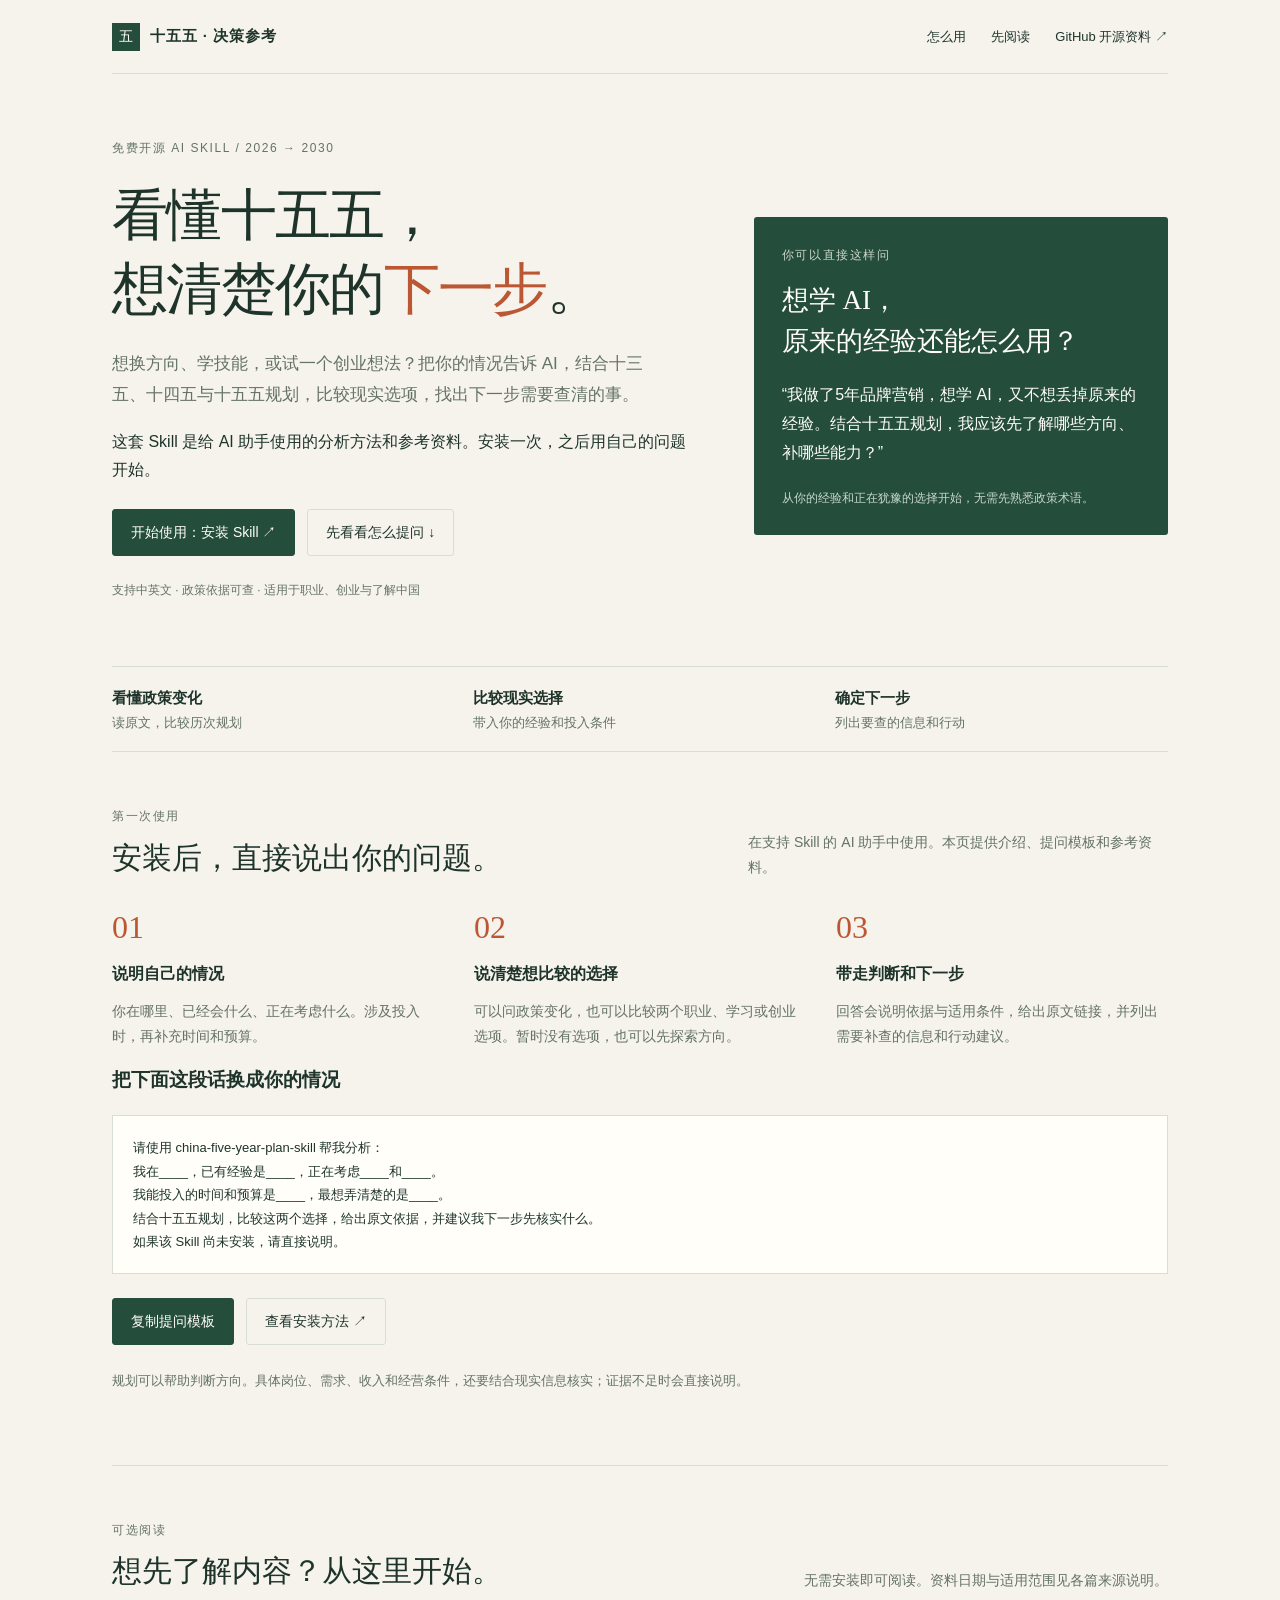
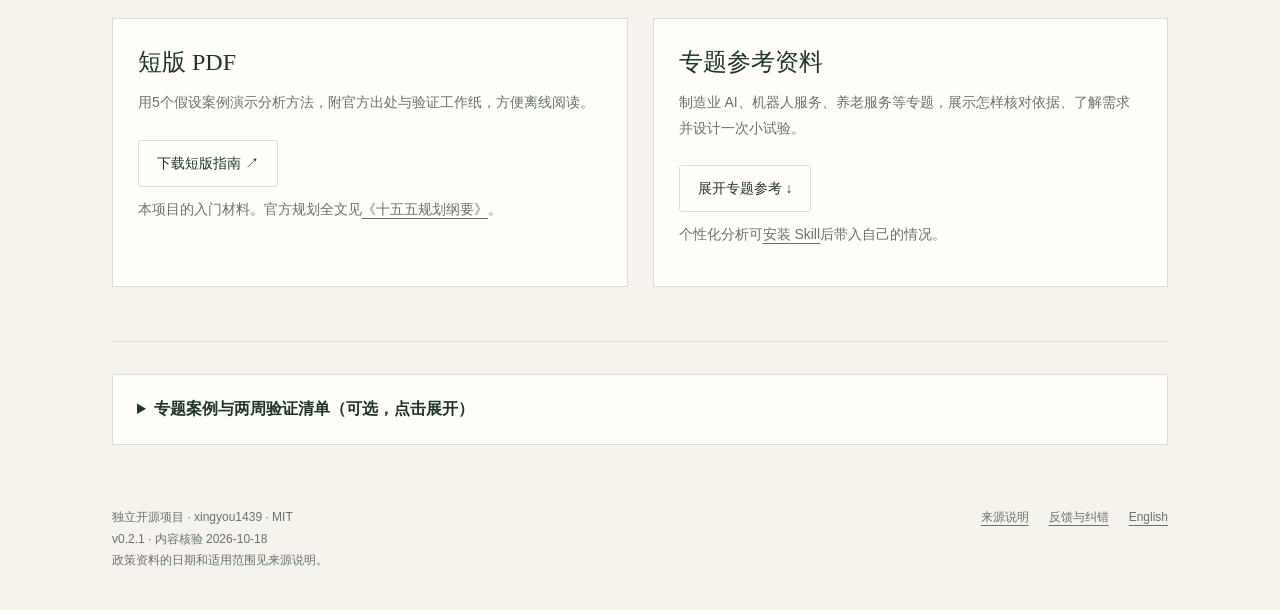
==== commit 84d179c9: "Simplify onboarding and move decision cards to optional reading" ====
--- a/site/index.html
+++ b/site/index.html
@@ -1,7 +1,16 @@
 <!doctype html>
-<html lang="zh-CN"><head><meta charset="utf-8"><meta name="viewport" content="width=device-width, initial-scale=1"><title>十五五规划解读与职业创业选择｜未来五年机会与避坑指南</title><meta name="description" content="基于十三五、十四五与十五五规划，分析职业选择、技能学习、制造业AI服务与小生意方向。提供有出处的决策卡、免费短版PDF和开源AI Skill，区分政策依据、参与门槛与待验证条件。"><meta name="theme-color" content="#254d3c"><link rel="canonical" href="https://xingyou1439.github.io/china-five-year-plan-skill/"><meta property="og:title" content="十五五规划解读与职业创业选择｜未来五年机会与避坑指南"><meta property="og:description" content="基于十三五、十四五与十五五规划，分析职业选择、技能学习、制造业AI服务与小生意方向。提供有出处的决策卡、免费短版PDF和开源AI Skill，区分政策依据、参与门槛与待验证条件。"><meta property="og:type" content="article"><meta property="og:url" content="https://xingyou1439.github.io/china-five-year-plan-skill/"><meta property="og:locale" content="zh_CN"><link rel="alternate" hreflang="zh-CN" href="https://xingyou1439.github.io/china-five-year-plan-skill/"><link rel="alternate" hreflang="en" href="https://xingyou1439.github.io/china-five-year-plan-skill/en/"><link rel="alternate" hreflang="x-default" href="https://xingyou1439.github.io/china-five-year-plan-skill/en/"><link rel="stylesheet" href="style.css"></head>
-<body><div class="wrap"><header class="topbar"><a class="brand" href="https://xingyou1439.github.io/china-five-year-plan-skill/"><span class="mark">五</span>十五五 · 决策参考</a><nav class="nav" aria-label="主导航"><a href="https://xingyou1439.github.io/china-five-year-plan-skill/en/" lang="en" hreflang="en">English</a><a href="https://xingyou1439.github.io/china-five-year-plan-skill/#cases">读案例</a><a href="https://xingyou1439.github.io/china-five-year-plan-skill/#downloads">下载</a><a class="desktop" href="https://github.com/xingyou1439/china-five-year-plan-skill" target="_blank" rel="noopener">GitHub 开源资料 ↗</a></nav></header></div><main class="wrap"><div class="hero"><div><div class="eyebrow">2026 → 2030 / 从政策到个人选择</div><h1>十五五规划，<br>怎样用来判断<br>职业与<em>创业选择</em>？</h1><p class="intro">未来五年，普通人的机会与避坑指南。结合十三五、十四五与十五五规划，研究职业选择、技能学习、AI服务与小生意方向。每项判断附政策出处、参与门槛和待验证条件。</p><div class="actions"><a class="btn" href="#cases">先看与我有关的案例 ↓</a><a class="btn secondary" href="https://github.com/xingyou1439/china-five-year-plan-skill/releases/download/v0.2.1/five-year-guide-v0.2.1.pdf">免费下载短版 PDF ↗</a></div><p class="tiny">无需安装即可阅读 · 免费开源 · 2026年10月18日核验</p></div><aside class="diagram"><div class="eyebrow">把大方向，拆到能行动的一步</div><h2>你的下一步，<br>走到哪一环了？</h2><div class="chain"><div><b>01</b><span>政策方向</span><span>找原文</span></div><div><b>02</b><span>实施工具与项目</span><span>查落实</span></div><div><b>03</b><span>客户与付款方</span><span>问采购</span></div><div><b>04</b><span>你能交付的任务</span><span>看能力</span></div><div><b>05</b><span>两周验证与停止条件</span><span>小步试</span></div></div><p class="tiny">找不到的一环，先留空。把缺口查清，本身就是有用的结果。</p></aside></div><div class="rail"><div><strong>先读 5 个具体问题</strong><span>按你已有的能力选</span></div><div><strong>分开看两种判断</strong><span>政策依据与商业假设</span></div><div><strong>带走一份验证清单</strong><span>先做一个小实验</span></div></div>
-<section id="cases"><div class="section-head"><div><div class="eyebrow">01 / 找到你的起点</div><h2>十五五职业与创业：从具体问题开始。</h2></div><p>以下均为构造场景。政策引文已与所用文本核对；客户、付款与个人适配需要继续验证。</p></div><div class="filters" aria-label="按已有能力筛选"><button class="filter" data-filter="全部" aria-pressed="true">全部</button><button class="filter" data-filter="准备创业" aria-pressed="false">准备创业</button><button class="filter" data-filter="培训与咨询" aria-pressed="false">培训与咨询</button><button class="filter" data-filter="技术与交付" aria-pressed="false">技术与交付</button><button class="filter" data-filter="行业从业者" aria-pressed="false">行业从业者</button></div><p id="result-count" class="tiny" aria-live="polite">显示全部5个案例</p><div class="card-grid"><article class="teaser" data-audience="培训与咨询|技术与交付" id="case-01"><div class="card-meta"><span class="num">01</span><span>AI服务 · 构造场景</span></div><h3><a href="cards/manufacturing-ai.html" style="text-decoration:none">给制造企业做 AI，先培训、实施，还是做软件？</a></h3><p>先找一项反复发生的业务任务，再决定交付形式。</p><div class="teaser-bottom"><a href="cards/manufacturing-ai.html">看依据与两周动作 →</a><button class="bookmark" data-save="01" aria-pressed="false">加入清单 ＋</button></div></article><article class="teaser" data-audience="技术与交付|行业从业者" id="case-02"><div class="card-meta"><span class="num">02</span><span>机器人 · 构造场景</span></div><h3><a href="cards/robotics-services.html" style="text-decoration:none">不会造机器人，小团队能参与哪一段？</a></h3><p>从用户现场的一项任务入手，寻找已有交付链条中的缺口。</p><div class="teaser-bottom"><a href="cards/robotics-services.html">看依据与两周动作 →</a><button class="bookmark" data-save="02" aria-pressed="false">加入清单 ＋</button></div></article><article class="teaser" data-audience="行业从业者|培训与咨询" id="case-03"><div class="card-meta"><span class="num">03</span><span>养老服务 · 构造场景</span></div><h3><a href="cards/eldercare-payer.html" style="text-decoration:none">想做养老业务，老人、子女、机构，谁会付钱？</a></h3><p>把使用者、决策者、付款者和结算者分开写。</p><div class="teaser-bottom"><a href="cards/eldercare-payer.html">看依据与两周动作 →</a><button class="bookmark" data-save="03" aria-pressed="false">加入清单 ＋</button></div></article><article class="teaser" data-audience="准备创业|行业从业者|技术与交付|培训与咨询" id="case-04"><div class="card-meta"><span class="num">04</span><span>选方向 · 构造场景</span></div><h3><a href="cards/policy-to-order.html" style="text-decoration:none">国家支持的行业，为什么你仍然接不到订单？</a></h3><p>方向之后，还有项目、采购、角色与交付条件。</p><div class="teaser-bottom"><a href="cards/policy-to-order.html">看依据与两周动作 →</a><button class="bookmark" data-save="04" aria-pressed="false">加入清单 ＋</button></div></article><article class="teaser" data-audience="培训与咨询|准备创业|行业从业者" id="case-05"><div class="card-meta"><span class="num">05</span><span>技能迁移 · 构造场景</span></div><h3><a href="cards/skills-transfer.html" style="text-decoration:none">已有营销、设计或培训经验，怎样参与新方向？</a></h3><p>先换一个客户任务，做出样本，再决定是否彻底转行。</p><div class="teaser-bottom"><a href="cards/skills-transfer.html">看依据与两周动作 →</a><button class="bookmark" data-save="05" aria-pressed="false">加入清单 ＋</button></div></article></div></section>
-<section><div class="section-head"><div><div class="eyebrow">02 / 读懂判断</div><h2>十五五规划解读，怎样接到个人选择？</h2></div></div><p class="intro">十五五规划对应2026—2030年。先查原文支持的具体任务，再追踪实施文件和目标客户。准备转行时，核实岗位要求与已有能力；准备创业时，核实需求、付款方与交付条件。用一个小试验补上证据缺口，再决定投入。</p><div class="method"><div><div class="method-number">01</div><h3>政策到底说了什么</h3><p>用书名、章节和原文链接说明依据。补充文件保留影响判断的日期、地区和适用范围。</p></div><div><div class="method-number">02</div><h3>哪些仍然是假设</h3><p>服务设想和行动建议还需要实际验证。先核实付款、采购条件和你的交付能力。</p></div><div><div class="method-number">03</div><h3>先验证，再扩大投入</h3><p>设一个两周能完成的小动作，同时写下继续与停止条件。周期和数量是建议值。</p></div></div></section>
-<section id="plan"><div class="plan"><div class="plan-head"><div><div class="eyebrow">03 / 带走下一步</div><h2>我的两周验证清单</h2></div><span class="tiny">保存在当前浏览器，可下载留存</span></div><p id="plan-empty">从上方选择一张卡，先验证一个问题。这里的记录不会上传到服务器。</p><ul class="selected-list" id="selected-list"></ul><div class="form-grid"><label>我的城市与已有能力<input id="context" placeholder="例如：广州，有企业培训经验" maxlength="240"></label><label>这次最想查清的问题<input id="question" placeholder="例如：谁会采购一项询盘整理服务？" maxlength="240"></label><label>我愿意投入的时间与预算<textarea id="budget" placeholder="写一个能承受的试验上限" maxlength="500"></textarea></label><label>什么时候停止或调整<textarea id="stop" placeholder="例如：两周后仍找不到任务负责人，就换场景" maxlength="500"></textarea></label></div><div class="actions"><button class="btn" id="export-plan">下载我的验证清单 ↓</button><button class="btn secondary" id="clear-plan">清空本机记录</button></div><p class="tiny" id="storage-note">记录仅存当前浏览器。换设备或清理浏览器后可能丢失，请下载留存。</p></div></section>
-<section id="downloads"><div class="section-head"><div><div class="eyebrow">04 / 继续使用</div><h2>先阅读，再带入你的情况。</h2></div><p>公开内容可按 MIT 许可转载、改编，保留作者、来源和版本日期。</p></div><div class="download-row"><div class="download-block"><h3>短版指南与分享图</h3><p>5张决策卡、判断方法、验证工作纸与官方出处。适合发给正在考虑转型或小生意的朋友。</p><a class="btn" href="https://github.com/xingyou1439/china-five-year-plan-skill/releases/download/v0.2.1/five-year-guide-v0.2.1.pdf">下载 PDF ↗</a><br><a href="https://github.com/xingyou1439/china-five-year-plan-skill/releases/tag/v0.2.1">下载分享图与发布包 →</a></div><div class="download-block"><h3>用 AI 分析自己的选择</h3><p>完整 Skill 保留十三五至十五五对照，以及国内决策、Understanding China 和市场进入路径。</p><a class="btn secondary" href="https://github.com/xingyou1439/china-five-year-plan-skill#安装与使用">GitHub：安装十五五 AI Skill ↗</a><br><a href="https://github.com/xingyou1439/china-five-year-plan-skill/issues/new?template=guide-feedback.yml">反馈：它改变了你的哪个判断？ →</a></div></div></section></main><div class="wrap"><footer class="footer"><p>独立开源项目 · xingyou1439 · MIT<br>v0.2.1 · 内容核验 2026-10-18<br>5个构造场景，商业需求与个人适配待验证。</p><div class="footer-links"><a href="https://github.com/xingyou1439/china-five-year-plan-skill/blob/codex/initial-release/SOURCE_NOTICE.md">来源说明</a><a href="https://github.com/xingyou1439/china-five-year-plan-skill/issues/new?template=guide-feedback.yml">反馈与纠错</a><a href="https://xingyou1439.github.io/china-five-year-plan-skill/en/" lang="en" hreflang="en">English overview</a></div></footer></div><script id="guide-data" type="application/json">{"version": "0.2.1", "title": "未来五年，普通人的机会与避坑指南", "subtitle": "基于十五五规划的职业与小生意决策参考", "author": "xingyou1439", "reviewed": "2026-10-18", "scope": "5个构造场景；政策引文已核对，商业需求与个人适配未实证。", "source_url": "https://www.bjrd.gov.cn/zyfb/zt/14jqgrd04chybjdbthdztbd/wjbg/202603/t20260314_4557219.html", "reader_url": "https://xingyou1439.github.io/china-five-year-plan-skill/", "repository": "https://github.com/xingyou1439/china-five-year-plan-skill", "cards": [{"id": "01", "slug": "manufacturing-ai", "topic": "AI服务", "audience": ["培训与咨询", "技术与交付"], "title": "给制造企业做 AI，先培训、实施，还是做软件？", "short_title": "制造业 AI，先卖哪一步", "lead": "先找一项反复发生的业务任务，再决定交付形式。", "situation": "假设你有企业培训或流程梳理经验，想给本地制造企业提供 AI 服务，尚无同类付费项目。", "judgment": "政策关联直接；首单需求、交付能力和付款意愿待验证。", "policy_ids": ["P03", "P07"], "chapter": "第四章第一节；第十三章第一节", "update_ids": ["U01", "U04"], "interpretation": "规划支持制造业数智化和中小企业赋能。对小团队，可先研究现有流程中的一个环节；这不等于应立即开发通用软件。", "roles": ["培训：客户已有明确学习需求，验收是掌握和使用，而非签到。", "实施：交付一项可测量流程，例如用脱敏样本整理询盘与产品资料。", "软件：多个独立客户出现相同需求，且愿意持续付费后，再研究产品化。"], "payer": "先访谈业务负责人，再确认预算审批人。候选客户是具体企业；不能把地方政府、园区或财政资金默认成付款方。", "capability": "需要客户访谈、流程梳理和基本交付能力；涉及系统集成时需补技术伙伴。试验投入自行设为两周、最多3个人日，不先买服务器或招人。", "gap": "缺少具体任务的现状成本、授权样本和付款决策。", "steps": ["第1—3天：找5家同一细分行业企业，问最近一次任务如何完成、谁负责、哪里返工。", "第4—7天：选1个任务，取得脱敏样本；记录人工耗时、错误与复核成本。", "第8—14天：用现有工具做对照演示，提交范围、验收方式和试点报价；不接入生产控制。"], "success": "至少1位预算负责人愿意确认小范围付费试点的范围和验收方法；改进包含人工复核后的净效果。", "stop": "只有“AI很重要”的认可，没有任务、样本或预算负责人，先换任务或客户；不进入重开发。", "boundary": "客户数据需获授权；部署、数据和行业要求按具体项目核实。", "share_line": "先卖一个能验收的改善，再决定做成什么产品。", "seo_title": "十五五规划与制造业AI服务：先培训、实施，还是做软件？", "seo_description": "结合十五五规划的中小企业数智赋能方向，比较AI培训、流程实施与软件产品三种交付方式，梳理客户与付款方、能力门槛及两周验证动作。构造场景，需求与付费意愿待验证。", "related_ids": ["05", "04"]}, {"id": "02", "slug": "robotics-services", "topic": "机器人", "audience": ["技术与交付", "行业从业者"], "title": "不会造机器人，小团队能参与哪一段？", "short_title": "不会造机器人，先找场景", "lead": "从用户现场的一项任务入手，寻找已有交付链条中的缺口。", "situation": "假设你熟悉某类工厂或仓储现场，但没有整机研发能力，也没有机器人部署履历。", "judgment": "方向相关；参与位置取决于现场知识、专业能力及已有供应商关系。", "policy_ids": ["P04", "P05"], "chapter": "第五章第一节、第二节", "update_ids": ["U02"], "interpretation": "国家部署真实场景、联合体和应用验证。可研究场景整理、流程文档、数据质量辅助和验收记录等服务；这些角色是本项目推导，并非官方指定给个人的机会。", "roles": ["现场梳理：把任务、环境、例外情况和验收方式写清楚。", "交付辅助：为已有集成商提供经其确认的流程文档或测试记录。", "专业技术服务：具备相应能力后，再研究部署、数据或运维任务。"], "payer": "候选付款方是整机企业、集成商或具体场景用户。逐家确认谁采购、按什么验收；不能把专项行动当成现成订单。", "capability": "需有现场进入条件、基础行业知识和安全意识。试验设为两周、最多3个人日，仅做访谈和文档样本，不购置机器人。", "gap": "哪一家已有项目、需要外部服务、允许你接触哪些场景和资料？", "steps": ["第1—3天：找3家相关集成商或整机企业，以及2家场景用户，核实真实项目阶段。", "第4—7天：选1项已有任务，整理流程、异常和验收记录样表。", "第8—14天：请项目负责人评审样表，询问可外包范围、供应商要求和采购方式。"], "success": "至少1个真实项目负责人确认具体交付缺口，并愿意讨论采购条件或样本评审。", "stop": "只有展会演示和宣传需求，无法定位用户现场、负责人或交付要求，暂停投入。", "boundary": "现场作业、设备操作、数据采集需另行授权和能力核验；不把流程文档服务冒充安全认证。", "share_line": "先找到机器人真正干活的地方，再找你能交付的一段。", "seo_title": "十五五机器人方向：不会造机器人，小团队能参与哪一段？", "seo_description": "从十五五规划的应用场景与产业发展方向出发，研究机器人现场梳理、流程文档和交付辅助等候选服务，核查采购方、能力门槛和项目条件。构造场景，不代表已有订单。", "related_ids": ["04", "05"]}, {"id": "03", "slug": "eldercare-payer", "topic": "养老服务", "audience": ["行业从业者", "培训与咨询"], "title": "想做养老业务，老人、子女、机构，谁会付钱？", "short_title": "养老需求，先画付款关系", "lead": "把使用者、决策者、付款者和结算者分开写。", "situation": "假设你想提供适老服务、机构运营支持或数字工具，尚未确定具体服务项目和经营地区。", "judgment": "政策方向直接相关；具体项目的支付、准入和持续经营条件待验证。", "policy_ids": ["P22"], "chapter": "第四十章第一节", "update_ids": ["U03"], "interpretation": "养老方向包含不同的服务与支付路径。深圳案例说明消费补贴还要经过对象、项目、机构、凭证和结算等环节；不能据此推断所有养老产品都有补贴。", "roles": ["家庭自费：使用者可能是老人，决策和付费也可能由子女承担，需逐案确认。", "机构采购：为已有机构提供一个明确运营或工具服务，按机构采购流程核实。", "政策相关服务：先核对当地对象、服务清单、机构条件与核销流程，再讨论进入。"], "payer": "绘出使用者→购买决策者→实际付款者→审核结算方。深圳2026年案例有电子消费券抵扣和审核结算，不能视作服务商无条件领取补贴。", "capability": "需了解实际照护场景及服务责任。试验设为两周、最多3个人日，先访谈，不先租场地；专业照护任务需相应专业能力。", "gap": "具体服务是否有人自费购买、机构愿不愿采购，以及回款时间是否能承受？", "steps": ["第1—3天：选1座城市、1种具体服务，查当地现行规则及服务机构申报条件。", "第4—7天：在知情同意下，访谈3户相关家庭、2家机构，不收集病历和证件。", "第8—14天：分别画自费与机构采购路径，核实单次服务成本、凭证和回款条件。"], "success": "至少1条支付路径中的决策人确认需求、采购条件及可接受的价格形成方式。", "stop": "只有“老龄化一定有需求”的判断，或主要靠尚未确认的补贴维持收入，暂缓启动。", "boundary": "深圳文件仅作地区案例，不证明你的地区、主体或服务已具备资格；照护与医疗活动分别核实。", "share_line": "先说清谁使用、谁决定、谁付钱，再谈银发经济。", "seo_title": "十五五养老服务创业：老人、子女、机构，谁会付钱？", "seo_description": "结合十五五养老服务方向与有日期和地区边界的实施案例，区分使用者、决策者、付款方和结算方，研究自费与机构采购路径。具体地区资格、需求和回款条件待验证。", "related_ids": ["04", "05"]}, {"id": "04", "slug": "policy-to-order", "topic": "选方向", "audience": ["准备创业", "行业从业者", "技术与交付", "培训与咨询"], "title": "国家支持的行业，为什么你仍然接不到订单？", "short_title": "从政策方向，走到真实订单", "lead": "方向之后，还有项目、采购、角色与交付条件。", "situation": "假设你看到一个行业进入规划，准备投入时间或资金，但没有明确客户和采购证据。", "judgment": "能确认方向；当前订单与个人适配证据不足。", "policy_ids": ["P01", "P02"], "chapter": "第六十二章第一节、第二节", "update_ids": [], "interpretation": "年度计划和具体工作安排是从国家方向追踪落实的线索。产业发展任务的推进方式，不等于给每个参与者分配预算或订单。", "roles": ["查执行：把国家方向继续追到地方年度安排和实际责任主体。", "查采购：找到具体购买任务、预算来源、采购条件或真实客户访谈。", "查位置：明确自己交付什么、与谁竞争、什么情况下拿不到这单。"], "payer": "逐项填：谁发起、谁使用、谁验收、谁审批付款。没有答案时，付款方仍是未知。", "capability": "需要基本检索、访谈与成本估算。试验设为两周、最多2个人日；先核实一个小任务，不为一个产业大词建团队。", "gap": "政策目标→实施工具→具体项目→采购需求→可进入角色，哪一段尚无证据？", "steps": ["第1—3天：选1项方向，找到对应地方部门或具体企业，不广泛堆资料。", "第4—7天：核验1份现行项目或采购文件，或取得1次预算负责人访谈记录。", "第8—14天：对照资格、范围、验收和回款条件，写出能进入与不能进入的理由。"], "success": "至少连通一条有出处的实施链，并定位可接触的真实付款决策人；未连通的环节如实留空。", "stop": "始终只有规划、新闻和券商观点，找不到项目与客户，降为观察方向。", "boundary": "采购公告也不等于你符合投标条件，更不等于已经中标；不代写虚构资质。", "share_line": "政策方向是检索起点；先把通向客户的链条补齐。", "seo_title": "十五五创业方向怎么判断：从政策支持走到客户订单", "seo_description": "怎样把十五五规划中的行业方向拆到实施项目、采购主体、客户与可交付任务？用五个问题识别创业判断的证据缺口，并设计两周验证与停止条件。", "related_ids": ["01", "03"]}, {"id": "05", "slug": "skills-transfer", "topic": "技能迁移", "audience": ["培训与咨询", "准备创业", "行业从业者"], "title": "已有营销、设计或培训经验，怎样参与新方向？", "short_title": "先迁移能力，再决定转行", "lead": "先换一个客户任务，做出样本，再决定是否彻底转行。", "situation": "假设你有营销、设计或培训履历，想进入新的产业客户群，但缺少行业项目。", "judgment": "服务能力与政策方向有条件关联；个人适配须用样本和客户反馈验证。", "policy_ids": ["P06", "P23"], "chapter": "第六章第一节；第四十一章第二节", "update_ids": ["U01"], "interpretation": "规划支持生产性服务业与制造业融合及职业技能培训。品牌、设计、培训可作为候选服务，但具体岗位需求、工资和客户付费不能从规划直接推出。", "roles": ["营销经验：研究某类工业产品的客户访谈和案例表达，避免先承诺获客效果。", "设计经验：研究产品说明、培训材料与界面信息呈现；技术规格需客户确认。", "培训经验：围绕一个真实岗位任务做练习和评估，先确认企业愿意采用。"], "payer": "候选付款方是具体企业的市场、业务或培训负责人；先确认谁有预算。已有关系不等于新的任务会采购。", "capability": "盘点已交付作品、可证明能力和行业知识缺口。试验设为两周、最多3个人日；不先辞职、不先报长期培训班。", "gap": "新客户为什么选你？行业术语、工作流程和验收要求，哪部分还不会？", "steps": ["第1—3天：列3项可证明能力，选1个细分行业，访谈3位相关负责人。", "第4—7天：用公开或获授权的脱敏材料，做1个针对真实任务的样本。", "第8—14天：让目标客户指出错误并评审，提交一个范围明确的付费试点方案。"], "success": "至少1位负责人愿意把样本用于真实任务评审，并讨论范围和预算；不以点赞作为需求证明。", "stop": "只有同行夸奖、无法通过行业评审，先补知识或调整客户；不因热点彻底转行。", "boundary": "构造样本应注明演示性质，不把示例公司或模拟结果写成客户案例。", "share_line": "带着已有交付能力进入新客户场景，再补行业知识。", "seo_title": "十五五职业选择与技能转型：营销、设计、培训经验怎样用？", "seo_description": "结合十五五规划，研究营销、设计和培训经验如何迁移到新的客户任务，盘点可证明能力、行业知识和付款方，再用样本评审验证方向。构造示例，不承诺岗位或收入。", "related_ids": ["01", "02"]}], "updates": [{"id": "U01", "title": "促进中小企业发展“十五五”规划", "issuer": "工业和信息化部等十部门", "document_date": "2026-09-01", "retrieved": "2026-10-18", "url": "https://www.bypc.gov.cn/zfxxgk/bmdwxzjd/bmdw/qkjj/fdzdgknr/zczxwdk/art/2026/art_0e79c958171a4d4e8ed7e3a26af99803.html", "host": "北京市昌平区政府转载全文", "locator": "二、主要任务（三）第8项及专栏3；第5项加强品牌培育", "quote": "体系化培育一批面向中小企业典型应用场景的专业化工具产品、解决方案和服务商。", "summary": "部署按细分场景培育工具、解决方案和服务商，并提出品牌培育任务。", "scope": "国家专项规划；方向和任务，不证明某企业采购或某服务商已获资格。"}, {"id": "U02", "title": "两部门关于联合开展2026年度人形机器人与具身智能实景实训专项行动的通知", "issuer": "工业和信息化部办公厅、国务院国资委办公厅", "document_date": "2026-06-03", "published": "2026-06-08", "retrieved": "2026-10-18", "url": "https://www.miit.gov.cn/zwgk/zcwj/wjfb/tz/art/2026/art_f291ccd3da4c47ce95741de63cc088e6.html", "host": "工业和信息化部", "locator": "二、主要任务（二）（三）（四）", "quote": "支持以用户单位、整机企业（或应用服务商）为主体", "summary": "围绕真实场景开展联合体协作、数据治理与应用验证。", "scope": "通知列明的地区、有关央企及参考开展工作的主体；不证明个人可以直接承接。工作计划报送节点已过，不作为当前开放申报入口。"}, {"id": "U03", "title": "深圳市民政局关于向中度以上失能老年人发放养老服务消费补贴工作的通告", "issuer": "深圳市民政局", "document_date": "2026-01-23", "retrieved": "2026-10-18", "url": "https://www.sz.gov.cn/cn/xxgk/zfxxgj/tzgg/content/post_12614426.html", "host": "深圳市政府", "locator": "一、实施周期；二、补贴内容；三（四）服务供给与核销、（五）资金结算；附件2", "quote": "养老服务消费补贴原则上每月结算一次。", "summary": "在规定对象、项目与机构条件下，通过电子消费券抵扣，按流程上传凭证并审核结算。", "scope": "深圳2026年项目；不可外推全国、所有老人、所有服务或所有机构。未核实具体经营者入库资格。"}, {"id": "U04", "title": "中小企业数字化赋能专项行动方案（2025—2027年）", "issuer": "工业和信息化部、财政部、中国人民银行、金融监管总局", "document_date": "2024-12-12", "retrieved": "2026-10-18", "url": "https://app.www.gov.cn/govdata/gov/202412/14/522696/article.html", "host": "中国政府网转载工信部原文", "locator": "二（四）第10项、（六）第14—15项", "quote": "培育一批“小快轻准”数字化产品和解决方案", "summary": "部署在细分行业推广场景型产品和服务；涉及客户营销等应用场景。", "scope": "2025—2027年国家行动方案；地方实施、服务商遴选、具体预算均需另查。"}], "seo_title": "十五五规划解读与职业创业选择｜未来五年机会与避坑指南", "seo_description": "基于十三五、十四五与十五五规划，分析职业选择、技能学习、制造业AI服务与小生意方向。提供有出处的决策卡、免费短版PDF和开源AI Skill，区分政策依据、参与门槛与待验证条件。"}</script><script src="app.js" defer></script><div id="toast" class="toast" role="status" hidden></div></body></html>+<html lang="zh-CN"><head><meta charset="utf-8"><meta name="viewport" content="width=device-width, initial-scale=1"><title>十五五规划解读与职业创业选择｜未来五年机会与避坑指南</title><meta name="description" content="免费的双语 AI Skill，结合十三五、十四五与十五五规划，分析职业、技能学习、创业和项目选择。带入自己的情况提问，获得有政策出处的判断与下一步建议；也可先阅读案例和短版 PDF。"><meta name="theme-color" content="#254d3c"><link rel="canonical" href="https://xingyou1439.github.io/china-five-year-plan-skill/"><meta property="og:title" content="十五五规划解读与职业创业选择｜未来五年机会与避坑指南"><meta property="og:description" content="免费的双语 AI Skill，结合十三五、十四五与十五五规划，分析职业、技能学习、创业和项目选择。带入自己的情况提问，获得有政策出处的判断与下一步建议；也可先阅读案例和短版 PDF。"><meta property="og:type" content="article"><meta property="og:url" content="https://xingyou1439.github.io/china-five-year-plan-skill/"><meta property="og:locale" content="zh_CN"><link rel="stylesheet" href="style.css"></head>
+<body><div class="wrap"><header class="topbar"><a class="brand" href="https://xingyou1439.github.io/china-five-year-plan-skill/"><span class="mark">五</span>十五五 · 决策参考</a><nav class="nav" aria-label="主导航"><a href="https://xingyou1439.github.io/china-five-year-plan-skill/#start">怎么用</a><a href="https://xingyou1439.github.io/china-five-year-plan-skill/#downloads">先阅读</a><a class="desktop" href="https://github.com/xingyou1439/china-five-year-plan-skill" target="_blank" rel="noopener">GitHub 开源资料 ↗</a></nav></header></div><main class="wrap">
+<div class="hero"><div><div class="eyebrow">免费开源 AI Skill / 2026 → 2030</div><h1>看懂十五五，<br>想清楚你的<em>下一步</em>。</h1><p class="intro">想换方向、学技能，或试一个创业想法？把你的情况告诉 AI，结合十三五、十四五与十五五规划，比较现实选项，找出下一步需要查清的事。</p><p>这套 Skill 是给 AI 助手使用的分析方法和参考资料。安装一次，之后用自己的问题开始。</p><div class="actions"><a class="btn" href="https://github.com/xingyou1439/china-five-year-plan-skill#安装与使用">开始使用：安装 Skill ↗</a><a class="btn secondary" href="#start">先看看怎么提问 ↓</a></div><p class="tiny">支持中英文 · 政策依据可查 · 适用于职业、创业与了解中国</p></div>
+<aside class="diagram"><div class="eyebrow">你可以直接这样问</div><h2>想学 AI，<br>原来的经验还能怎么用？</h2><p>“我做了5年品牌营销，想学 AI，又不想丢掉原来的经验。结合十五五规划，我应该先了解哪些方向、补哪些能力？”</p><p class="tiny">从你的经验和正在犹豫的选择开始，无需先熟悉政策术语。</p></aside></div>
+<div class="rail"><div><strong>看懂政策变化</strong><span>读原文，比较历次规划</span></div><div><strong>比较现实选择</strong><span>带入你的经验和投入条件</span></div><div><strong>确定下一步</strong><span>列出要查的信息和行动</span></div></div>
+<section id="start"><div class="section-head"><div><div class="eyebrow">第一次使用</div><h2>安装后，直接说出你的问题。</h2></div><p>在支持 Skill 的 AI 助手中使用。本页提供介绍、提问模板和参考资料。</p></div><div class="method"><div><div class="method-number">01</div><h3>说明自己的情况</h3><p>你在哪里、已经会什么、正在考虑什么。涉及投入时，再补充时间和预算。</p></div><div><div class="method-number">02</div><h3>说清楚想比较的选择</h3><p>可以问政策变化，也可以比较两个职业、学习或创业选项。暂时没有选项，也可以先探索方向。</p></div><div><div class="method-number">03</div><h3>带走判断和下一步</h3><p>回答会说明依据与适用条件，给出原文链接，并列出需要补查的信息和行动建议。</p></div></div><h3>把下面这段话换成你的情况</h3><pre class="prompt" id="prompt-start">请使用 china-five-year-plan-skill 帮我分析：
+我在____，已有经验是____，正在考虑____和____。
+我能投入的时间和预算是____，最想弄清楚的是____。
+结合十五五规划，比较这两个选择，给出原文依据，并建议我下一步先核实什么。
+如果该 Skill 尚未安装，请直接说明。</pre><div class="actions"><button class="btn" data-prompt="start">复制提问模板</button><a class="btn secondary" href="https://github.com/xingyou1439/china-five-year-plan-skill#安装与使用">查看安装方法 ↗</a></div><p class="boundary">规划可以帮助判断方向。具体岗位、需求、收入和经营条件，还要结合现实信息核实；证据不足时会直接说明。</p></section>
+<section id="downloads"><div class="section-head"><div><div class="eyebrow">可选阅读</div><h2>想先了解内容？从这里开始。</h2></div><p>无需安装即可阅读。资料日期与适用范围见各篇来源说明。</p></div><div class="download-row"><div class="download-block"><h3>短版 PDF</h3><p>用5个假设案例演示分析方法，附官方出处与验证工作纸，方便离线阅读。</p><a class="btn secondary" href="https://github.com/xingyou1439/china-five-year-plan-skill/releases/download/v0.2.1/five-year-guide-v0.2.1.pdf">下载短版指南 ↗</a><p class="tiny">本项目的入门材料。官方规划全文见<a href="https://www.bjrd.gov.cn/zyfb/zt/14jqgrd04chybjdbthdztbd/wjbg/202603/t20260314_4557219.html">《十五五规划纲要》</a>。</p></div><div class="download-block"><h3>专题参考资料</h3><p>制造业 AI、机器人服务、养老服务等专题，展示怎样核对依据、了解需求并设计一次小试验。</p><a class="btn secondary" href="#cases">展开专题参考 ↓</a><p class="tiny">个性化分析可<a href="https://github.com/xingyou1439/china-five-year-plan-skill#安装与使用">安装 Skill</a>后带入自己的情况。</p></div></div></section>
+<details id="cases" class="case-library"><summary>专题案例与两周验证清单（可选，点击展开）</summary>
+<section><div class="section-head"><div><div class="eyebrow">专题参考 / 可选</div><h2>看看分析方法怎样用于具体问题。</h2></div><p>以下均为构造场景。政策引文已与所用文本核对；客户、付款与个人适配需要继续验证。</p></div><div class="filters" aria-label="按已有能力筛选"><button class="filter" data-filter="全部" aria-pressed="true">全部</button><button class="filter" data-filter="准备创业" aria-pressed="false">准备创业</button><button class="filter" data-filter="培训与咨询" aria-pressed="false">培训与咨询</button><button class="filter" data-filter="技术与交付" aria-pressed="false">技术与交付</button><button class="filter" data-filter="行业从业者" aria-pressed="false">行业从业者</button></div><p id="result-count" class="tiny" aria-live="polite">显示全部5个案例</p><div class="card-grid"><article class="teaser" data-audience="培训与咨询|技术与交付" id="case-01"><div class="card-meta"><span class="num">01</span><span>AI服务 · 构造场景</span></div><h3><a href="cards/manufacturing-ai.html" style="text-decoration:none">给制造企业做 AI，先培训、实施，还是做软件？</a></h3><p>先找一项反复发生的业务任务，再决定交付形式。</p><div class="teaser-bottom"><a href="cards/manufacturing-ai.html">看依据与两周动作 →</a><button class="bookmark" data-save="01" aria-pressed="false">加入清单 ＋</button></div></article><article class="teaser" data-audience="技术与交付|行业从业者" id="case-02"><div class="card-meta"><span class="num">02</span><span>机器人 · 构造场景</span></div><h3><a href="cards/robotics-services.html" style="text-decoration:none">不会造机器人，小团队能参与哪一段？</a></h3><p>从用户现场的一项任务入手，寻找已有交付链条中的缺口。</p><div class="teaser-bottom"><a href="cards/robotics-services.html">看依据与两周动作 →</a><button class="bookmark" data-save="02" aria-pressed="false">加入清单 ＋</button></div></article><article class="teaser" data-audience="行业从业者|培训与咨询" id="case-03"><div class="card-meta"><span class="num">03</span><span>养老服务 · 构造场景</span></div><h3><a href="cards/eldercare-payer.html" style="text-decoration:none">想做养老业务，老人、子女、机构，谁会付钱？</a></h3><p>把使用者、决策者、付款者和结算者分开写。</p><div class="teaser-bottom"><a href="cards/eldercare-payer.html">看依据与两周动作 →</a><button class="bookmark" data-save="03" aria-pressed="false">加入清单 ＋</button></div></article><article class="teaser" data-audience="准备创业|行业从业者|技术与交付|培训与咨询" id="case-04"><div class="card-meta"><span class="num">04</span><span>选方向 · 构造场景</span></div><h3><a href="cards/policy-to-order.html" style="text-decoration:none">国家支持的行业，为什么你仍然接不到订单？</a></h3><p>方向之后，还有项目、采购、角色与交付条件。</p><div class="teaser-bottom"><a href="cards/policy-to-order.html">看依据与两周动作 →</a><button class="bookmark" data-save="04" aria-pressed="false">加入清单 ＋</button></div></article><article class="teaser" data-audience="培训与咨询|准备创业|行业从业者" id="case-05"><div class="card-meta"><span class="num">05</span><span>技能迁移 · 构造场景</span></div><h3><a href="cards/skills-transfer.html" style="text-decoration:none">已有营销、设计或培训经验，怎样参与新方向？</a></h3><p>先换一个客户任务，做出样本，再决定是否彻底转行。</p><div class="teaser-bottom"><a href="cards/skills-transfer.html">看依据与两周动作 →</a><button class="bookmark" data-save="05" aria-pressed="false">加入清单 ＋</button></div></article></div></section>
+<section id="plan"><div class="plan"><div class="plan-head"><div><div class="eyebrow">把阅读变成行动</div><h2>我的两周验证清单</h2></div><span class="tiny">保存在当前浏览器，可下载留存</span></div><p id="plan-empty">从上方选择一张卡，先验证一个问题。这里的记录不会上传到服务器。</p><ul class="selected-list" id="selected-list"></ul><div class="form-grid"><label>我的城市与已有能力<input id="context" placeholder="例如：广州，有企业培训经验" maxlength="240"></label><label>这次最想查清的问题<input id="question" placeholder="例如：谁会采购一项询盘整理服务？" maxlength="240"></label><label>我愿意投入的时间与预算<textarea id="budget" placeholder="写一个能承受的试验上限" maxlength="500"></textarea></label><label>什么时候停止或调整<textarea id="stop" placeholder="例如：两周后仍找不到任务负责人，就换场景" maxlength="500"></textarea></label></div><div class="actions"><button class="btn" id="export-plan">下载我的验证清单 ↓</button><button class="btn secondary" id="clear-plan">清空本机记录</button></div><p class="tiny" id="storage-note">记录仅存当前浏览器。换设备或清理浏览器后可能丢失，请下载留存。</p></div></section>
+</details></main><div class="wrap"><footer class="footer"><p>独立开源项目 · xingyou1439 · MIT<br>v0.2.1 · 内容核验 2026-10-18<br>政策资料的日期和适用范围见来源说明。</p><div class="footer-links"><a href="https://github.com/xingyou1439/china-five-year-plan-skill/blob/codex/initial-release/SOURCE_NOTICE.md">来源说明</a><a href="https://github.com/xingyou1439/china-five-year-plan-skill/issues/new?template=guide-feedback.yml">反馈与纠错</a><a href="https://github.com/xingyou1439/china-five-year-plan-skill/blob/codex/initial-release/README.en.md">English</a></div></footer></div><script id="guide-data" type="application/json">{"version": "0.2.1", "title": "未来五年，普通人的机会与避坑指南", "subtitle": "基于十五五规划的职业与小生意决策参考", "author": "xingyou1439", "reviewed": "2026-10-18", "scope": "5个构造场景；政策引文已核对，商业需求与个人适配未实证。", "source_url": "https://www.bjrd.gov.cn/zyfb/zt/14jqgrd04chybjdbthdztbd/wjbg/202603/t20260314_4557219.html", "reader_url": "https://xingyou1439.github.io/china-five-year-plan-skill/", "repository": "https://github.com/xingyou1439/china-five-year-plan-skill", "cards": [{"id": "01", "slug": "manufacturing-ai", "topic": "AI服务", "audience": ["培训与咨询", "技术与交付"], "title": "给制造企业做 AI，先培训、实施，还是做软件？", "short_title": "制造业 AI，先卖哪一步", "lead": "先找一项反复发生的业务任务，再决定交付形式。", "situation": "假设你有企业培训或流程梳理经验，想给本地制造企业提供 AI 服务，尚无同类付费项目。", "judgment": "政策关联直接；首单需求、交付能力和付款意愿待验证。", "policy_ids": ["P03", "P07"], "chapter": "第四章第一节；第十三章第一节", "update_ids": ["U01", "U04"], "interpretation": "规划支持制造业数智化和中小企业赋能。对小团队，可先研究现有流程中的一个环节；这不等于应立即开发通用软件。", "roles": ["培训：客户已有明确学习需求，验收是掌握和使用，而非签到。", "实施：交付一项可测量流程，例如用脱敏样本整理询盘与产品资料。", "软件：多个独立客户出现相同需求，且愿意持续付费后，再研究产品化。"], "payer": "先访谈业务负责人，再确认预算审批人。候选客户是具体企业；不能把地方政府、园区或财政资金默认成付款方。", "capability": "需要客户访谈、流程梳理和基本交付能力；涉及系统集成时需补技术伙伴。试验投入自行设为两周、最多3个人日，不先买服务器或招人。", "gap": "缺少具体任务的现状成本、授权样本和付款决策。", "steps": ["第1—3天：找5家同一细分行业企业，问最近一次任务如何完成、谁负责、哪里返工。", "第4—7天：选1个任务，取得脱敏样本；记录人工耗时、错误与复核成本。", "第8—14天：用现有工具做对照演示，提交范围、验收方式和试点报价；不接入生产控制。"], "success": "至少1位预算负责人愿意确认小范围付费试点的范围和验收方法；改进包含人工复核后的净效果。", "stop": "只有“AI很重要”的认可，没有任务、样本或预算负责人，先换任务或客户；不进入重开发。", "boundary": "客户数据需获授权；部署、数据和行业要求按具体项目核实。", "share_line": "先卖一个能验收的改善，再决定做成什么产品。", "seo_title": "十五五规划与制造业AI服务：先培训、实施，还是做软件？", "seo_description": "结合十五五规划的中小企业数智赋能方向，比较AI培训、流程实施与软件产品三种交付方式，梳理客户与付款方、能力门槛及两周验证动作。构造场景，需求与付费意愿待验证。", "related_ids": ["05", "04"]}, {"id": "02", "slug": "robotics-services", "topic": "机器人", "audience": ["技术与交付", "行业从业者"], "title": "不会造机器人，小团队能参与哪一段？", "short_title": "不会造机器人，先找场景", "lead": "从用户现场的一项任务入手，寻找已有交付链条中的缺口。", "situation": "假设你熟悉某类工厂或仓储现场，但没有整机研发能力，也没有机器人部署履历。", "judgment": "方向相关；参与位置取决于现场知识、专业能力及已有供应商关系。", "policy_ids": ["P04", "P05"], "chapter": "第五章第一节、第二节", "update_ids": ["U02"], "interpretation": "国家部署真实场景、联合体和应用验证。可研究场景整理、流程文档、数据质量辅助和验收记录等服务；这些角色是本项目推导，并非官方指定给个人的机会。", "roles": ["现场梳理：把任务、环境、例外情况和验收方式写清楚。", "交付辅助：为已有集成商提供经其确认的流程文档或测试记录。", "专业技术服务：具备相应能力后，再研究部署、数据或运维任务。"], "payer": "候选付款方是整机企业、集成商或具体场景用户。逐家确认谁采购、按什么验收；不能把专项行动当成现成订单。", "capability": "需有现场进入条件、基础行业知识和安全意识。试验设为两周、最多3个人日，仅做访谈和文档样本，不购置机器人。", "gap": "哪一家已有项目、需要外部服务、允许你接触哪些场景和资料？", "steps": ["第1—3天：找3家相关集成商或整机企业，以及2家场景用户，核实真实项目阶段。", "第4—7天：选1项已有任务，整理流程、异常和验收记录样表。", "第8—14天：请项目负责人评审样表，询问可外包范围、供应商要求和采购方式。"], "success": "至少1个真实项目负责人确认具体交付缺口，并愿意讨论采购条件或样本评审。", "stop": "只有展会演示和宣传需求，无法定位用户现场、负责人或交付要求，暂停投入。", "boundary": "现场作业、设备操作、数据采集需另行授权和能力核验；不把流程文档服务冒充安全认证。", "share_line": "先找到机器人真正干活的地方，再找你能交付的一段。", "seo_title": "十五五机器人方向：不会造机器人，小团队能参与哪一段？", "seo_description": "从十五五规划的应用场景与产业发展方向出发，研究机器人现场梳理、流程文档和交付辅助等候选服务，核查采购方、能力门槛和项目条件。构造场景，不代表已有订单。", "related_ids": ["04", "05"]}, {"id": "03", "slug": "eldercare-payer", "topic": "养老服务", "audience": ["行业从业者", "培训与咨询"], "title": "想做养老业务，老人、子女、机构，谁会付钱？", "short_title": "养老需求，先画付款关系", "lead": "把使用者、决策者、付款者和结算者分开写。", "situation": "假设你想提供适老服务、机构运营支持或数字工具，尚未确定具体服务项目和经营地区。", "judgment": "政策方向直接相关；具体项目的支付、准入和持续经营条件待验证。", "policy_ids": ["P22"], "chapter": "第四十章第一节", "update_ids": ["U03"], "interpretation": "养老方向包含不同的服务与支付路径。深圳案例说明消费补贴还要经过对象、项目、机构、凭证和结算等环节；不能据此推断所有养老产品都有补贴。", "roles": ["家庭自费：使用者可能是老人，决策和付费也可能由子女承担，需逐案确认。", "机构采购：为已有机构提供一个明确运营或工具服务，按机构采购流程核实。", "政策相关服务：先核对当地对象、服务清单、机构条件与核销流程，再讨论进入。"], "payer": "绘出使用者→购买决策者→实际付款者→审核结算方。深圳2026年案例有电子消费券抵扣和审核结算，不能视作服务商无条件领取补贴。", "capability": "需了解实际照护场景及服务责任。试验设为两周、最多3个人日，先访谈，不先租场地；专业照护任务需相应专业能力。", "gap": "具体服务是否有人自费购买、机构愿不愿采购，以及回款时间是否能承受？", "steps": ["第1—3天：选1座城市、1种具体服务，查当地现行规则及服务机构申报条件。", "第4—7天：在知情同意下，访谈3户相关家庭、2家机构，不收集病历和证件。", "第8—14天：分别画自费与机构采购路径，核实单次服务成本、凭证和回款条件。"], "success": "至少1条支付路径中的决策人确认需求、采购条件及可接受的价格形成方式。", "stop": "只有“老龄化一定有需求”的判断，或主要靠尚未确认的补贴维持收入，暂缓启动。", "boundary": "深圳文件仅作地区案例，不证明你的地区、主体或服务已具备资格；照护与医疗活动分别核实。", "share_line": "先说清谁使用、谁决定、谁付钱，再谈银发经济。", "seo_title": "十五五养老服务创业：老人、子女、机构，谁会付钱？", "seo_description": "结合十五五养老服务方向与有日期和地区边界的实施案例，区分使用者、决策者、付款方和结算方，研究自费与机构采购路径。具体地区资格、需求和回款条件待验证。", "related_ids": ["04", "05"]}, {"id": "04", "slug": "policy-to-order", "topic": "选方向", "audience": ["准备创业", "行业从业者", "技术与交付", "培训与咨询"], "title": "国家支持的行业，为什么你仍然接不到订单？", "short_title": "从政策方向，走到真实订单", "lead": "方向之后，还有项目、采购、角色与交付条件。", "situation": "假设你看到一个行业进入规划，准备投入时间或资金，但没有明确客户和采购证据。", "judgment": "能确认方向；当前订单与个人适配证据不足。", "policy_ids": ["P01", "P02"], "chapter": "第六十二章第一节、第二节", "update_ids": [], "interpretation": "年度计划和具体工作安排是从国家方向追踪落实的线索。产业发展任务的推进方式，不等于给每个参与者分配预算或订单。", "roles": ["查执行：把国家方向继续追到地方年度安排和实际责任主体。", "查采购：找到具体购买任务、预算来源、采购条件或真实客户访谈。", "查位置：明确自己交付什么、与谁竞争、什么情况下拿不到这单。"], "payer": "逐项填：谁发起、谁使用、谁验收、谁审批付款。没有答案时，付款方仍是未知。", "capability": "需要基本检索、访谈与成本估算。试验设为两周、最多2个人日；先核实一个小任务，不为一个产业大词建团队。", "gap": "政策目标→实施工具→具体项目→采购需求→可进入角色，哪一段尚无证据？", "steps": ["第1—3天：选1项方向，找到对应地方部门或具体企业，不广泛堆资料。", "第4—7天：核验1份现行项目或采购文件，或取得1次预算负责人访谈记录。", "第8—14天：对照资格、范围、验收和回款条件，写出能进入与不能进入的理由。"], "success": "至少连通一条有出处的实施链，并定位可接触的真实付款决策人；未连通的环节如实留空。", "stop": "始终只有规划、新闻和券商观点，找不到项目与客户，降为观察方向。", "boundary": "采购公告也不等于你符合投标条件，更不等于已经中标；不代写虚构资质。", "share_line": "政策方向是检索起点；先把通向客户的链条补齐。", "seo_title": "十五五创业方向怎么判断：从政策支持走到客户订单", "seo_description": "怎样把十五五规划中的行业方向拆到实施项目、采购主体、客户与可交付任务？用五个问题识别创业判断的证据缺口，并设计两周验证与停止条件。", "related_ids": ["01", "03"]}, {"id": "05", "slug": "skills-transfer", "topic": "技能迁移", "audience": ["培训与咨询", "准备创业", "行业从业者"], "title": "已有营销、设计或培训经验，怎样参与新方向？", "short_title": "先迁移能力，再决定转行", "lead": "先换一个客户任务，做出样本，再决定是否彻底转行。", "situation": "假设你有营销、设计或培训履历，想进入新的产业客户群，但缺少行业项目。", "judgment": "服务能力与政策方向有条件关联；个人适配须用样本和客户反馈验证。", "policy_ids": ["P06", "P23"], "chapter": "第六章第一节；第四十一章第二节", "update_ids": ["U01"], "interpretation": "规划支持生产性服务业与制造业融合及职业技能培训。品牌、设计、培训可作为候选服务，但具体岗位需求、工资和客户付费不能从规划直接推出。", "roles": ["营销经验：研究某类工业产品的客户访谈和案例表达，避免先承诺获客效果。", "设计经验：研究产品说明、培训材料与界面信息呈现；技术规格需客户确认。", "培训经验：围绕一个真实岗位任务做练习和评估，先确认企业愿意采用。"], "payer": "候选付款方是具体企业的市场、业务或培训负责人；先确认谁有预算。已有关系不等于新的任务会采购。", "capability": "盘点已交付作品、可证明能力和行业知识缺口。试验设为两周、最多3个人日；不先辞职、不先报长期培训班。", "gap": "新客户为什么选你？行业术语、工作流程和验收要求，哪部分还不会？", "steps": ["第1—3天：列3项可证明能力，选1个细分行业，访谈3位相关负责人。", "第4—7天：用公开或获授权的脱敏材料，做1个针对真实任务的样本。", "第8—14天：让目标客户指出错误并评审，提交一个范围明确的付费试点方案。"], "success": "至少1位负责人愿意把样本用于真实任务评审，并讨论范围和预算；不以点赞作为需求证明。", "stop": "只有同行夸奖、无法通过行业评审，先补知识或调整客户；不因热点彻底转行。", "boundary": "构造样本应注明演示性质，不把示例公司或模拟结果写成客户案例。", "share_line": "带着已有交付能力进入新客户场景，再补行业知识。", "seo_title": "十五五职业选择与技能转型：营销、设计、培训经验怎样用？", "seo_description": "结合十五五规划，研究营销、设计和培训经验如何迁移到新的客户任务，盘点可证明能力、行业知识和付款方，再用样本评审验证方向。构造示例，不承诺岗位或收入。", "related_ids": ["01", "02"]}], "updates": [{"id": "U01", "title": "促进中小企业发展“十五五”规划", "issuer": "工业和信息化部等十部门", "document_date": "2026-09-01", "retrieved": "2026-10-18", "url": "https://www.bypc.gov.cn/zfxxgk/bmdwxzjd/bmdw/qkjj/fdzdgknr/zczxwdk/art/2026/art_0e79c958171a4d4e8ed7e3a26af99803.html", "host": "北京市昌平区政府转载全文", "locator": "二、主要任务（三）第8项及专栏3；第5项加强品牌培育", "quote": "体系化培育一批面向中小企业典型应用场景的专业化工具产品、解决方案和服务商。", "summary": "部署按细分场景培育工具、解决方案和服务商，并提出品牌培育任务。", "scope": "国家专项规划；方向和任务，不证明某企业采购或某服务商已获资格。"}, {"id": "U02", "title": "两部门关于联合开展2026年度人形机器人与具身智能实景实训专项行动的通知", "issuer": "工业和信息化部办公厅、国务院国资委办公厅", "document_date": "2026-06-03", "published": "2026-06-08", "retrieved": "2026-10-18", "url": "https://www.miit.gov.cn/zwgk/zcwj/wjfb/tz/art/2026/art_f291ccd3da4c47ce95741de63cc088e6.html", "host": "工业和信息化部", "locator": "二、主要任务（二）（三）（四）", "quote": "支持以用户单位、整机企业（或应用服务商）为主体", "summary": "围绕真实场景开展联合体协作、数据治理与应用验证。", "scope": "通知列明的地区、有关央企及参考开展工作的主体；不证明个人可以直接承接。工作计划报送节点已过，不作为当前开放申报入口。"}, {"id": "U03", "title": "深圳市民政局关于向中度以上失能老年人发放养老服务消费补贴工作的通告", "issuer": "深圳市民政局", "document_date": "2026-01-23", "retrieved": "2026-10-18", "url": "https://www.sz.gov.cn/cn/xxgk/zfxxgj/tzgg/content/post_12614426.html", "host": "深圳市政府", "locator": "一、实施周期；二、补贴内容；三（四）服务供给与核销、（五）资金结算；附件2", "quote": "养老服务消费补贴原则上每月结算一次。", "summary": "在规定对象、项目与机构条件下，通过电子消费券抵扣，按流程上传凭证并审核结算。", "scope": "深圳2026年项目；不可外推全国、所有老人、所有服务或所有机构。未核实具体经营者入库资格。"}, {"id": "U04", "title": "中小企业数字化赋能专项行动方案（2025—2027年）", "issuer": "工业和信息化部、财政部、中国人民银行、金融监管总局", "document_date": "2024-12-12", "retrieved": "2026-10-18", "url": "https://app.www.gov.cn/govdata/gov/202412/14/522696/article.html", "host": "中国政府网转载工信部原文", "locator": "二（四）第10项、（六）第14—15项", "quote": "培育一批“小快轻准”数字化产品和解决方案", "summary": "部署在细分行业推广场景型产品和服务；涉及客户营销等应用场景。", "scope": "2025—2027年国家行动方案；地方实施、服务商遴选、具体预算均需另查。"}], "seo_title": "十五五规划解读与职业创业选择｜未来五年机会与避坑指南", "seo_description": "免费的双语 AI Skill，结合十三五、十四五与十五五规划，分析职业、技能学习、创业和项目选择。带入自己的情况提问，获得有政策出处的判断与下一步建议；也可先阅读案例和短版 PDF。"}</script><script src="app.js" defer></script><div id="toast" class="toast" role="status" hidden></div></body></html>
--- a/site/style.css
+++ b/site/style.css
@@ -6,4 +6,4 @@
 
 .share-qr{float:right;width:130px;height:130px;margin-left:22px;background:white;padding:4px}.share-foot{min-height:155px}
 
-html[lang="en"] .detail{overflow-wrap:anywhere}html[lang="en"] .topbar{flex-wrap:wrap}html[lang="en"] .nav{flex-wrap:wrap}html[lang="en"] pre{overflow-wrap:anywhere}html[lang="en"] h1{font-family:var(--sans)}
+.case-library{margin:32px 0;border:1px solid var(--line);background:var(--paper);padding:0 24px}.case-library>summary{cursor:pointer;padding:20px 0;font-weight:600;scroll-margin-top:24px}.case-library>section:last-child{border-bottom:0}.case-library:focus-within{outline-offset:4px}@media(max-width:760px){.case-library{padding:0 16px}}
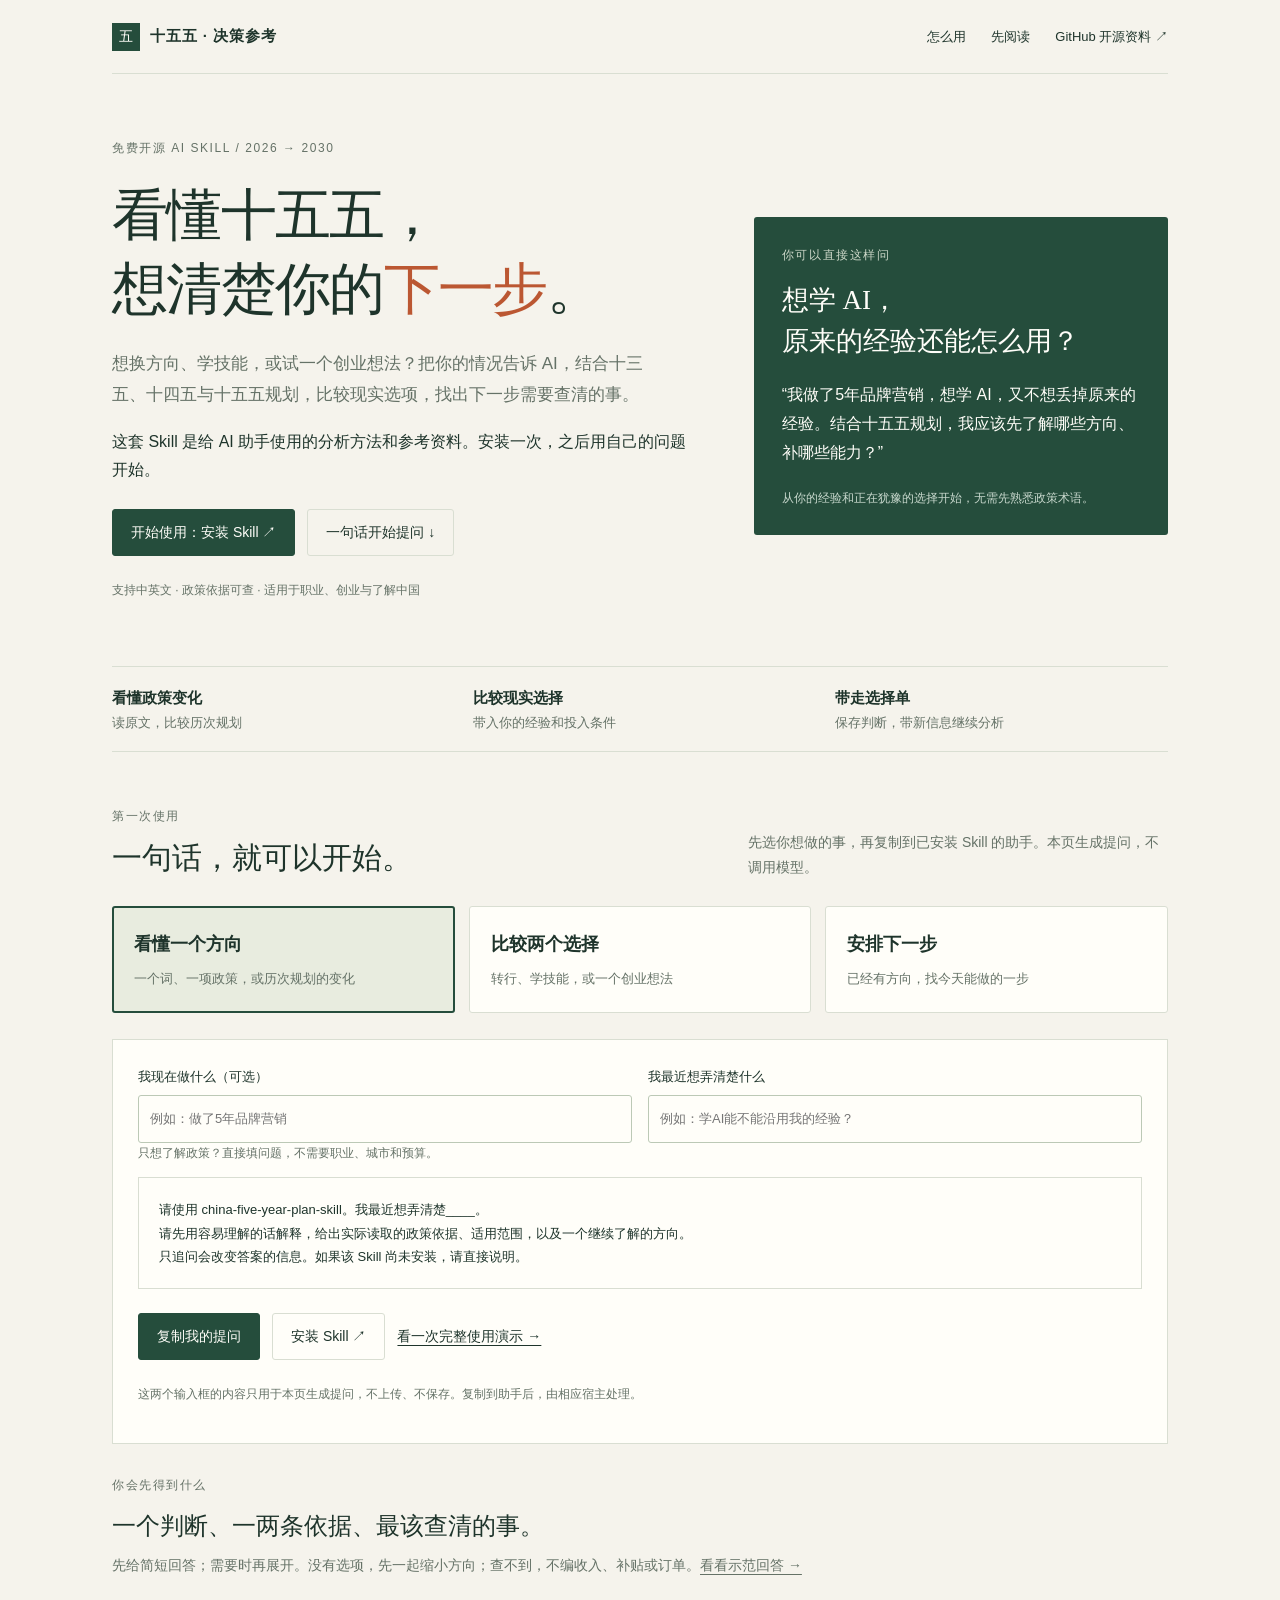
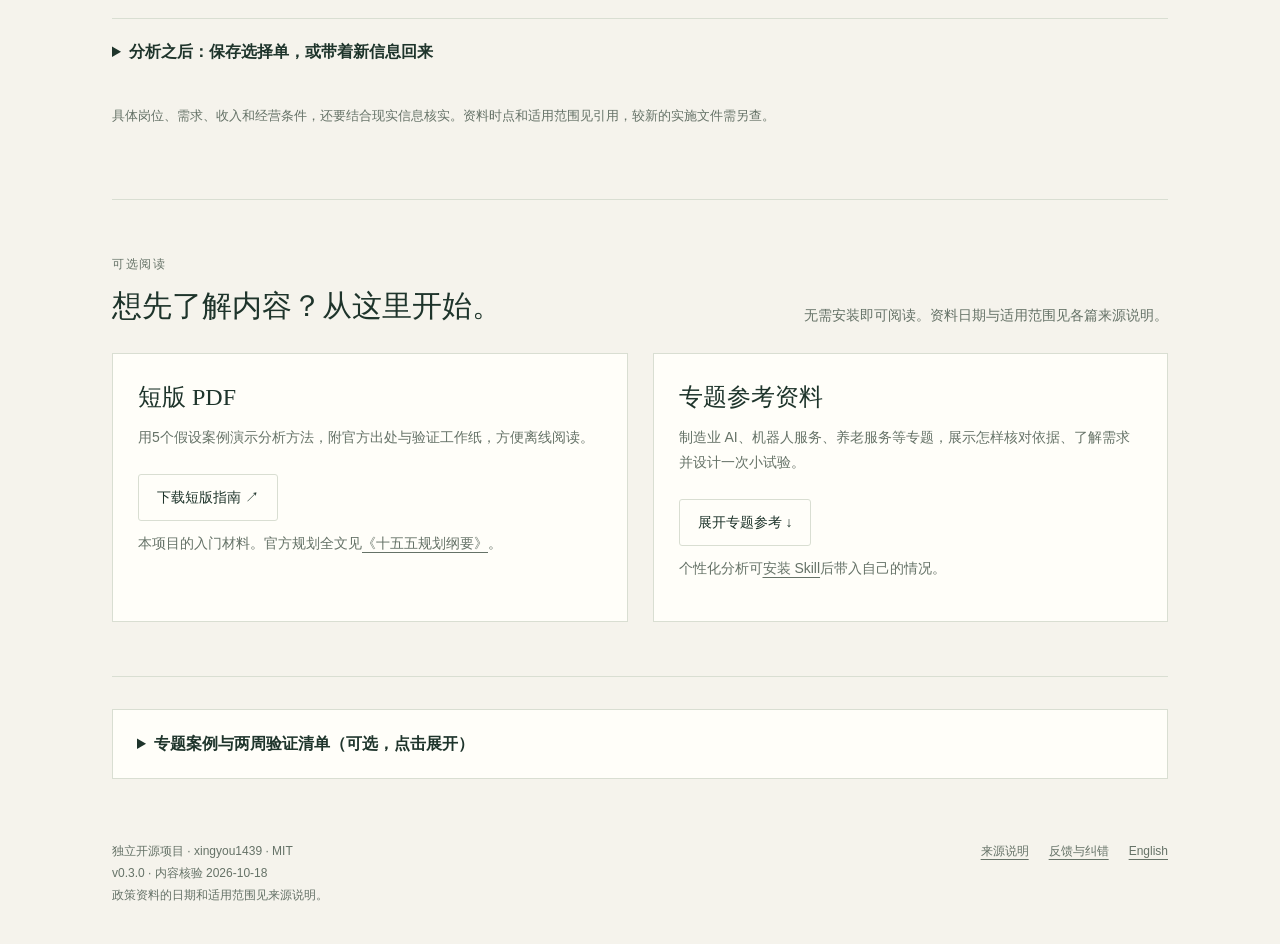
==== commit 1b42ca6b: "Release v0.3.0 with guided prompts, decision notes and a complete walkthrough" ====
--- a/site/index.html
+++ b/site/index.html
@@ -1,16 +1,20 @@
 <!doctype html>
 <html lang="zh-CN"><head><meta charset="utf-8"><meta name="viewport" content="width=device-width, initial-scale=1"><title>十五五规划解读与职业创业选择｜未来五年机会与避坑指南</title><meta name="description" content="免费的双语 AI Skill，结合十三五、十四五与十五五规划，分析职业、技能学习、创业和项目选择。带入自己的情况提问，获得有政策出处的判断与下一步建议；也可先阅读案例和短版 PDF。"><meta name="theme-color" content="#254d3c"><link rel="canonical" href="https://xingyou1439.github.io/china-five-year-plan-skill/"><meta property="og:title" content="十五五规划解读与职业创业选择｜未来五年机会与避坑指南"><meta property="og:description" content="免费的双语 AI Skill，结合十三五、十四五与十五五规划，分析职业、技能学习、创业和项目选择。带入自己的情况提问，获得有政策出处的判断与下一步建议；也可先阅读案例和短版 PDF。"><meta property="og:type" content="article"><meta property="og:url" content="https://xingyou1439.github.io/china-five-year-plan-skill/"><meta property="og:locale" content="zh_CN"><link rel="stylesheet" href="style.css"></head>
 <body><div class="wrap"><header class="topbar"><a class="brand" href="https://xingyou1439.github.io/china-five-year-plan-skill/"><span class="mark">五</span>十五五 · 决策参考</a><nav class="nav" aria-label="主导航"><a href="https://xingyou1439.github.io/china-five-year-plan-skill/#start">怎么用</a><a href="https://xingyou1439.github.io/china-five-year-plan-skill/#downloads">先阅读</a><a class="desktop" href="https://github.com/xingyou1439/china-five-year-plan-skill" target="_blank" rel="noopener">GitHub 开源资料 ↗</a></nav></header></div><main class="wrap">
-<div class="hero"><div><div class="eyebrow">免费开源 AI Skill / 2026 → 2030</div><h1>看懂十五五，<br>想清楚你的<em>下一步</em>。</h1><p class="intro">想换方向、学技能，或试一个创业想法？把你的情况告诉 AI，结合十三五、十四五与十五五规划，比较现实选项，找出下一步需要查清的事。</p><p>这套 Skill 是给 AI 助手使用的分析方法和参考资料。安装一次，之后用自己的问题开始。</p><div class="actions"><a class="btn" href="https://github.com/xingyou1439/china-five-year-plan-skill#安装与使用">开始使用：安装 Skill ↗</a><a class="btn secondary" href="#start">先看看怎么提问 ↓</a></div><p class="tiny">支持中英文 · 政策依据可查 · 适用于职业、创业与了解中国</p></div>
+<div class="hero"><div><div class="eyebrow">免费开源 AI Skill / 2026 → 2030</div><h1>看懂十五五，<br>想清楚你的<em>下一步</em>。</h1><p class="intro">想换方向、学技能，或试一个创业想法？把你的情况告诉 AI，结合十三五、十四五与十五五规划，比较现实选项，找出下一步需要查清的事。</p><p>这套 Skill 是给 AI 助手使用的分析方法和参考资料。安装一次，之后用自己的问题开始。</p><div class="actions"><a class="btn" href="https://github.com/xingyou1439/china-five-year-plan-skill#安装与使用">开始使用：安装 Skill ↗</a><a class="btn secondary" href="#start">一句话开始提问 ↓</a></div><p class="tiny">支持中英文 · 政策依据可查 · 适用于职业、创业与了解中国</p></div>
 <aside class="diagram"><div class="eyebrow">你可以直接这样问</div><h2>想学 AI，<br>原来的经验还能怎么用？</h2><p>“我做了5年品牌营销，想学 AI，又不想丢掉原来的经验。结合十五五规划，我应该先了解哪些方向、补哪些能力？”</p><p class="tiny">从你的经验和正在犹豫的选择开始，无需先熟悉政策术语。</p></aside></div>
-<div class="rail"><div><strong>看懂政策变化</strong><span>读原文，比较历次规划</span></div><div><strong>比较现实选择</strong><span>带入你的经验和投入条件</span></div><div><strong>确定下一步</strong><span>列出要查的信息和行动</span></div></div>
-<section id="start"><div class="section-head"><div><div class="eyebrow">第一次使用</div><h2>安装后，直接说出你的问题。</h2></div><p>在支持 Skill 的 AI 助手中使用。本页提供介绍、提问模板和参考资料。</p></div><div class="method"><div><div class="method-number">01</div><h3>说明自己的情况</h3><p>你在哪里、已经会什么、正在考虑什么。涉及投入时，再补充时间和预算。</p></div><div><div class="method-number">02</div><h3>说清楚想比较的选择</h3><p>可以问政策变化，也可以比较两个职业、学习或创业选项。暂时没有选项，也可以先探索方向。</p></div><div><div class="method-number">03</div><h3>带走判断和下一步</h3><p>回答会说明依据与适用条件，给出原文链接，并列出需要补查的信息和行动建议。</p></div></div><h3>把下面这段话换成你的情况</h3><pre class="prompt" id="prompt-start">请使用 china-five-year-plan-skill 帮我分析：
-我在____，已有经验是____，正在考虑____和____。
-我能投入的时间和预算是____，最想弄清楚的是____。
-结合十五五规划，比较这两个选择，给出原文依据，并建议我下一步先核实什么。
-如果该 Skill 尚未安装，请直接说明。</pre><div class="actions"><button class="btn" data-prompt="start">复制提问模板</button><a class="btn secondary" href="https://github.com/xingyou1439/china-five-year-plan-skill#安装与使用">查看安装方法 ↗</a></div><p class="boundary">规划可以帮助判断方向。具体岗位、需求、收入和经营条件，还要结合现实信息核实；证据不足时会直接说明。</p></section>
-<section id="downloads"><div class="section-head"><div><div class="eyebrow">可选阅读</div><h2>想先了解内容？从这里开始。</h2></div><p>无需安装即可阅读。资料日期与适用范围见各篇来源说明。</p></div><div class="download-row"><div class="download-block"><h3>短版 PDF</h3><p>用5个假设案例演示分析方法，附官方出处与验证工作纸，方便离线阅读。</p><a class="btn secondary" href="https://github.com/xingyou1439/china-five-year-plan-skill/releases/download/v0.2.1/five-year-guide-v0.2.1.pdf">下载短版指南 ↗</a><p class="tiny">本项目的入门材料。官方规划全文见<a href="https://www.bjrd.gov.cn/zyfb/zt/14jqgrd04chybjdbthdztbd/wjbg/202603/t20260314_4557219.html">《十五五规划纲要》</a>。</p></div><div class="download-block"><h3>专题参考资料</h3><p>制造业 AI、机器人服务、养老服务等专题，展示怎样核对依据、了解需求并设计一次小试验。</p><a class="btn secondary" href="#cases">展开专题参考 ↓</a><p class="tiny">个性化分析可<a href="https://github.com/xingyou1439/china-five-year-plan-skill#安装与使用">安装 Skill</a>后带入自己的情况。</p></div></div></section>
+<div class="rail"><div><strong>看懂政策变化</strong><span>读原文，比较历次规划</span></div><div><strong>比较现实选择</strong><span>带入你的经验和投入条件</span></div><div><strong>带走选择单</strong><span>保存判断，带新信息继续分析</span></div></div>
+<section id="start"><div class="section-head"><div><div class="eyebrow">第一次使用</div><h2>一句话，就可以开始。</h2></div><p>先选你想做的事，再复制到已安装 Skill 的助手。本页生成提问，不调用模型。</p></div>
+<div class="intent-list" aria-label="你想做什么"><button class="intent" data-intent="understand" aria-pressed="true"><strong>看懂一个方向</strong><span>一个词、一项政策，或历次规划的变化</span></button><button class="intent" data-intent="compare" aria-pressed="false"><strong>比较两个选择</strong><span>转行、学技能，或一个创业想法</span></button><button class="intent" data-intent="act" aria-pressed="false"><strong>安排下一步</strong><span>已经有方向，找今天能做的一步</span></button></div>
+<div class="composer"><div class="form-grid"><label>我现在做什么（可选）<input id="ask-context" maxlength="300" placeholder="例如：做了5年品牌营销"></label><label>我最近想弄清楚什么<input id="ask-question" maxlength="600" placeholder="例如：学AI能不能沿用我的经验？"></label></div><p class="tiny" id="intent-help" aria-live="polite">只想了解政策？直接填问题，不需要职业、城市和预算。</p>
+<pre class="prompt" id="prompt-start">请使用 china-five-year-plan-skill。我最近想弄清楚____。
+请先用容易理解的话解释，给出实际读取的政策依据、适用范围，以及一个继续了解的方向。
+只追问会改变答案的信息。如果该 Skill 尚未安装，请直接说明。</pre><div class="actions"><button class="btn" data-prompt="start">复制我的提问</button><a class="btn secondary" href="https://github.com/xingyou1439/china-five-year-plan-skill#安装与使用">安装 Skill ↗</a><a href="first-session.html">看一次完整使用演示 →</a></div><p class="tiny">这两个输入框的内容只用于本页生成提问，不上传、不保存。复制到助手后，由相应宿主处理。</p><noscript><p>脚本未启用：直接复制上面的模板，替换空白即可。</p></noscript></div>
+<div class="answer-preview"><span class="eyebrow">你会先得到什么</span><h3>一个判断、一两条依据、最该查清的事。</h3><p>先给简短回答；需要时再展开。没有选项，先一起缩小方向；查不到，不编收入、补贴或订单。<a href="first-session.html#step-3">看看示范回答 →</a></p></div>
+<details class="takeaway"><summary>分析之后：保存选择单，或带着新信息回来</summary><p>在助手里发送下面任一句。完整选择单留作私人记录；需要截图分享时，再请助手精简并自行复核。</p><pre class="prompt" id="prompt-note">请把刚才的分析整理成“我的职业与创业选择单”：选项、当前判断、带日期的政策依据、最大未知、找谁问什么、今天的一步、复盘与停止条件。未知写明，不补造信息。请提供可复制文本；可以写文件时，经我指定位置再保存。</pre><button class="btn secondary" data-prompt="note">复制：保存选择单</button><pre class="prompt" id="prompt-share">请把刚才的选择单精简为适合截图的分享版，删去个人条件与商业细节，保留判断、来源日期、关键不确定性、一个可执行动作和项目入口。我会复核后决定是否分享；请不要替我发布。</pre><button class="btn secondary" data-prompt="share">复制：生成分享版</button><pre class="prompt" id="prompt-return">请使用 china-five-year-plan-skill。这是上次的选择单：____。新了解到____，来源和时间是____。请说明哪些判断要改、哪些仍成立，更新下一步。如果未找到该 Skill，请直接说明。</pre><button class="btn secondary" data-prompt="return">复制：带新信息复盘</button></details>
+<p class="boundary">具体岗位、需求、收入和经营条件，还要结合现实信息核实。资料时点和适用范围见引用，较新的实施文件需另查。</p></section>
+<section id="downloads"><div class="section-head"><div><div class="eyebrow">可选阅读</div><h2>想先了解内容？从这里开始。</h2></div><p>无需安装即可阅读。资料日期与适用范围见各篇来源说明。</p></div><div class="download-row"><div class="download-block"><h3>短版 PDF</h3><p>用5个假设案例演示分析方法，附官方出处与验证工作纸，方便离线阅读。</p><a class="btn secondary" href="https://github.com/xingyou1439/china-five-year-plan-skill/releases/download/v0.3.0/five-year-guide-v0.3.0.pdf">下载短版指南 ↗</a><p class="tiny">本项目的入门材料。官方规划全文见<a href="https://www.bjrd.gov.cn/zyfb/zt/14jqgrd04chybjdbthdztbd/wjbg/202603/t20260314_4557219.html">《十五五规划纲要》</a>。</p></div><div class="download-block"><h3>专题参考资料</h3><p>制造业 AI、机器人服务、养老服务等专题，展示怎样核对依据、了解需求并设计一次小试验。</p><a class="btn secondary" href="#cases">展开专题参考 ↓</a><p class="tiny">个性化分析可<a href="https://github.com/xingyou1439/china-five-year-plan-skill#安装与使用">安装 Skill</a>后带入自己的情况。</p></div></div></section>
 <details id="cases" class="case-library"><summary>专题案例与两周验证清单（可选，点击展开）</summary>
 <section><div class="section-head"><div><div class="eyebrow">专题参考 / 可选</div><h2>看看分析方法怎样用于具体问题。</h2></div><p>以下均为构造场景。政策引文已与所用文本核对；客户、付款与个人适配需要继续验证。</p></div><div class="filters" aria-label="按已有能力筛选"><button class="filter" data-filter="全部" aria-pressed="true">全部</button><button class="filter" data-filter="准备创业" aria-pressed="false">准备创业</button><button class="filter" data-filter="培训与咨询" aria-pressed="false">培训与咨询</button><button class="filter" data-filter="技术与交付" aria-pressed="false">技术与交付</button><button class="filter" data-filter="行业从业者" aria-pressed="false">行业从业者</button></div><p id="result-count" class="tiny" aria-live="polite">显示全部5个案例</p><div class="card-grid"><article class="teaser" data-audience="培训与咨询|技术与交付" id="case-01"><div class="card-meta"><span class="num">01</span><span>AI服务 · 构造场景</span></div><h3><a href="cards/manufacturing-ai.html" style="text-decoration:none">给制造企业做 AI，先培训、实施，还是做软件？</a></h3><p>先找一项反复发生的业务任务，再决定交付形式。</p><div class="teaser-bottom"><a href="cards/manufacturing-ai.html">看依据与两周动作 →</a><button class="bookmark" data-save="01" aria-pressed="false">加入清单 ＋</button></div></article><article class="teaser" data-audience="技术与交付|行业从业者" id="case-02"><div class="card-meta"><span class="num">02</span><span>机器人 · 构造场景</span></div><h3><a href="cards/robotics-services.html" style="text-decoration:none">不会造机器人，小团队能参与哪一段？</a></h3><p>从用户现场的一项任务入手，寻找已有交付链条中的缺口。</p><div class="teaser-bottom"><a href="cards/robotics-services.html">看依据与两周动作 →</a><button class="bookmark" data-save="02" aria-pressed="false">加入清单 ＋</button></div></article><article class="teaser" data-audience="行业从业者|培训与咨询" id="case-03"><div class="card-meta"><span class="num">03</span><span>养老服务 · 构造场景</span></div><h3><a href="cards/eldercare-payer.html" style="text-decoration:none">想做养老业务，老人、子女、机构，谁会付钱？</a></h3><p>把使用者、决策者、付款者和结算者分开写。</p><div class="teaser-bottom"><a href="cards/eldercare-payer.html">看依据与两周动作 →</a><button class="bookmark" data-save="03" aria-pressed="false">加入清单 ＋</button></div></article><article class="teaser" data-audience="准备创业|行业从业者|技术与交付|培训与咨询" id="case-04"><div class="card-meta"><span class="num">04</span><span>选方向 · 构造场景</span></div><h3><a href="cards/policy-to-order.html" style="text-decoration:none">国家支持的行业，为什么你仍然接不到订单？</a></h3><p>方向之后，还有项目、采购、角色与交付条件。</p><div class="teaser-bottom"><a href="cards/policy-to-order.html">看依据与两周动作 →</a><button class="bookmark" data-save="04" aria-pressed="false">加入清单 ＋</button></div></article><article class="teaser" data-audience="培训与咨询|准备创业|行业从业者" id="case-05"><div class="card-meta"><span class="num">05</span><span>技能迁移 · 构造场景</span></div><h3><a href="cards/skills-transfer.html" style="text-decoration:none">已有营销、设计或培训经验，怎样参与新方向？</a></h3><p>先换一个客户任务，做出样本，再决定是否彻底转行。</p><div class="teaser-bottom"><a href="cards/skills-transfer.html">看依据与两周动作 →</a><button class="bookmark" data-save="05" aria-pressed="false">加入清单 ＋</button></div></article></div></section>
 <section id="plan"><div class="plan"><div class="plan-head"><div><div class="eyebrow">把阅读变成行动</div><h2>我的两周验证清单</h2></div><span class="tiny">保存在当前浏览器，可下载留存</span></div><p id="plan-empty">从上方选择一张卡，先验证一个问题。这里的记录不会上传到服务器。</p><ul class="selected-list" id="selected-list"></ul><div class="form-grid"><label>我的城市与已有能力<input id="context" placeholder="例如：广州，有企业培训经验" maxlength="240"></label><label>这次最想查清的问题<input id="question" placeholder="例如：谁会采购一项询盘整理服务？" maxlength="240"></label><label>我愿意投入的时间与预算<textarea id="budget" placeholder="写一个能承受的试验上限" maxlength="500"></textarea></label><label>什么时候停止或调整<textarea id="stop" placeholder="例如：两周后仍找不到任务负责人，就换场景" maxlength="500"></textarea></label></div><div class="actions"><button class="btn" id="export-plan">下载我的验证清单 ↓</button><button class="btn secondary" id="clear-plan">清空本机记录</button></div><p class="tiny" id="storage-note">记录仅存当前浏览器。换设备或清理浏览器后可能丢失，请下载留存。</p></div></section>
-</details></main><div class="wrap"><footer class="footer"><p>独立开源项目 · xingyou1439 · MIT<br>v0.2.1 · 内容核验 2026-10-18<br>政策资料的日期和适用范围见来源说明。</p><div class="footer-links"><a href="https://github.com/xingyou1439/china-five-year-plan-skill/blob/codex/initial-release/SOURCE_NOTICE.md">来源说明</a><a href="https://github.com/xingyou1439/china-five-year-plan-skill/issues/new?template=guide-feedback.yml">反馈与纠错</a><a href="https://github.com/xingyou1439/china-five-year-plan-skill/blob/codex/initial-release/README.en.md">English</a></div></footer></div><script id="guide-data" type="application/json">{"version": "0.2.1", "title": "未来五年，普通人的机会与避坑指南", "subtitle": "基于十五五规划的职业与小生意决策参考", "author": "xingyou1439", "reviewed": "2026-10-18", "scope": "5个构造场景；政策引文已核对，商业需求与个人适配未实证。", "source_url": "https://www.bjrd.gov.cn/zyfb/zt/14jqgrd04chybjdbthdztbd/wjbg/202603/t20260314_4557219.html", "reader_url": "https://xingyou1439.github.io/china-five-year-plan-skill/", "repository": "https://github.com/xingyou1439/china-five-year-plan-skill", "cards": [{"id": "01", "slug": "manufacturing-ai", "topic": "AI服务", "audience": ["培训与咨询", "技术与交付"], "title": "给制造企业做 AI，先培训、实施，还是做软件？", "short_title": "制造业 AI，先卖哪一步", "lead": "先找一项反复发生的业务任务，再决定交付形式。", "situation": "假设你有企业培训或流程梳理经验，想给本地制造企业提供 AI 服务，尚无同类付费项目。", "judgment": "政策关联直接；首单需求、交付能力和付款意愿待验证。", "policy_ids": ["P03", "P07"], "chapter": "第四章第一节；第十三章第一节", "update_ids": ["U01", "U04"], "interpretation": "规划支持制造业数智化和中小企业赋能。对小团队，可先研究现有流程中的一个环节；这不等于应立即开发通用软件。", "roles": ["培训：客户已有明确学习需求，验收是掌握和使用，而非签到。", "实施：交付一项可测量流程，例如用脱敏样本整理询盘与产品资料。", "软件：多个独立客户出现相同需求，且愿意持续付费后，再研究产品化。"], "payer": "先访谈业务负责人，再确认预算审批人。候选客户是具体企业；不能把地方政府、园区或财政资金默认成付款方。", "capability": "需要客户访谈、流程梳理和基本交付能力；涉及系统集成时需补技术伙伴。试验投入自行设为两周、最多3个人日，不先买服务器或招人。", "gap": "缺少具体任务的现状成本、授权样本和付款决策。", "steps": ["第1—3天：找5家同一细分行业企业，问最近一次任务如何完成、谁负责、哪里返工。", "第4—7天：选1个任务，取得脱敏样本；记录人工耗时、错误与复核成本。", "第8—14天：用现有工具做对照演示，提交范围、验收方式和试点报价；不接入生产控制。"], "success": "至少1位预算负责人愿意确认小范围付费试点的范围和验收方法；改进包含人工复核后的净效果。", "stop": "只有“AI很重要”的认可，没有任务、样本或预算负责人，先换任务或客户；不进入重开发。", "boundary": "客户数据需获授权；部署、数据和行业要求按具体项目核实。", "share_line": "先卖一个能验收的改善，再决定做成什么产品。", "seo_title": "十五五规划与制造业AI服务：先培训、实施，还是做软件？", "seo_description": "结合十五五规划的中小企业数智赋能方向，比较AI培训、流程实施与软件产品三种交付方式，梳理客户与付款方、能力门槛及两周验证动作。构造场景，需求与付费意愿待验证。", "related_ids": ["05", "04"]}, {"id": "02", "slug": "robotics-services", "topic": "机器人", "audience": ["技术与交付", "行业从业者"], "title": "不会造机器人，小团队能参与哪一段？", "short_title": "不会造机器人，先找场景", "lead": "从用户现场的一项任务入手，寻找已有交付链条中的缺口。", "situation": "假设你熟悉某类工厂或仓储现场，但没有整机研发能力，也没有机器人部署履历。", "judgment": "方向相关；参与位置取决于现场知识、专业能力及已有供应商关系。", "policy_ids": ["P04", "P05"], "chapter": "第五章第一节、第二节", "update_ids": ["U02"], "interpretation": "国家部署真实场景、联合体和应用验证。可研究场景整理、流程文档、数据质量辅助和验收记录等服务；这些角色是本项目推导，并非官方指定给个人的机会。", "roles": ["现场梳理：把任务、环境、例外情况和验收方式写清楚。", "交付辅助：为已有集成商提供经其确认的流程文档或测试记录。", "专业技术服务：具备相应能力后，再研究部署、数据或运维任务。"], "payer": "候选付款方是整机企业、集成商或具体场景用户。逐家确认谁采购、按什么验收；不能把专项行动当成现成订单。", "capability": "需有现场进入条件、基础行业知识和安全意识。试验设为两周、最多3个人日，仅做访谈和文档样本，不购置机器人。", "gap": "哪一家已有项目、需要外部服务、允许你接触哪些场景和资料？", "steps": ["第1—3天：找3家相关集成商或整机企业，以及2家场景用户，核实真实项目阶段。", "第4—7天：选1项已有任务，整理流程、异常和验收记录样表。", "第8—14天：请项目负责人评审样表，询问可外包范围、供应商要求和采购方式。"], "success": "至少1个真实项目负责人确认具体交付缺口，并愿意讨论采购条件或样本评审。", "stop": "只有展会演示和宣传需求，无法定位用户现场、负责人或交付要求，暂停投入。", "boundary": "现场作业、设备操作、数据采集需另行授权和能力核验；不把流程文档服务冒充安全认证。", "share_line": "先找到机器人真正干活的地方，再找你能交付的一段。", "seo_title": "十五五机器人方向：不会造机器人，小团队能参与哪一段？", "seo_description": "从十五五规划的应用场景与产业发展方向出发，研究机器人现场梳理、流程文档和交付辅助等候选服务，核查采购方、能力门槛和项目条件。构造场景，不代表已有订单。", "related_ids": ["04", "05"]}, {"id": "03", "slug": "eldercare-payer", "topic": "养老服务", "audience": ["行业从业者", "培训与咨询"], "title": "想做养老业务，老人、子女、机构，谁会付钱？", "short_title": "养老需求，先画付款关系", "lead": "把使用者、决策者、付款者和结算者分开写。", "situation": "假设你想提供适老服务、机构运营支持或数字工具，尚未确定具体服务项目和经营地区。", "judgment": "政策方向直接相关；具体项目的支付、准入和持续经营条件待验证。", "policy_ids": ["P22"], "chapter": "第四十章第一节", "update_ids": ["U03"], "interpretation": "养老方向包含不同的服务与支付路径。深圳案例说明消费补贴还要经过对象、项目、机构、凭证和结算等环节；不能据此推断所有养老产品都有补贴。", "roles": ["家庭自费：使用者可能是老人，决策和付费也可能由子女承担，需逐案确认。", "机构采购：为已有机构提供一个明确运营或工具服务，按机构采购流程核实。", "政策相关服务：先核对当地对象、服务清单、机构条件与核销流程，再讨论进入。"], "payer": "绘出使用者→购买决策者→实际付款者→审核结算方。深圳2026年案例有电子消费券抵扣和审核结算，不能视作服务商无条件领取补贴。", "capability": "需了解实际照护场景及服务责任。试验设为两周、最多3个人日，先访谈，不先租场地；专业照护任务需相应专业能力。", "gap": "具体服务是否有人自费购买、机构愿不愿采购，以及回款时间是否能承受？", "steps": ["第1—3天：选1座城市、1种具体服务，查当地现行规则及服务机构申报条件。", "第4—7天：在知情同意下，访谈3户相关家庭、2家机构，不收集病历和证件。", "第8—14天：分别画自费与机构采购路径，核实单次服务成本、凭证和回款条件。"], "success": "至少1条支付路径中的决策人确认需求、采购条件及可接受的价格形成方式。", "stop": "只有“老龄化一定有需求”的判断，或主要靠尚未确认的补贴维持收入，暂缓启动。", "boundary": "深圳文件仅作地区案例，不证明你的地区、主体或服务已具备资格；照护与医疗活动分别核实。", "share_line": "先说清谁使用、谁决定、谁付钱，再谈银发经济。", "seo_title": "十五五养老服务创业：老人、子女、机构，谁会付钱？", "seo_description": "结合十五五养老服务方向与有日期和地区边界的实施案例，区分使用者、决策者、付款方和结算方，研究自费与机构采购路径。具体地区资格、需求和回款条件待验证。", "related_ids": ["04", "05"]}, {"id": "04", "slug": "policy-to-order", "topic": "选方向", "audience": ["准备创业", "行业从业者", "技术与交付", "培训与咨询"], "title": "国家支持的行业，为什么你仍然接不到订单？", "short_title": "从政策方向，走到真实订单", "lead": "方向之后，还有项目、采购、角色与交付条件。", "situation": "假设你看到一个行业进入规划，准备投入时间或资金，但没有明确客户和采购证据。", "judgment": "能确认方向；当前订单与个人适配证据不足。", "policy_ids": ["P01", "P02"], "chapter": "第六十二章第一节、第二节", "update_ids": [], "interpretation": "年度计划和具体工作安排是从国家方向追踪落实的线索。产业发展任务的推进方式，不等于给每个参与者分配预算或订单。", "roles": ["查执行：把国家方向继续追到地方年度安排和实际责任主体。", "查采购：找到具体购买任务、预算来源、采购条件或真实客户访谈。", "查位置：明确自己交付什么、与谁竞争、什么情况下拿不到这单。"], "payer": "逐项填：谁发起、谁使用、谁验收、谁审批付款。没有答案时，付款方仍是未知。", "capability": "需要基本检索、访谈与成本估算。试验设为两周、最多2个人日；先核实一个小任务，不为一个产业大词建团队。", "gap": "政策目标→实施工具→具体项目→采购需求→可进入角色，哪一段尚无证据？", "steps": ["第1—3天：选1项方向，找到对应地方部门或具体企业，不广泛堆资料。", "第4—7天：核验1份现行项目或采购文件，或取得1次预算负责人访谈记录。", "第8—14天：对照资格、范围、验收和回款条件，写出能进入与不能进入的理由。"], "success": "至少连通一条有出处的实施链，并定位可接触的真实付款决策人；未连通的环节如实留空。", "stop": "始终只有规划、新闻和券商观点，找不到项目与客户，降为观察方向。", "boundary": "采购公告也不等于你符合投标条件，更不等于已经中标；不代写虚构资质。", "share_line": "政策方向是检索起点；先把通向客户的链条补齐。", "seo_title": "十五五创业方向怎么判断：从政策支持走到客户订单", "seo_description": "怎样把十五五规划中的行业方向拆到实施项目、采购主体、客户与可交付任务？用五个问题识别创业判断的证据缺口，并设计两周验证与停止条件。", "related_ids": ["01", "03"]}, {"id": "05", "slug": "skills-transfer", "topic": "技能迁移", "audience": ["培训与咨询", "准备创业", "行业从业者"], "title": "已有营销、设计或培训经验，怎样参与新方向？", "short_title": "先迁移能力，再决定转行", "lead": "先换一个客户任务，做出样本，再决定是否彻底转行。", "situation": "假设你有营销、设计或培训履历，想进入新的产业客户群，但缺少行业项目。", "judgment": "服务能力与政策方向有条件关联；个人适配须用样本和客户反馈验证。", "policy_ids": ["P06", "P23"], "chapter": "第六章第一节；第四十一章第二节", "update_ids": ["U01"], "interpretation": "规划支持生产性服务业与制造业融合及职业技能培训。品牌、设计、培训可作为候选服务，但具体岗位需求、工资和客户付费不能从规划直接推出。", "roles": ["营销经验：研究某类工业产品的客户访谈和案例表达，避免先承诺获客效果。", "设计经验：研究产品说明、培训材料与界面信息呈现；技术规格需客户确认。", "培训经验：围绕一个真实岗位任务做练习和评估，先确认企业愿意采用。"], "payer": "候选付款方是具体企业的市场、业务或培训负责人；先确认谁有预算。已有关系不等于新的任务会采购。", "capability": "盘点已交付作品、可证明能力和行业知识缺口。试验设为两周、最多3个人日；不先辞职、不先报长期培训班。", "gap": "新客户为什么选你？行业术语、工作流程和验收要求，哪部分还不会？", "steps": ["第1—3天：列3项可证明能力，选1个细分行业，访谈3位相关负责人。", "第4—7天：用公开或获授权的脱敏材料，做1个针对真实任务的样本。", "第8—14天：让目标客户指出错误并评审，提交一个范围明确的付费试点方案。"], "success": "至少1位负责人愿意把样本用于真实任务评审，并讨论范围和预算；不以点赞作为需求证明。", "stop": "只有同行夸奖、无法通过行业评审，先补知识或调整客户；不因热点彻底转行。", "boundary": "构造样本应注明演示性质，不把示例公司或模拟结果写成客户案例。", "share_line": "带着已有交付能力进入新客户场景，再补行业知识。", "seo_title": "十五五职业选择与技能转型：营销、设计、培训经验怎样用？", "seo_description": "结合十五五规划，研究营销、设计和培训经验如何迁移到新的客户任务，盘点可证明能力、行业知识和付款方，再用样本评审验证方向。构造示例，不承诺岗位或收入。", "related_ids": ["01", "02"]}], "updates": [{"id": "U01", "title": "促进中小企业发展“十五五”规划", "issuer": "工业和信息化部等十部门", "document_date": "2026-09-01", "retrieved": "2026-10-18", "url": "https://www.bypc.gov.cn/zfxxgk/bmdwxzjd/bmdw/qkjj/fdzdgknr/zczxwdk/art/2026/art_0e79c958171a4d4e8ed7e3a26af99803.html", "host": "北京市昌平区政府转载全文", "locator": "二、主要任务（三）第8项及专栏3；第5项加强品牌培育", "quote": "体系化培育一批面向中小企业典型应用场景的专业化工具产品、解决方案和服务商。", "summary": "部署按细分场景培育工具、解决方案和服务商，并提出品牌培育任务。", "scope": "国家专项规划；方向和任务，不证明某企业采购或某服务商已获资格。"}, {"id": "U02", "title": "两部门关于联合开展2026年度人形机器人与具身智能实景实训专项行动的通知", "issuer": "工业和信息化部办公厅、国务院国资委办公厅", "document_date": "2026-06-03", "published": "2026-06-08", "retrieved": "2026-10-18", "url": "https://www.miit.gov.cn/zwgk/zcwj/wjfb/tz/art/2026/art_f291ccd3da4c47ce95741de63cc088e6.html", "host": "工业和信息化部", "locator": "二、主要任务（二）（三）（四）", "quote": "支持以用户单位、整机企业（或应用服务商）为主体", "summary": "围绕真实场景开展联合体协作、数据治理与应用验证。", "scope": "通知列明的地区、有关央企及参考开展工作的主体；不证明个人可以直接承接。工作计划报送节点已过，不作为当前开放申报入口。"}, {"id": "U03", "title": "深圳市民政局关于向中度以上失能老年人发放养老服务消费补贴工作的通告", "issuer": "深圳市民政局", "document_date": "2026-01-23", "retrieved": "2026-10-18", "url": "https://www.sz.gov.cn/cn/xxgk/zfxxgj/tzgg/content/post_12614426.html", "host": "深圳市政府", "locator": "一、实施周期；二、补贴内容；三（四）服务供给与核销、（五）资金结算；附件2", "quote": "养老服务消费补贴原则上每月结算一次。", "summary": "在规定对象、项目与机构条件下，通过电子消费券抵扣，按流程上传凭证并审核结算。", "scope": "深圳2026年项目；不可外推全国、所有老人、所有服务或所有机构。未核实具体经营者入库资格。"}, {"id": "U04", "title": "中小企业数字化赋能专项行动方案（2025—2027年）", "issuer": "工业和信息化部、财政部、中国人民银行、金融监管总局", "document_date": "2024-12-12", "retrieved": "2026-10-18", "url": "https://app.www.gov.cn/govdata/gov/202412/14/522696/article.html", "host": "中国政府网转载工信部原文", "locator": "二（四）第10项、（六）第14—15项", "quote": "培育一批“小快轻准”数字化产品和解决方案", "summary": "部署在细分行业推广场景型产品和服务；涉及客户营销等应用场景。", "scope": "2025—2027年国家行动方案；地方实施、服务商遴选、具体预算均需另查。"}], "seo_title": "十五五规划解读与职业创业选择｜未来五年机会与避坑指南", "seo_description": "免费的双语 AI Skill，结合十三五、十四五与十五五规划，分析职业、技能学习、创业和项目选择。带入自己的情况提问，获得有政策出处的判断与下一步建议；也可先阅读案例和短版 PDF。"}</script><script src="app.js" defer></script><div id="toast" class="toast" role="status" hidden></div></body></html>+</details></main><div class="wrap"><footer class="footer"><p>独立开源项目 · xingyou1439 · MIT<br>v0.3.0 · 内容核验 2026-10-18<br>政策资料的日期和适用范围见来源说明。</p><div class="footer-links"><a href="https://github.com/xingyou1439/china-five-year-plan-skill/blob/codex/initial-release/SOURCE_NOTICE.md">来源说明</a><a href="https://github.com/xingyou1439/china-five-year-plan-skill/issues/new?template=guide-feedback.yml">反馈与纠错</a><a href="https://github.com/xingyou1439/china-five-year-plan-skill/blob/codex/initial-release/README.en.md">English</a></div></footer></div><script id="guide-data" type="application/json">{"version": "0.3.0", "title": "未来五年，普通人的机会与避坑指南", "subtitle": "基于十五五规划的职业与小生意决策参考", "author": "xingyou1439", "reviewed": "2026-10-18", "scope": "5个构造场景；政策引文已核对，商业需求与个人适配未实证。", "source_url": "https://www.bjrd.gov.cn/zyfb/zt/14jqgrd04chybjdbthdztbd/wjbg/202603/t20260314_4557219.html", "reader_url": "https://xingyou1439.github.io/china-five-year-plan-skill/", "repository": "https://github.com/xingyou1439/china-five-year-plan-skill", "cards": [{"id": "01", "slug": "manufacturing-ai", "topic": "AI服务", "audience": ["培训与咨询", "技术与交付"], "title": "给制造企业做 AI，先培训、实施，还是做软件？", "short_title": "制造业 AI，先卖哪一步", "lead": "先找一项反复发生的业务任务，再决定交付形式。", "situation": "假设你有企业培训或流程梳理经验，想给本地制造企业提供 AI 服务，尚无同类付费项目。", "judgment": "政策关联直接；首单需求、交付能力和付款意愿待验证。", "policy_ids": ["P03", "P07"], "chapter": "第四章第一节；第十三章第一节", "update_ids": ["U01", "U04"], "interpretation": "规划支持制造业数智化和中小企业赋能。对小团队，可先研究现有流程中的一个环节；这不等于应立即开发通用软件。", "roles": ["培训：客户已有明确学习需求，验收是掌握和使用，而非签到。", "实施：交付一项可测量流程，例如用脱敏样本整理询盘与产品资料。", "软件：多个独立客户出现相同需求，且愿意持续付费后，再研究产品化。"], "payer": "先访谈业务负责人，再确认预算审批人。候选客户是具体企业；不能把地方政府、园区或财政资金默认成付款方。", "capability": "需要客户访谈、流程梳理和基本交付能力；涉及系统集成时需补技术伙伴。试验投入自行设为两周、最多3个人日，不先买服务器或招人。", "gap": "缺少具体任务的现状成本、授权样本和付款决策。", "steps": ["第1—3天：找5家同一细分行业企业，问最近一次任务如何完成、谁负责、哪里返工。", "第4—7天：选1个任务，取得脱敏样本；记录人工耗时、错误与复核成本。", "第8—14天：用现有工具做对照演示，提交范围、验收方式和试点报价；不接入生产控制。"], "success": "至少1位预算负责人愿意确认小范围付费试点的范围和验收方法；改进包含人工复核后的净效果。", "stop": "只有“AI很重要”的认可，没有任务、样本或预算负责人，先换任务或客户；不进入重开发。", "boundary": "客户数据需获授权；部署、数据和行业要求按具体项目核实。", "share_line": "先卖一个能验收的改善，再决定做成什么产品。", "seo_title": "十五五规划与制造业AI服务：先培训、实施，还是做软件？", "seo_description": "结合十五五规划的中小企业数智赋能方向，比较AI培训、流程实施与软件产品三种交付方式，梳理客户与付款方、能力门槛及两周验证动作。构造场景，需求与付费意愿待验证。", "related_ids": ["05", "04"]}, {"id": "02", "slug": "robotics-services", "topic": "机器人", "audience": ["技术与交付", "行业从业者"], "title": "不会造机器人，小团队能参与哪一段？", "short_title": "不会造机器人，先找场景", "lead": "从用户现场的一项任务入手，寻找已有交付链条中的缺口。", "situation": "假设你熟悉某类工厂或仓储现场，但没有整机研发能力，也没有机器人部署履历。", "judgment": "方向相关；参与位置取决于现场知识、专业能力及已有供应商关系。", "policy_ids": ["P04", "P05"], "chapter": "第五章第一节、第二节", "update_ids": ["U02"], "interpretation": "国家部署真实场景、联合体和应用验证。可研究场景整理、流程文档、数据质量辅助和验收记录等服务；这些角色是本项目推导，并非官方指定给个人的机会。", "roles": ["现场梳理：把任务、环境、例外情况和验收方式写清楚。", "交付辅助：为已有集成商提供经其确认的流程文档或测试记录。", "专业技术服务：具备相应能力后，再研究部署、数据或运维任务。"], "payer": "候选付款方是整机企业、集成商或具体场景用户。逐家确认谁采购、按什么验收；不能把专项行动当成现成订单。", "capability": "需有现场进入条件、基础行业知识和安全意识。试验设为两周、最多3个人日，仅做访谈和文档样本，不购置机器人。", "gap": "哪一家已有项目、需要外部服务、允许你接触哪些场景和资料？", "steps": ["第1—3天：找3家相关集成商或整机企业，以及2家场景用户，核实真实项目阶段。", "第4—7天：选1项已有任务，整理流程、异常和验收记录样表。", "第8—14天：请项目负责人评审样表，询问可外包范围、供应商要求和采购方式。"], "success": "至少1个真实项目负责人确认具体交付缺口，并愿意讨论采购条件或样本评审。", "stop": "只有展会演示和宣传需求，无法定位用户现场、负责人或交付要求，暂停投入。", "boundary": "现场作业、设备操作、数据采集需另行授权和能力核验；不把流程文档服务冒充安全认证。", "share_line": "先找到机器人真正干活的地方，再找你能交付的一段。", "seo_title": "十五五机器人方向：不会造机器人，小团队能参与哪一段？", "seo_description": "从十五五规划的应用场景与产业发展方向出发，研究机器人现场梳理、流程文档和交付辅助等候选服务，核查采购方、能力门槛和项目条件。构造场景，不代表已有订单。", "related_ids": ["04", "05"]}, {"id": "03", "slug": "eldercare-payer", "topic": "养老服务", "audience": ["行业从业者", "培训与咨询"], "title": "想做养老业务，老人、子女、机构，谁会付钱？", "short_title": "养老需求，先画付款关系", "lead": "把使用者、决策者、付款者和结算者分开写。", "situation": "假设你想提供适老服务、机构运营支持或数字工具，尚未确定具体服务项目和经营地区。", "judgment": "政策方向直接相关；具体项目的支付、准入和持续经营条件待验证。", "policy_ids": ["P22"], "chapter": "第四十章第一节", "update_ids": ["U03"], "interpretation": "养老方向包含不同的服务与支付路径。深圳案例说明消费补贴还要经过对象、项目、机构、凭证和结算等环节；不能据此推断所有养老产品都有补贴。", "roles": ["家庭自费：使用者可能是老人，决策和付费也可能由子女承担，需逐案确认。", "机构采购：为已有机构提供一个明确运营或工具服务，按机构采购流程核实。", "政策相关服务：先核对当地对象、服务清单、机构条件与核销流程，再讨论进入。"], "payer": "绘出使用者→购买决策者→实际付款者→审核结算方。深圳2026年案例有电子消费券抵扣和审核结算，不能视作服务商无条件领取补贴。", "capability": "需了解实际照护场景及服务责任。试验设为两周、最多3个人日，先访谈，不先租场地；专业照护任务需相应专业能力。", "gap": "具体服务是否有人自费购买、机构愿不愿采购，以及回款时间是否能承受？", "steps": ["第1—3天：选1座城市、1种具体服务，查当地现行规则及服务机构申报条件。", "第4—7天：在知情同意下，访谈3户相关家庭、2家机构，不收集病历和证件。", "第8—14天：分别画自费与机构采购路径，核实单次服务成本、凭证和回款条件。"], "success": "至少1条支付路径中的决策人确认需求、采购条件及可接受的价格形成方式。", "stop": "只有“老龄化一定有需求”的判断，或主要靠尚未确认的补贴维持收入，暂缓启动。", "boundary": "深圳文件仅作地区案例，不证明你的地区、主体或服务已具备资格；照护与医疗活动分别核实。", "share_line": "先说清谁使用、谁决定、谁付钱，再谈银发经济。", "seo_title": "十五五养老服务创业：老人、子女、机构，谁会付钱？", "seo_description": "结合十五五养老服务方向与有日期和地区边界的实施案例，区分使用者、决策者、付款方和结算方，研究自费与机构采购路径。具体地区资格、需求和回款条件待验证。", "related_ids": ["04", "05"]}, {"id": "04", "slug": "policy-to-order", "topic": "选方向", "audience": ["准备创业", "行业从业者", "技术与交付", "培训与咨询"], "title": "国家支持的行业，为什么你仍然接不到订单？", "short_title": "从政策方向，走到真实订单", "lead": "方向之后，还有项目、采购、角色与交付条件。", "situation": "假设你看到一个行业进入规划，准备投入时间或资金，但没有明确客户和采购证据。", "judgment": "能确认方向；当前订单与个人适配证据不足。", "policy_ids": ["P01", "P02"], "chapter": "第六十二章第一节、第二节", "update_ids": [], "interpretation": "年度计划和具体工作安排是从国家方向追踪落实的线索。产业发展任务的推进方式，不等于给每个参与者分配预算或订单。", "roles": ["查执行：把国家方向继续追到地方年度安排和实际责任主体。", "查采购：找到具体购买任务、预算来源、采购条件或真实客户访谈。", "查位置：明确自己交付什么、与谁竞争、什么情况下拿不到这单。"], "payer": "逐项填：谁发起、谁使用、谁验收、谁审批付款。没有答案时，付款方仍是未知。", "capability": "需要基本检索、访谈与成本估算。试验设为两周、最多2个人日；先核实一个小任务，不为一个产业大词建团队。", "gap": "政策目标→实施工具→具体项目→采购需求→可进入角色，哪一段尚无证据？", "steps": ["第1—3天：选1项方向，找到对应地方部门或具体企业，不广泛堆资料。", "第4—7天：核验1份现行项目或采购文件，或取得1次预算负责人访谈记录。", "第8—14天：对照资格、范围、验收和回款条件，写出能进入与不能进入的理由。"], "success": "至少连通一条有出处的实施链，并定位可接触的真实付款决策人；未连通的环节如实留空。", "stop": "始终只有规划、新闻和券商观点，找不到项目与客户，降为观察方向。", "boundary": "采购公告也不等于你符合投标条件，更不等于已经中标；不代写虚构资质。", "share_line": "政策方向是检索起点；先把通向客户的链条补齐。", "seo_title": "十五五创业方向怎么判断：从政策支持走到客户订单", "seo_description": "怎样把十五五规划中的行业方向拆到实施项目、采购主体、客户与可交付任务？用五个问题识别创业判断的证据缺口，并设计两周验证与停止条件。", "related_ids": ["01", "03"]}, {"id": "05", "slug": "skills-transfer", "topic": "技能迁移", "audience": ["培训与咨询", "准备创业", "行业从业者"], "title": "已有营销、设计或培训经验，怎样参与新方向？", "short_title": "先迁移能力，再决定转行", "lead": "先换一个客户任务，做出样本，再决定是否彻底转行。", "situation": "假设你有营销、设计或培训履历，想进入新的产业客户群，但缺少行业项目。", "judgment": "服务能力与政策方向有条件关联；个人适配须用样本和客户反馈验证。", "policy_ids": ["P06", "P23"], "chapter": "第六章第一节；第四十一章第二节", "update_ids": ["U01"], "interpretation": "规划支持生产性服务业与制造业融合及职业技能培训。品牌、设计、培训可作为候选服务，但具体岗位需求、工资和客户付费不能从规划直接推出。", "roles": ["营销经验：研究某类工业产品的客户访谈和案例表达，避免先承诺获客效果。", "设计经验：研究产品说明、培训材料与界面信息呈现；技术规格需客户确认。", "培训经验：围绕一个真实岗位任务做练习和评估，先确认企业愿意采用。"], "payer": "候选付款方是具体企业的市场、业务或培训负责人；先确认谁有预算。已有关系不等于新的任务会采购。", "capability": "盘点已交付作品、可证明能力和行业知识缺口。试验设为两周、最多3个人日；不先辞职、不先报长期培训班。", "gap": "新客户为什么选你？行业术语、工作流程和验收要求，哪部分还不会？", "steps": ["第1—3天：列3项可证明能力，选1个细分行业，访谈3位相关负责人。", "第4—7天：用公开或获授权的脱敏材料，做1个针对真实任务的样本。", "第8—14天：让目标客户指出错误并评审，提交一个范围明确的付费试点方案。"], "success": "至少1位负责人愿意把样本用于真实任务评审，并讨论范围和预算；不以点赞作为需求证明。", "stop": "只有同行夸奖、无法通过行业评审，先补知识或调整客户；不因热点彻底转行。", "boundary": "构造样本应注明演示性质，不把示例公司或模拟结果写成客户案例。", "share_line": "带着已有交付能力进入新客户场景，再补行业知识。", "seo_title": "十五五职业选择与技能转型：营销、设计、培训经验怎样用？", "seo_description": "结合十五五规划，研究营销、设计和培训经验如何迁移到新的客户任务，盘点可证明能力、行业知识和付款方，再用样本评审验证方向。构造示例，不承诺岗位或收入。", "related_ids": ["01", "02"]}], "updates": [{"id": "U01", "title": "促进中小企业发展“十五五”规划", "issuer": "工业和信息化部等十部门", "document_date": "2026-09-01", "retrieved": "2026-10-18", "url": "https://www.bypc.gov.cn/zfxxgk/bmdwxzjd/bmdw/qkjj/fdzdgknr/zczxwdk/art/2026/art_0e79c958171a4d4e8ed7e3a26af99803.html", "host": "北京市昌平区政府转载全文", "locator": "二、主要任务（三）第8项及专栏3；第5项加强品牌培育", "quote": "体系化培育一批面向中小企业典型应用场景的专业化工具产品、解决方案和服务商。", "summary": "部署按细分场景培育工具、解决方案和服务商，并提出品牌培育任务。", "scope": "国家专项规划；方向和任务，不证明某企业采购或某服务商已获资格。"}, {"id": "U02", "title": "两部门关于联合开展2026年度人形机器人与具身智能实景实训专项行动的通知", "issuer": "工业和信息化部办公厅、国务院国资委办公厅", "document_date": "2026-06-03", "published": "2026-06-08", "retrieved": "2026-10-18", "url": "https://www.miit.gov.cn/zwgk/zcwj/wjfb/tz/art/2026/art_f291ccd3da4c47ce95741de63cc088e6.html", "host": "工业和信息化部", "locator": "二、主要任务（二）（三）（四）", "quote": "支持以用户单位、整机企业（或应用服务商）为主体", "summary": "围绕真实场景开展联合体协作、数据治理与应用验证。", "scope": "通知列明的地区、有关央企及参考开展工作的主体；不证明个人可以直接承接。工作计划报送节点已过，不作为当前开放申报入口。"}, {"id": "U03", "title": "深圳市民政局关于向中度以上失能老年人发放养老服务消费补贴工作的通告", "issuer": "深圳市民政局", "document_date": "2026-01-23", "retrieved": "2026-10-18", "url": "https://www.sz.gov.cn/cn/xxgk/zfxxgj/tzgg/content/post_12614426.html", "host": "深圳市政府", "locator": "一、实施周期；二、补贴内容；三（四）服务供给与核销、（五）资金结算；附件2", "quote": "养老服务消费补贴原则上每月结算一次。", "summary": "在规定对象、项目与机构条件下，通过电子消费券抵扣，按流程上传凭证并审核结算。", "scope": "深圳2026年项目；不可外推全国、所有老人、所有服务或所有机构。未核实具体经营者入库资格。"}, {"id": "U04", "title": "中小企业数字化赋能专项行动方案（2025—2027年）", "issuer": "工业和信息化部、财政部、中国人民银行、金融监管总局", "document_date": "2024-12-12", "retrieved": "2026-10-18", "url": "https://app.www.gov.cn/govdata/gov/202412/14/522696/article.html", "host": "中国政府网转载工信部原文", "locator": "二（四）第10项、（六）第14—15项", "quote": "培育一批“小快轻准”数字化产品和解决方案", "summary": "部署在细分行业推广场景型产品和服务；涉及客户营销等应用场景。", "scope": "2025—2027年国家行动方案；地方实施、服务商遴选、具体预算均需另查。"}], "seo_title": "十五五规划解读与职业创业选择｜未来五年机会与避坑指南", "seo_description": "免费的双语 AI Skill，结合十三五、十四五与十五五规划，分析职业、技能学习、创业和项目选择。带入自己的情况提问，获得有政策出处的判断与下一步建议；也可先阅读案例和短版 PDF。"}</script><script src="app.js" defer></script><div id="toast" class="toast" role="status" hidden></div></body></html>
--- a/site/style.css
+++ b/site/style.css
@@ -7,3 +7,6 @@
 .share-qr{float:right;width:130px;height:130px;margin-left:22px;background:white;padding:4px}.share-foot{min-height:155px}
 
 .case-library{margin:32px 0;border:1px solid var(--line);background:var(--paper);padding:0 24px}.case-library>summary{cursor:pointer;padding:20px 0;font-weight:600;scroll-margin-top:24px}.case-library>section:last-child{border-bottom:0}.case-library:focus-within{outline-offset:4px}@media(max-width:760px){.case-library{padding:0 16px}}
+
+.intent-list{display:grid;grid-template-columns:repeat(3,minmax(0,1fr));gap:14px;margin:26px 0}.intent{background:var(--paper);border:1px solid var(--line);padding:21px;text-align:left;color:var(--ink);border-radius:3px}.intent strong{display:block;font-size:18px;margin-bottom:7px}.intent span{display:block;font-size:13px;color:var(--muted)}.intent[aria-pressed=true]{border:2px solid var(--green);padding:20px;background:#e8ecdf}.composer{padding:25px;background:var(--paper);border:1px solid var(--line)}.composer .form-grid{margin-top:0}.composer .actions{align-items:center}.composer .actions>a:last-child{font-size:14px}.answer-preview{padding:26px 0}.answer-preview h3{font:24px/1.5 var(--serif);margin:9px 0}.answer-preview p{font-size:14px;color:var(--muted)}.takeaway{border-top:1px solid var(--line);padding:19px 0}.takeaway summary{cursor:pointer;font-weight:600}.takeaway>p{margin-top:18px}.walkthrough h2{font:26px/1.5 var(--serif);margin:42px 0 18px;scroll-margin-top:25px}.walkthrough p{font-size:15px}.walkthrough blockquote{margin:20px 0;padding:18px 23px;border-left:3px solid var(--orange);background:var(--paper);font-size:16px}.walkthrough{padding-bottom:45px}.walkthrough a{overflow-wrap:anywhere}
+@media(max-width:760px){.intent-list{grid-template-columns:1fr;gap:10px}.intent{padding:15px 18px}.intent[aria-pressed=true]{padding:14px 17px}.intent strong{font-size:17px;margin-bottom:3px}.composer{padding:18px}.answer-preview h3{font-size:23px}.walkthrough h2{font-size:23px}}
